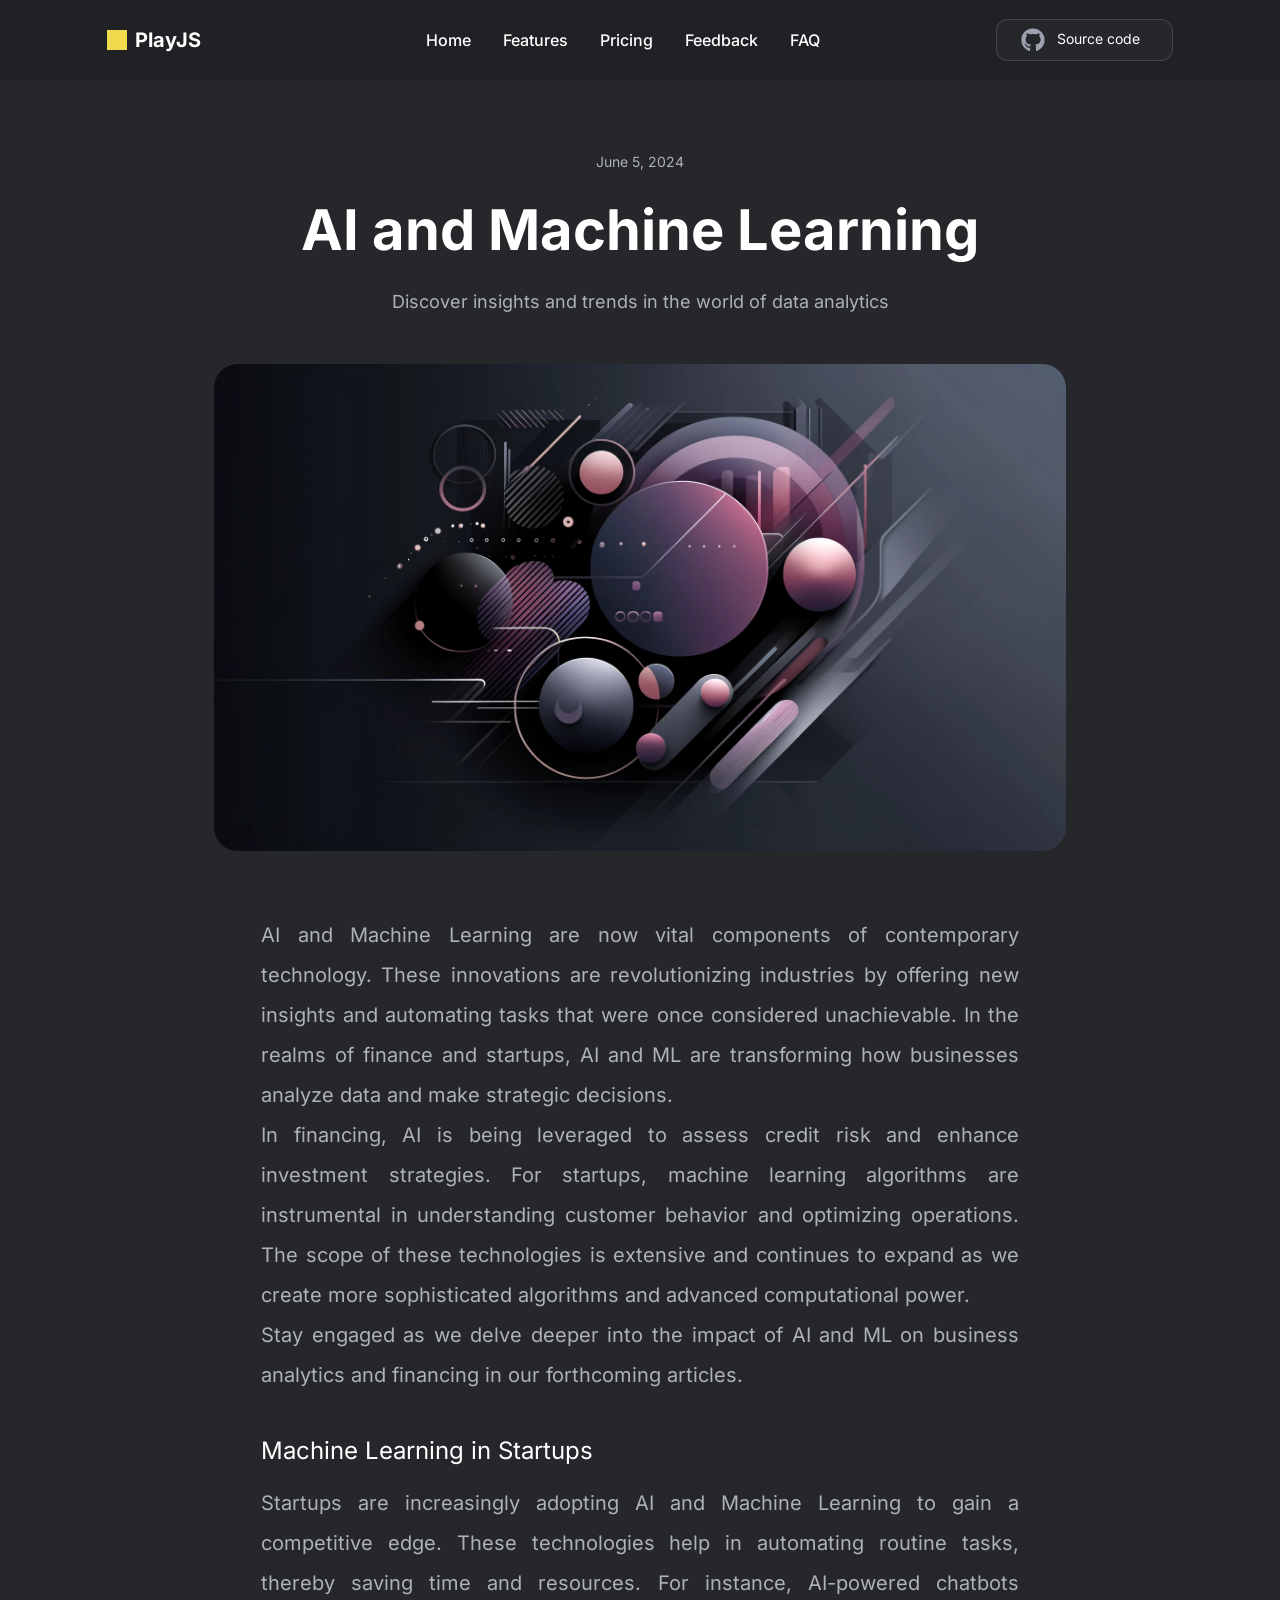
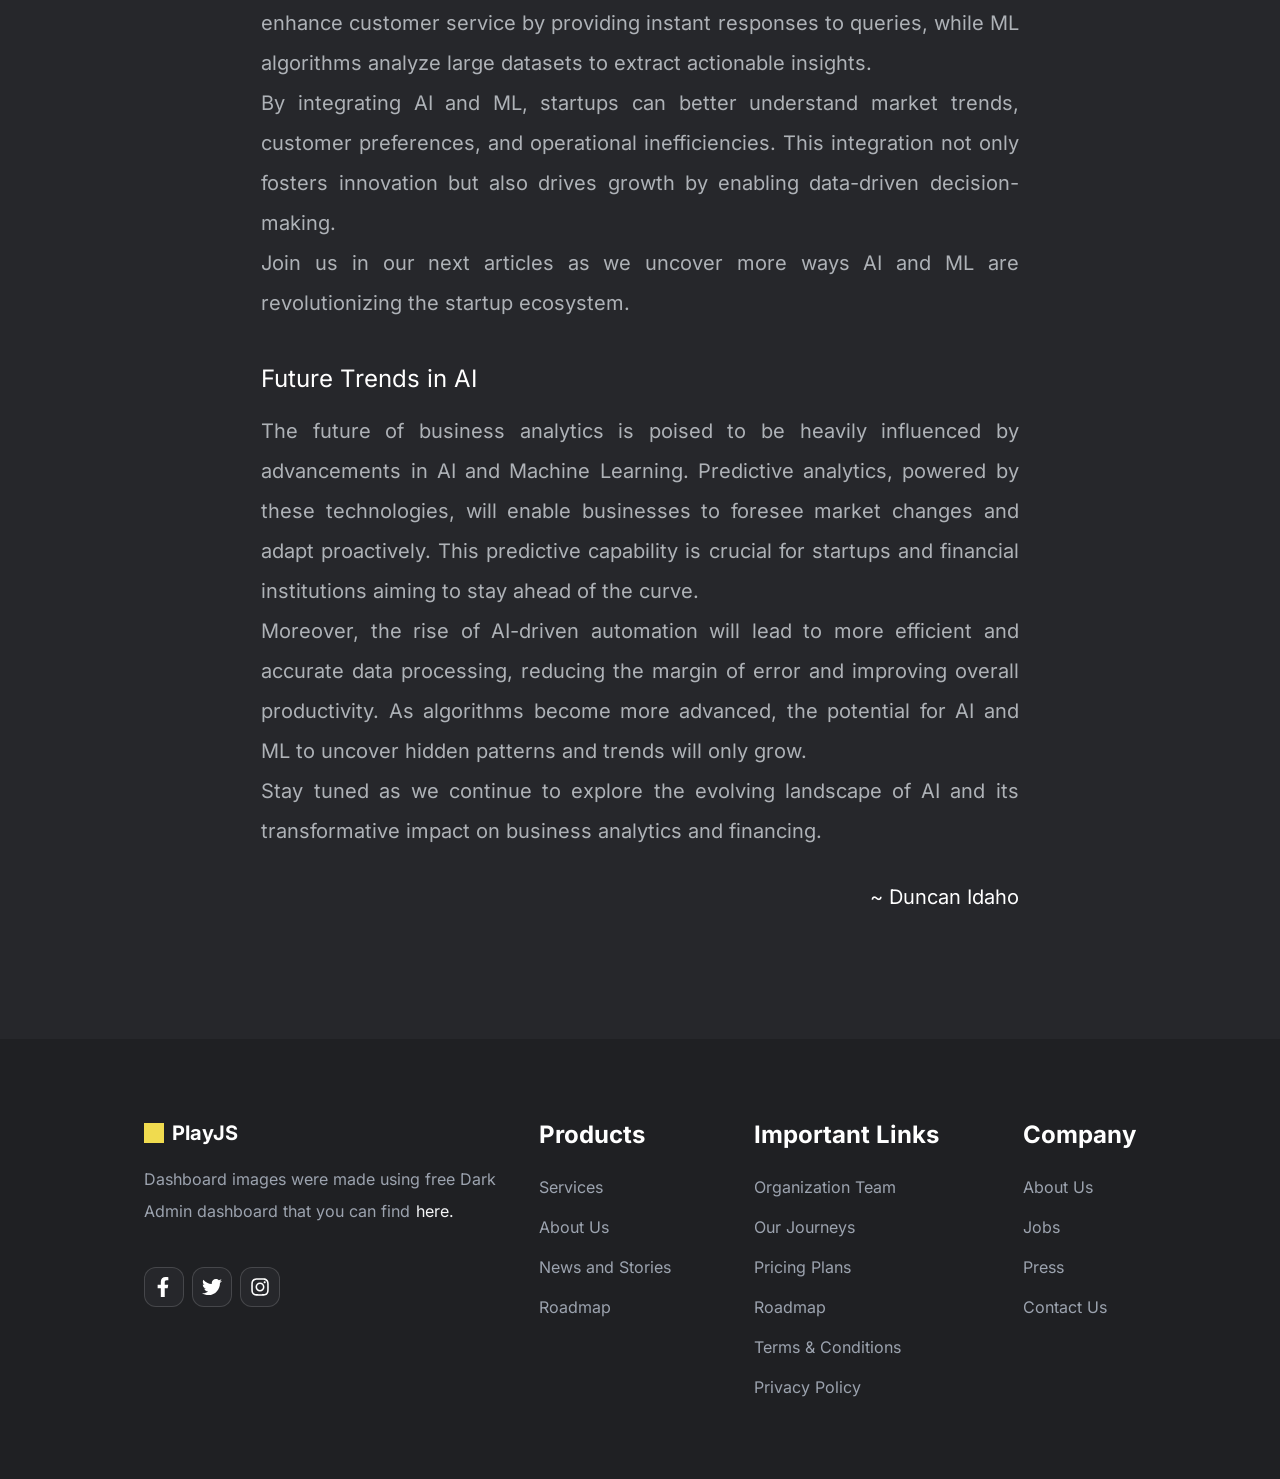
==== blog/article/index.html @ e6422953 "deploy: salteadorneo/playjs@4927e671637b20c341737476740c61ec6c62b2a4" ====
<!DOCTYPE html><html lang="en" class="bg-bgDark2"> <head><meta charset="UTF-8"><meta name="viewport" content="width=device-width"><link rel="icon" type="image/svg+xml" href="/favicon.svg"><meta name="generator" content="Astro v4.16.6"><meta name="description" content="Dark themed website template built on AstroJS, designed for fictional startup"><title>AI and Machine Learning</title><link rel="stylesheet" href="/_astro/index.BQd-1DBc.css"></head> <body class="bg-bgDark2"> <main aria-label="Main content">  <style>astro-island,astro-slot,astro-static-slot{display:contents}</style><script>(()=>{var e=async t=>{await(await t())()};(self.Astro||(self.Astro={})).load=e;window.dispatchEvent(new Event("astro:load"));})();;(()=>{var A=Object.defineProperty;var g=(i,o,a)=>o in i?A(i,o,{enumerable:!0,configurable:!0,writable:!0,value:a}):i[o]=a;var d=(i,o,a)=>g(i,typeof o!="symbol"?o+"":o,a);{let i={0:t=>m(t),1:t=>a(t),2:t=>new RegExp(t),3:t=>new Date(t),4:t=>new Map(a(t)),5:t=>new Set(a(t)),6:t=>BigInt(t),7:t=>new URL(t),8:t=>new Uint8Array(t),9:t=>new Uint16Array(t),10:t=>new Uint32Array(t),11:t=>1/0*t},o=t=>{let[l,e]=t;return l in i?i[l](e):void 0},a=t=>t.map(o),m=t=>typeof t!="object"||t===null?t:Object.fromEntries(Object.entries(t).map(([l,e])=>[l,o(e)]));class y extends HTMLElement{constructor(){super(...arguments);d(this,"Component");d(this,"hydrator");d(this,"hydrate",async()=>{var b;if(!this.hydrator||!this.isConnected)return;let e=(b=this.parentElement)==null?void 0:b.closest("astro-island[ssr]");if(e){e.addEventListener("astro:hydrate",this.hydrate,{once:!0});return}let c=this.querySelectorAll("astro-slot"),n={},h=this.querySelectorAll("template[data-astro-template]");for(let r of h){let s=r.closest(this.tagName);s!=null&&s.isSameNode(this)&&(n[r.getAttribute("data-astro-template")||"default"]=r.innerHTML,r.remove())}for(let r of c){let s=r.closest(this.tagName);s!=null&&s.isSameNode(this)&&(n[r.getAttribute("name")||"default"]=r.innerHTML)}let p;try{p=this.hasAttribute("props")?m(JSON.parse(this.getAttribute("props"))):{}}catch(r){let s=this.getAttribute("component-url")||"<unknown>",v=this.getAttribute("component-export");throw v&&(s+=` (export ${v})`),console.error(`[hydrate] Error parsing props for component ${s}`,this.getAttribute("props"),r),r}let u;await this.hydrator(this)(this.Component,p,n,{client:this.getAttribute("client")}),this.removeAttribute("ssr"),this.dispatchEvent(new CustomEvent("astro:hydrate"))});d(this,"unmount",()=>{this.isConnected||this.dispatchEvent(new CustomEvent("astro:unmount"))})}disconnectedCallback(){document.removeEventListener("astro:after-swap",this.unmount),document.addEventListener("astro:after-swap",this.unmount,{once:!0})}connectedCallback(){if(!this.hasAttribute("await-children")||document.readyState==="interactive"||document.readyState==="complete")this.childrenConnectedCallback();else{let e=()=>{document.removeEventListener("DOMContentLoaded",e),c.disconnect(),this.childrenConnectedCallback()},c=new MutationObserver(()=>{var n;((n=this.lastChild)==null?void 0:n.nodeType)===Node.COMMENT_NODE&&this.lastChild.nodeValue==="astro:end"&&(this.lastChild.remove(),e())});c.observe(this,{childList:!0}),document.addEventListener("DOMContentLoaded",e)}}async childrenConnectedCallback(){let e=this.getAttribute("before-hydration-url");e&&await import(e),this.start()}async start(){let e=JSON.parse(this.getAttribute("opts")),c=this.getAttribute("client");if(Astro[c]===void 0){window.addEventListener(`astro:${c}`,()=>this.start(),{once:!0});return}try{await Astro[c](async()=>{let n=this.getAttribute("renderer-url"),[h,{default:p}]=await Promise.all([import(this.getAttribute("component-url")),n?import(n):()=>()=>{}]),u=this.getAttribute("component-export")||"default";if(!u.includes("."))this.Component=h[u];else{this.Component=h;for(let f of u.split("."))this.Component=this.Component[f]}return this.hydrator=p,this.hydrate},e,this)}catch(n){console.error(`[astro-island] Error hydrating ${this.getAttribute("component-url")}`,n)}}attributeChangedCallback(){this.hydrate()}}d(y,"observedAttributes",["props"]),customElements.get("astro-island")||customElements.define("astro-island",y)}})();</script><astro-island uid="NXk1R" prefix="r0" component-url="/_astro/Navbar.DLhM-nPY.js" component-export="Navbar" renderer-url="/_astro/client.BIGLHmRd.js" props="{}" ssr="" client="load" opts="{&quot;name&quot;:&quot;Navbar&quot;,&quot;value&quot;:true}" await-children=""><nav class="w-full h-20 flex flex-col justify-center items-center fixed bg-bgDark1 lg:bg-bgDarkTransparent z-40 lg:backdrop-blur-xl" aria-label="Main navigation"><div class="2xl:w-[1280px] xl:w-10/12 w-11/12 flex justify-between items-center relative"><div style="opacity:0;will-change:opacity"><a href="/#home" aria-label="Home"><div class="flex justify-start items-center grow basis-0"><div class="text-white mr-2 text-6xl"><div class="size-5 bg-[#f0db4f]"></div></div><div class="text-white font-[&#x27;Inter&#x27;] font-bold text-xl">PlayJS</div></div></a></div><div style="opacity:0;will-change:opacity"><div class="hidden lg:flex h-full pl-12 pb-2"><a class="text-white lg:text-base text-2xl  leading-6 mr-4 ml-4   2xl:mr-6 2xl:ml-6 cursor-pointer font-normal lg:font-medium hover:scale-110 transition h-full pt-2" href="/#home" aria-label="Home">Home</a><a class="text-white lg:text-base text-2xl  leading-6 mr-4 ml-4   2xl:mr-6 2xl:ml-6 cursor-pointer font-normal lg:font-medium hover:scale-110 transition h-full pt-2" href="/#features" aria-label="Features">Features</a><a class="text-white lg:text-base text-2xl  leading-6 mr-4 ml-4   2xl:mr-6 2xl:ml-6 cursor-pointer font-normal lg:font-medium hover:scale-110 transition h-full pt-2" href="/#pricing" aria-label="Pricing">Pricing</a><a class="text-white lg:text-base text-2xl  leading-6 mr-4 ml-4   2xl:mr-6 2xl:ml-6 cursor-pointer font-normal lg:font-medium hover:scale-110 transition h-full pt-2" href="/#feedback" aria-label="Feedback">Feedback</a><a class="text-white lg:text-base text-2xl  leading-6 mr-4 ml-4   2xl:mr-6 2xl:ml-6 cursor-pointer font-normal lg:font-medium hover:scale-110 transition h-full pt-2" href="/#FAQ" aria-label="FAQ">FAQ</a></div></div><div style="opacity:0;will-change:opacity"><div class="grow basis-0 justify-end hidden lg:flex"><a class="text-white main-border-gray rounded-xl
           bg-bgDark2 hover:bg-bgDark3  border-gray-700 pl-6 pr-8 pt-2 pb-2 text-sm flex" href="https://github.com/matt765/Tidestream" target="_blank" aria-label="source code"><svg xmlns="http://www.w3.org/2000/svg" viewBox="0 0 496 512" class="w-6 h-6 mr-3 fill-gray-400"><path d="M165.9 397.4c0 2-2.3 3.6-5.2 3.6-3.3.3-5.6-1.3-5.6-3.6 0-2 2.3-3.6 5.2-3.6 3-.3 5.6 1.3 5.6 3.6zm-31.1-4.5c-.7 2 1.3 4.3 4.3 4.9 2.6 1 5.6 0 6.2-2s-1.3-4.3-4.3-5.2c-2.6-.7-5.5.3-6.2 2.3zm44.2-1.7c-2.9.7-4.9 2.6-4.6 4.9.3 2 2.9 3.3 5.9 2.6 2.9-.7 4.9-2.6 4.6-4.6-.3-1.9-3-3.2-5.9-2.9zM244.8 8C106.1 8 0 113.3 0 252c0 110.9 69.8 205.8 169.5 239.2 12.8 2.3 17.3-5.6 17.3-12.1 0-6.2-.3-40.4-.3-61.4 0 0-70 15-84.7-29.8 0 0-11.4-29.1-27.8-36.6 0 0-22.9-15.7 1.6-15.4 0 0 24.9 2 38.6 25.8 21.9 38.6 58.6 27.5 72.9 20.9 2.3-16 8.8-27.1 16-33.7-55.9-6.2-112.3-14.3-112.3-110.5 0-27.5 7.6-41.3 23.6-58.9-2.6-6.5-11.1-33.3 2.6-67.9 20.9-6.5 69 27 69 27 20-5.6 41.5-8.5 62.8-8.5s42.8 2.9 62.8 8.5c0 0 48.1-33.6 69-27 13.7 34.7 5.2 61.4 2.6 67.9 16 17.7 25.8 31.5 25.8 58.9 0 96.5-58.9 104.2-114.8 110.5 9.2 7.9 17 22.9 17 46.4 0 33.7-.3 75.4-.3 83.6 0 6.5 4.6 14.4 17.3 12.1C428.2 457.8 496 362.9 496 252 496 113.3 383.5 8 244.8 8zM97.2 352.9c-1.3 1-1 3.3.7 5.2 1.6 1.6 3.9 2.3 5.2 1 1.3-1 1-3.3-.7-5.2-1.6-1.6-3.9-2.3-5.2-1zm-10.8-8.1c-.7 1.3.3 2.9 2.3 3.9 1.6 1 3.6.7 4.3-.7.7-1.3-.3-2.9-2.3-3.9-2-.6-3.6-.3-4.3.7zm32.4 35.6c-1.6 1.3-1 4.3 1.3 6.2 2.3 2.3 5.2 2.6 6.5 1 1.3-1.3.7-4.3-1.3-6.2-2.2-2.3-5.2-2.6-6.5-1zm-11.4-14.7c-1.6 1-1.6 3.6 0 5.9 1.6 2.3 4.3 3.3 5.6 2.3 1.6-1.3 1.6-3.9 0-6.2-1.4-2.3-4-3.3-5.6-2z"></path></svg><span class="pt-px">Source code</span></a></div></div><div class="lg:hidden flex flex-col  px-2 py-3 border-solid border border-gray-600 rounded-md cursor-pointer hover:bg-bgDark2"><div class="w-5 h-0.5 bg-gray-500  mb-1"></div><div class="w-5 h-0.5 bg-gray-500  mb-1"></div><div class="w-5 h-0.5 bg-gray-500 "></div></div></div></nav><!--astro:end--></astro-island> <div class="flex justify-center bg-bgDark2 relative pt-2"><div class="px-2 sm:px-4"><article class=" p-8 text-center rounded-3xl w-full lg:w-[1200px] 2xl:w-[1400px] mb-24 mt-16 sm:mt-24"><header class="mb-12"><div class="text-sm text-secondaryText my-4">June 5, 2024</div><h1 class="text-[2rem] xs:text-[2.8rem] lg:text-[3.5rem] font-bold text-primaryText mb-4">AI and Machine Learning</h1><p class="text-lg text-secondaryText mb-4">Discover insights and trends in the world of data analytics</p></header><img src="/_astro/blog1.UgsBnp9Y.jpg" alt="AI and Machine Learning" class="rounded-3xl mb-8 w-10/12 md:w-3/4 mx-auto mt-8" aria-label="AI and Machine Learning"/><section class="text-secondaryText !leading-8 sm:!leading-10 sm:text-xl text-left sm:text-justify mx-auto w-full md:w-10/12 lg:w-2/3 mt-16" aria-labelledby="content-title">
    <p>AI and Machine Learning are now vital components of contemporary technology. These innovations are revolutionizing industries by offering new insights and automating tasks that were once considered unachievable. In the realms of finance and startups, AI and ML are transforming how businesses analyze data and make strategic decisions.</p>
    <p>In financing, AI is being leveraged to assess credit risk and enhance investment strategies. For startups, machine learning algorithms are instrumental in understanding customer behavior and optimizing operations. The scope of these technologies is extensive and continues to expand as we create more sophisticated algorithms and advanced computational power.</p>
    <p>Stay engaged as we delve deeper into the impact of AI and ML on business analytics and financing in our forthcoming articles.</p><br/>
    <div class="text-white text-2xl mb-4">Machine Learning in Startups</div>
    <p>Startups are increasingly adopting AI and Machine Learning to gain a competitive edge. These technologies help in automating routine tasks, thereby saving time and resources. For instance, AI-powered chatbots enhance customer service by providing instant responses to queries, while ML algorithms analyze large datasets to extract actionable insights.</p>
    <p>By integrating AI and ML, startups can better understand market trends, customer preferences, and operational inefficiencies. This integration not only fosters innovation but also drives growth by enabling data-driven decision-making.</p>
    <p>Join us in our next articles as we uncover more ways AI and ML are revolutionizing the startup ecosystem.</p><br/>
    <div class="text-white text-2xl mb-4">Future Trends in AI</div>
    <p>The future of business analytics is poised to be heavily influenced by advancements in AI and Machine Learning. Predictive analytics, powered by these technologies, will enable businesses to foresee market changes and adapt proactively. This predictive capability is crucial for startups and financial institutions aiming to stay ahead of the curve.</p>
    <p>Moreover, the rise of AI-driven automation will lead to more efficient and accurate data processing, reducing the margin of error and improving overall productivity. As algorithms become more advanced, the potential for AI and ML to uncover hidden patterns and trends will only grow.</p>
    <p>Stay tuned as we continue to explore the evolving landscape of AI and its transformative impact on business analytics and financing.</p>
  </section><div class="w-4/5 lg:w-2/3 text-right mx-auto mt-8 text-primaryText text-xl">~ Duncan Idaho</div></article></div></div> <footer aria-label="Site footer"><div class="pt-10  lg:pt-20 lg:pb-16 bg-bgDark1 radius-for-skewed "><div class="container mx-auto px-4 w-4/5 md:w-11/12 lg:w-10/12 xl:w-4/5 2xl:w-2/3"><div class="flex flex-wrap"><div class="w-full lg:w-1/3 mb-16 lg:mb-0"><div class="flex justify-center lg:justify-start items-center grow basis-0"><div class="text-white mr-2 text-6xl"><div class="size-5 bg-[#f0db4f]"></div></div><div class="text-white font-[&#x27;Inter&#x27;] font-bold text-xl">PlayJS</div></div><p class="mb-10 mt-4 sm:w-[22rem] lg:w-[20rem] xl:w-[24rem] text-gray-400 leading-loose text-center lg:text-left mx-auto lg:mx-0">Dashboard images were made using free Dark Admin dashboard that you can find<a href="https://bootstrapious.com/p/bootstrap-4-dark-admin" target="_blank" class="text-gray-100 ml-1.5 " aria-label="Dark Admin Dashboard">here.</a></p><div class="w-36 mx-auto lg:mx-0"><a class="inline-block w-10  h-10 mr-2 p-2 pt-[0.55rem] outlined-button" href="#" aria-label="Facebook"><svg xmlns="http://www.w3.org/2000/svg" viewBox="0 0 320 512" fill="white" class="h-5 w-5"><path d="M279.14 288l14.22-92.66h-88.91v-60.13c0-25.35 12.42-50.06 52.24-50.06h40.42V6.26S260.43 0 225.36 0c-73.22 0-121.08 44.38-121.08 124.72v70.62H22.89V288h81.39v224h100.17V288z"></path></svg></a><a class="inline-block w-10  h-10 mr-2 p-2 pt-[0.55rem] pl-[0.55rem] outlined-button" href="#" aria-label="Twitter"><svg xmlns="http://www.w3.org/2000/svg" viewBox="0 0 512 512" fill="white" class="h-5 w-5"><path d="M459.37 151.716c.325 4.548.325 9.097.325 13.645 0 138.72-105.583 298.558-298.558 298.558-59.452 0-114.68-17.219-161.137-47.106 8.447.974 16.568 1.299 25.34 1.299 49.055 0 94.213-16.568 130.274-44.832-46.132-.975-84.792-31.188-98.112-72.772 6.498.974 12.995 1.624 19.818 1.624 9.421 0 18.843-1.3 27.614-3.573-48.081-9.747-84.143-51.98-84.143-102.985v-1.299c13.969 7.797 30.214 12.67 47.431 13.319-28.264-18.843-46.781-51.005-46.781-87.391 0-19.492 5.197-37.36 14.294-52.954 51.655 63.675 129.3 105.258 216.365 109.807-1.624-7.797-2.599-15.918-2.599-24.04 0-57.828 46.782-104.934 104.934-104.934 30.213 0 57.502 12.67 76.67 33.137 23.715-4.548 46.456-13.32 66.599-25.34-7.798 24.366-24.366 44.833-46.132 57.827 21.117-2.273 41.584-8.122 60.426-16.243-14.292 20.791-32.161 39.308-52.628 54.253z"></path></svg></a><a class="inline-block w-10  h-10 mr-2 p-2 pt-[0.55rem] pl-[0.55rem] outlined-button" href="#" aria-label="Instagram"><svg xmlns="http://www.w3.org/2000/svg" viewBox="0 0 448 512" fill="white" class="h-5 w-5"><path d="M224.1 141c-63.6 0-114.9 51.3-114.9 114.9s51.3 114.9 114.9 114.9S339 319.5 339 255.9 287.7 141 224.1 141zm0 189.6c-41.1 0-74.7-33.5-74.7-74.7s33.5-74.7 74.7-74.7 74.7 33.5 74.7 74.7-33.6 74.7-74.7 74.7zm146.4-194.3c0 14.9-12 26.8-26.8 26.8-14.9 0-26.8-12-26.8-26.8s12-26.8 26.8-26.8 26.8 12 26.8 26.8zm76.1 27.2c-1.7-35.9-9.9-67.7-36.2-93.9-26.2-26.2-58-34.4-93.9-36.2-37-2.1-147.9-2.1-184.9 0-35.8 1.7-67.6 9.9-93.9 36.1s-34.4 58-36.2 93.9c-2.1 37-2.1 147.9 0 184.9 1.7 35.9 9.9 67.7 36.2 93.9s58 34.4 93.9 36.2c37 2.1 147.9 2.1 184.9 0 35.9-1.7 67.7-9.9 93.9-36.2 26.2-26.2 34.4-58 36.2-93.9 2.1-37 2.1-147.8 0-184.8zM398.8 388c-7.8 19.6-22.9 34.7-42.6 42.6-29.5 11.7-99.5 9-132.1 9s-102.7 2.6-132.1-9c-19.6-7.8-34.7-22.9-42.6-42.6-11.7-29.5-9-99.5-9-132.1s-2.6-102.7 9-132.1c7.8-19.6 22.9-34.7 42.6-42.6 29.5-11.7 99.5-9 132.1-9s102.7-2.6 132.1 9c19.6 7.8 34.7 22.9 42.6 42.6 11.7 29.5 9 99.5 9 132.1s2.7 102.7-9 132.1z"></path></svg></a></div></div><div class="w-full lg:w-2/3  lg:pl-16 hidden lg:flex flex-wrap justify-between"><div class="w-full md:w-1/3 lg:w-auto mb-16 md:mb-0"><h3 class="mb-6 text-2xl font-bold text-primaryText">Products</h3><ul><li class="mb-4"><a class="text-gray-400 hover:text-gray-300" href="#" aria-label="Services">Services</a></li><li class="mb-4"><a class="text-gray-400 hover:text-gray-300" href="#" aria-label="About Us">About Us</a></li><li class="mb-4"><a class="text-gray-400 hover:text-gray-300" href="#" aria-label="News and Stories">News and Stories</a></li><li class="mb-4"><a class="text-gray-400 hover:text-gray-300" href="#" aria-label="Roadmap">Roadmap</a></li></ul></div><div class="w-full md:w-1/3 lg:w-auto mb-16 md:mb-0"><h3 class="mb-6 text-2xl font-bold text-primaryText">Important Links</h3><ul><li class="mb-4"><a class="text-gray-400 hover:text-gray-300" href="#" aria-label="Organization Team">Organization Team</a></li><li class="mb-4"><a class="text-gray-400 hover:text-gray-300" href="#" aria-label="Our Journeys">Our Journeys</a></li><li class="mb-4"><a class="text-gray-400 hover:text-gray-300" href="#" aria-label="Pricing Plans">Pricing Plans</a></li><li class="mb-4"><a class="text-gray-400 hover:text-gray-300" href="#" aria-label="Roadmap">Roadmap</a></li><li class="mb-4"><a class="text-gray-400 hover:text-gray-300" href="#" aria-label="Terms &amp; Conditions">Terms &amp; Conditions</a></li><li class="mb-4"><a class="text-gray-400 hover:text-gray-300" href="#" aria-label="Privacy Policy">Privacy Policy</a></li></ul></div><div class="w-full md:w-1/3 lg:w-auto"><h3 class="mb-6 text-2xl font-bold text-primaryText">Company</h3><ul><li class="mb-4"><a class="text-gray-400 hover:text-gray-300" href="#" aria-label="About Us">About Us</a></li><li class="mb-4"><a class="text-gray-400 hover:text-gray-300" href="#" aria-label="Jobs">Jobs</a></li><li class="mb-4"><a class="text-gray-400 hover:text-gray-300" href="#" aria-label="Press">Press</a></li><li class="mb-4"><a class="text-gray-400 hover:text-gray-300" href="#" aria-label="Contact Us">Contact Us</a></li></ul></div></div></div></div></div></footer> <astro-island uid="Z2iKSsK" prefix="r3" component-url="/_astro/ScrollUpButton.BD0-oT8M.js" component-export="ScrollUpButton" renderer-url="/_astro/client.BIGLHmRd.js" props="{}" ssr="" client="load" opts="{&quot;name&quot;:&quot;ScrollUpButton&quot;,&quot;value&quot;:true}"></astro-island>  </main>  </body> </html>
---- _astro/index.BQd-1DBc.css ----
*,:before,:after{--tw-border-spacing-x: 0;--tw-border-spacing-y: 0;--tw-translate-x: 0;--tw-translate-y: 0;--tw-rotate: 0;--tw-skew-x: 0;--tw-skew-y: 0;--tw-scale-x: 1;--tw-scale-y: 1;--tw-pan-x: ;--tw-pan-y: ;--tw-pinch-zoom: ;--tw-scroll-snap-strictness: proximity;--tw-gradient-from-position: ;--tw-gradient-via-position: ;--tw-gradient-to-position: ;--tw-ordinal: ;--tw-slashed-zero: ;--tw-numeric-figure: ;--tw-numeric-spacing: ;--tw-numeric-fraction: ;--tw-ring-inset: ;--tw-ring-offset-width: 0px;--tw-ring-offset-color: #fff;--tw-ring-color: rgb(59 130 246 / .5);--tw-ring-offset-shadow: 0 0 #0000;--tw-ring-shadow: 0 0 #0000;--tw-shadow: 0 0 #0000;--tw-shadow-colored: 0 0 #0000;--tw-blur: ;--tw-brightness: ;--tw-contrast: ;--tw-grayscale: ;--tw-hue-rotate: ;--tw-invert: ;--tw-saturate: ;--tw-sepia: ;--tw-drop-shadow: ;--tw-backdrop-blur: ;--tw-backdrop-brightness: ;--tw-backdrop-contrast: ;--tw-backdrop-grayscale: ;--tw-backdrop-hue-rotate: ;--tw-backdrop-invert: ;--tw-backdrop-opacity: ;--tw-backdrop-saturate: ;--tw-backdrop-sepia: ;--tw-contain-size: ;--tw-contain-layout: ;--tw-contain-paint: ;--tw-contain-style: }::backdrop{--tw-border-spacing-x: 0;--tw-border-spacing-y: 0;--tw-translate-x: 0;--tw-translate-y: 0;--tw-rotate: 0;--tw-skew-x: 0;--tw-skew-y: 0;--tw-scale-x: 1;--tw-scale-y: 1;--tw-pan-x: ;--tw-pan-y: ;--tw-pinch-zoom: ;--tw-scroll-snap-strictness: proximity;--tw-gradient-from-position: ;--tw-gradient-via-position: ;--tw-gradient-to-position: ;--tw-ordinal: ;--tw-slashed-zero: ;--tw-numeric-figure: ;--tw-numeric-spacing: ;--tw-numeric-fraction: ;--tw-ring-inset: ;--tw-ring-offset-width: 0px;--tw-ring-offset-color: #fff;--tw-ring-color: rgb(59 130 246 / .5);--tw-ring-offset-shadow: 0 0 #0000;--tw-ring-shadow: 0 0 #0000;--tw-shadow: 0 0 #0000;--tw-shadow-colored: 0 0 #0000;--tw-blur: ;--tw-brightness: ;--tw-contrast: ;--tw-grayscale: ;--tw-hue-rotate: ;--tw-invert: ;--tw-saturate: ;--tw-sepia: ;--tw-drop-shadow: ;--tw-backdrop-blur: ;--tw-backdrop-brightness: ;--tw-backdrop-contrast: ;--tw-backdrop-grayscale: ;--tw-backdrop-hue-rotate: ;--tw-backdrop-invert: ;--tw-backdrop-opacity: ;--tw-backdrop-saturate: ;--tw-backdrop-sepia: ;--tw-contain-size: ;--tw-contain-layout: ;--tw-contain-paint: ;--tw-contain-style: }*,:before,:after{box-sizing:border-box;border-width:0;border-style:solid;border-color:#e5e7eb}:before,:after{--tw-content: ""}html,:host{line-height:1.5;-webkit-text-size-adjust:100%;-moz-tab-size:4;-o-tab-size:4;tab-size:4;font-family:ui-sans-serif,system-ui,sans-serif,"Apple Color Emoji","Segoe UI Emoji",Segoe UI Symbol,"Noto Color Emoji";font-feature-settings:normal;font-variation-settings:normal;-webkit-tap-highlight-color:transparent}body{margin:0;line-height:inherit}hr{height:0;color:inherit;border-top-width:1px}abbr:where([title]){-webkit-text-decoration:underline dotted;text-decoration:underline dotted}h1,h2,h3,h4,h5,h6{font-size:inherit;font-weight:inherit}a{color:inherit;text-decoration:inherit}b,strong{font-weight:bolder}code,kbd,samp,pre{font-family:ui-monospace,SFMono-Regular,Menlo,Monaco,Consolas,Liberation Mono,Courier New,monospace;font-feature-settings:normal;font-variation-settings:normal;font-size:1em}small{font-size:80%}sub,sup{font-size:75%;line-height:0;position:relative;vertical-align:baseline}sub{bottom:-.25em}sup{top:-.5em}table{text-indent:0;border-color:inherit;border-collapse:collapse}button,input,optgroup,select,textarea{font-family:inherit;font-feature-settings:inherit;font-variation-settings:inherit;font-size:100%;font-weight:inherit;line-height:inherit;letter-spacing:inherit;color:inherit;margin:0;padding:0}button,select{text-transform:none}button,input:where([type=button]),input:where([type=reset]),input:where([type=submit]){-webkit-appearance:button;background-color:transparent;background-image:none}:-moz-focusring{outline:auto}:-moz-ui-invalid{box-shadow:none}progress{vertical-align:baseline}::-webkit-inner-spin-button,::-webkit-outer-spin-button{height:auto}[type=search]{-webkit-appearance:textfield;outline-offset:-2px}::-webkit-search-decoration{-webkit-appearance:none}::-webkit-file-upload-button{-webkit-appearance:button;font:inherit}summary{display:list-item}blockquote,dl,dd,h1,h2,h3,h4,h5,h6,hr,figure,p,pre{margin:0}fieldset{margin:0;padding:0}legend{padding:0}ol,ul,menu{list-style:none;margin:0;padding:0}dialog{padding:0}textarea{resize:vertical}input::-moz-placeholder,textarea::-moz-placeholder{opacity:1;color:#9ca3af}input::placeholder,textarea::placeholder{opacity:1;color:#9ca3af}button,[role=button]{cursor:pointer}:disabled{cursor:default}img,svg,video,canvas,audio,iframe,embed,object{display:block;vertical-align:middle}img,video{max-width:100%;height:auto}[hidden]:where(:not([hidden=until-found])){display:none}.container{width:100%}@media (min-width: 530px){.container{max-width:530px}}@media (min-width: 640px){.container{max-width:640px}}@media (min-width: 768px){.container{max-width:768px}}@media (min-width: 1024px){.container{max-width:1024px}}@media (min-width: 1280px){.container{max-width:1280px}}@media (min-width: 1536px){.container{max-width:1536px}}.fixed{position:fixed}.absolute{position:absolute}.relative{position:relative}.-top-10{top:-2.5rem}.-top-16{top:-4rem}.bottom-6{bottom:1.5rem}.left-0{left:0}.right-4{right:1rem}.right-6{right:1.5rem}.top-0{top:0}.top-4{top:1rem}.top-6{top:1.5rem}.z-10{z-index:10}.z-40{z-index:40}.z-50{z-index:50}.order-last{order:9999}.-m-1{margin:-.25rem}.-m-2{margin:-.5rem}.-m-4{margin:-1rem}.-mx-4{margin-left:-1rem;margin-right:-1rem}.mx-auto{margin-left:auto;margin-right:auto}.my-4{margin-top:1rem;margin-bottom:1rem}.-mt-8{margin-top:-2rem}.mb-1{margin-bottom:.25rem}.mb-10{margin-bottom:2.5rem}.mb-11{margin-bottom:2.75rem}.mb-12{margin-bottom:3rem}.mb-14{margin-bottom:3.5rem}.mb-16{margin-bottom:4rem}.mb-2{margin-bottom:.5rem}.mb-20{margin-bottom:5rem}.mb-24{margin-bottom:6rem}.mb-4{margin-bottom:1rem}.mb-6{margin-bottom:1.5rem}.mb-7{margin-bottom:1.75rem}.mb-8{margin-bottom:2rem}.mb-\[28vw\]{margin-bottom:28vw}.ml-1\.5{margin-left:.375rem}.ml-3{margin-left:.75rem}.ml-4{margin-left:1rem}.mr-0{margin-right:0}.mr-10{margin-right:2.5rem}.mr-2{margin-right:.5rem}.mr-3{margin-right:.75rem}.mr-4{margin-right:1rem}.mr-9{margin-right:2.25rem}.mt-10{margin-top:2.5rem}.mt-12{margin-top:3rem}.mt-14{margin-top:3.5rem}.mt-16{margin-top:4rem}.mt-2{margin-top:.5rem}.mt-20{margin-top:5rem}.mt-4{margin-top:1rem}.mt-6{margin-top:1.5rem}.mt-8{margin-top:2rem}.inline-block{display:inline-block}.inline{display:inline}.flex{display:flex}.hidden{display:none}.size-5{width:1.25rem;height:1.25rem}.h-0\.5{height:.125rem}.h-1\/2{height:50%}.h-10{height:2.5rem}.h-12{height:3rem}.h-20{height:5rem}.h-5{height:1.25rem}.h-6{height:1.5rem}.h-8{height:2rem}.h-\[9rem\]{height:9rem}.h-auto{height:auto}.h-full{height:100%}.h-screen{height:100vh}.max-h-0{max-height:0px}.max-h-96{max-height:24rem}.max-h-\[47\%\]{max-height:47%}.w-1\/2{width:50%}.w-10{width:2.5rem}.w-10\/12{width:83.333333%}.w-11\/12{width:91.666667%}.w-12{width:3rem}.w-2\/3{width:66.666667%}.w-3\/4{width:75%}.w-36{width:9rem}.w-4\/5{width:80%}.w-44{width:11rem}.w-5{width:1.25rem}.w-6{width:1.5rem}.w-64{width:16rem}.w-\[210px\]{width:210px}.w-\[350px\]{width:350px}.w-\[5\.5rem\]{width:5.5rem}.w-\[9rem\]{width:9rem}.w-full{width:100%}.w-screen{width:100vw}.max-w-2xl{max-width:42rem}.grow{flex-grow:1}.basis-0{flex-basis:0px}.rotate-\[180deg\]{--tw-rotate: 180deg;transform:translate(var(--tw-translate-x),var(--tw-translate-y)) rotate(var(--tw-rotate)) skew(var(--tw-skew-x)) skewY(var(--tw-skew-y)) scaleX(var(--tw-scale-x)) scaleY(var(--tw-scale-y))}.rotate-\[270deg\]{--tw-rotate: 270deg;transform:translate(var(--tw-translate-x),var(--tw-translate-y)) rotate(var(--tw-rotate)) skew(var(--tw-skew-x)) skewY(var(--tw-skew-y)) scaleX(var(--tw-scale-x)) scaleY(var(--tw-scale-y))}.cursor-pointer{cursor:pointer}.appearance-none{-webkit-appearance:none;-moz-appearance:none;appearance:none}.flex-col{flex-direction:column}.flex-wrap{flex-wrap:wrap}.items-start{align-items:flex-start}.items-end{align-items:flex-end}.items-center{align-items:center}.justify-start{justify-content:flex-start}.justify-end{justify-content:flex-end}.justify-center{justify-content:center}.justify-between{justify-content:space-between}.gap-10{gap:2.5rem}.gap-2{gap:.5rem}.gap-4{gap:1rem}.gap-8{gap:2rem}.overflow-hidden{overflow:hidden}.rounded{border-radius:.25rem}.rounded-3xl{border-radius:1.5rem}.rounded-full{border-radius:9999px}.rounded-lg{border-radius:.5rem}.rounded-md{border-radius:.375rem}.rounded-xl{border-radius:.75rem}.rounded-t-xl{border-top-left-radius:.75rem;border-top-right-radius:.75rem}.border{border-width:1px}.border-y{border-top-width:1px;border-bottom-width:1px}.border-solid{border-style:solid}.border-bgDark3{--tw-border-opacity: 1;border-color:rgb(48 49 54 / var(--tw-border-opacity))}.border-gray-300{--tw-border-opacity: 1;border-color:rgb(209 213 219 / var(--tw-border-opacity))}.border-gray-600{--tw-border-opacity: 1;border-color:rgb(75 85 99 / var(--tw-border-opacity))}.border-gray-700{--tw-border-opacity: 1;border-color:rgb(55 65 81 / var(--tw-border-opacity))}.border-primaryColor{--tw-border-opacity: 1;border-color:rgb(99 102 241 / var(--tw-border-opacity))}.bg-\[\#f0db4f\]{--tw-bg-opacity: 1;background-color:rgb(240 219 79 / var(--tw-bg-opacity))}.bg-bgDark1{--tw-bg-opacity: 1;background-color:rgb(31 32 35 / var(--tw-bg-opacity))}.bg-bgDark2{--tw-bg-opacity: 1;background-color:rgb(38 39 43 / var(--tw-bg-opacity))}.bg-bgDark3{--tw-bg-opacity: 1;background-color:rgb(48 49 54 / var(--tw-bg-opacity))}.bg-bgDarkTransparentDarker{background-color:#00000080}.bg-bgDarkTransparentLighter{background-color:#303136b3}.bg-gray-300{--tw-bg-opacity: 1;background-color:rgb(209 213 219 / var(--tw-bg-opacity))}.bg-gray-500{--tw-bg-opacity: 1;background-color:rgb(107 114 128 / var(--tw-bg-opacity))}.bg-primaryColor{--tw-bg-opacity: 1;background-color:rgb(99 102 241 / var(--tw-bg-opacity))}.bg-transparent{background-color:transparent}.fill-\[rgb\(174\,178\,183\)\]{fill:#aeb2b7}.fill-bgDark1{fill:#1f2023}.fill-bgDark2{fill:#26272b}.fill-gray-400{fill:#9ca3af}.fill-quoteIconColor{fill:#b2b8cd}.fill-secondaryColor{fill:#a1a3f7}.p-1{padding:.25rem}.p-10{padding:2.5rem}.p-2{padding:.5rem}.p-6{padding:1.5rem}.p-8{padding:2rem}.px-12{padding-left:3rem;padding-right:3rem}.px-2{padding-left:.5rem;padding-right:.5rem}.px-3{padding-left:.75rem;padding-right:.75rem}.px-4{padding-left:1rem;padding-right:1rem}.px-6{padding-left:1.5rem;padding-right:1.5rem}.px-8{padding-left:2rem;padding-right:2rem}.py-12{padding-top:3rem;padding-bottom:3rem}.py-2{padding-top:.5rem;padding-bottom:.5rem}.py-3{padding-top:.75rem;padding-bottom:.75rem}.py-4{padding-top:1rem;padding-bottom:1rem}.py-6{padding-top:1.5rem;padding-bottom:1.5rem}.py-8{padding-top:2rem;padding-bottom:2rem}.pb-0{padding-bottom:0}.pb-10{padding-bottom:2.5rem}.pb-16{padding-bottom:4rem}.pb-2{padding-bottom:.5rem}.pb-20{padding-bottom:5rem}.pb-24{padding-bottom:6rem}.pb-8{padding-bottom:2rem}.pl-1{padding-left:.25rem}.pl-12{padding-left:3rem}.pl-3{padding-left:.75rem}.pl-6{padding-left:1.5rem}.pl-\[0\.55rem\]{padding-left:.55rem}.pr-2{padding-right:.5rem}.pr-36{padding-right:9rem}.pr-6{padding-right:1.5rem}.pr-8{padding-right:2rem}.pt-10{padding-top:2.5rem}.pt-12{padding-top:3rem}.pt-16{padding-top:4rem}.pt-2{padding-top:.5rem}.pt-24{padding-top:6rem}.pt-3{padding-top:.75rem}.pt-4{padding-top:1rem}.pt-\[0\.55rem\]{padding-top:.55rem}.pt-px{padding-top:1px}.text-left{text-align:left}.text-center{text-align:center}.text-right{text-align:right}.font-\[\'Inter\'\]{font-family:Inter}.text-2xl{font-size:1.5rem;line-height:2rem}.text-3xl{font-size:1.875rem;line-height:2.25rem}.text-4xl{font-size:2.25rem;line-height:2.5rem}.text-5xl{font-size:3rem;line-height:1}.text-6xl{font-size:3.75rem;line-height:1}.text-8xl{font-size:6rem;line-height:1}.text-\[2rem\]{font-size:2rem}.text-lg{font-size:1.125rem;line-height:1.75rem}.text-sm{font-size:.875rem;line-height:1.25rem}.text-xl{font-size:1.25rem;line-height:1.75rem}.font-bold{font-weight:700}.font-medium{font-weight:500}.font-normal{font-weight:400}.font-semibold{font-weight:600}.\!leading-8{line-height:2rem!important}.leading-6{line-height:1.5rem}.leading-loose{line-height:2}.leading-snug{line-height:1.375}.tracking-normal{letter-spacing:0em}.tracking-wide{letter-spacing:.025em}.text-\[rgb\(255\,255\,255\,0\.7\)\]{color:#ffffffb3}.text-gray-100{--tw-text-opacity: 1;color:rgb(243 244 246 / var(--tw-text-opacity))}.text-gray-400{--tw-text-opacity: 1;color:rgb(156 163 175 / var(--tw-text-opacity))}.text-gray-500{--tw-text-opacity: 1;color:rgb(107 114 128 / var(--tw-text-opacity))}.text-primaryText{--tw-text-opacity: 1;color:rgb(255 255 255 / var(--tw-text-opacity))}.text-secondaryColor{--tw-text-opacity: 1;color:rgb(161 163 247 / var(--tw-text-opacity))}.text-secondaryText{--tw-text-opacity: 1;color:rgb(174 178 183 / var(--tw-text-opacity))}.text-white{--tw-text-opacity: 1;color:rgb(255 255 255 / var(--tw-text-opacity))}.placeholder-gray-500::-moz-placeholder{--tw-placeholder-opacity: 1;color:rgb(107 114 128 / var(--tw-placeholder-opacity))}.placeholder-gray-500::placeholder{--tw-placeholder-opacity: 1;color:rgb(107 114 128 / var(--tw-placeholder-opacity))}.outline-none{outline:2px solid transparent;outline-offset:2px}.backdrop-blur-xl{--tw-backdrop-blur: blur(24px);-webkit-backdrop-filter:var(--tw-backdrop-blur) var(--tw-backdrop-brightness) var(--tw-backdrop-contrast) var(--tw-backdrop-grayscale) var(--tw-backdrop-hue-rotate) var(--tw-backdrop-invert) var(--tw-backdrop-opacity) var(--tw-backdrop-saturate) var(--tw-backdrop-sepia);backdrop-filter:var(--tw-backdrop-blur) var(--tw-backdrop-brightness) var(--tw-backdrop-contrast) var(--tw-backdrop-grayscale) var(--tw-backdrop-hue-rotate) var(--tw-backdrop-invert) var(--tw-backdrop-opacity) var(--tw-backdrop-saturate) var(--tw-backdrop-sepia)}.transition{transition-property:color,background-color,border-color,text-decoration-color,fill,stroke,opacity,box-shadow,transform,filter,-webkit-backdrop-filter;transition-property:color,background-color,border-color,text-decoration-color,fill,stroke,opacity,box-shadow,transform,filter,backdrop-filter;transition-property:color,background-color,border-color,text-decoration-color,fill,stroke,opacity,box-shadow,transform,filter,backdrop-filter,-webkit-backdrop-filter;transition-timing-function:cubic-bezier(.4,0,.2,1);transition-duration:.15s}.transition-all{transition-property:all;transition-timing-function:cubic-bezier(.4,0,.2,1);transition-duration:.15s}.duration-200{transition-duration:.2s}.duration-300{transition-duration:.3s}.duration-500{transition-duration:.5s}.ease-in-out{transition-timing-function:cubic-bezier(.4,0,.2,1)}.after\:h-10:after{content:var(--tw-content);height:2.5rem}.after\:w-\[30rem\]:after{content:var(--tw-content);width:30rem}.after\:rounded-lg:after{content:var(--tw-content);border-radius:.5rem}.after\:bg-primaryColor:after{content:var(--tw-content);--tw-bg-opacity: 1;background-color:rgb(99 102 241 / var(--tw-bg-opacity))}.after\:shadow-md:after{content:var(--tw-content);--tw-shadow: 0 4px 6px -1px rgb(0 0 0 / .1), 0 2px 4px -2px rgb(0 0 0 / .1);--tw-shadow-colored: 0 4px 6px -1px var(--tw-shadow-color), 0 2px 4px -2px var(--tw-shadow-color);box-shadow:var(--tw-ring-offset-shadow, 0 0 #0000),var(--tw-ring-shadow, 0 0 #0000),var(--tw-shadow)}.after\:duration-300:after{content:var(--tw-content);transition-duration:.3s}.hover\:scale-110:hover{--tw-scale-x: 1.1;--tw-scale-y: 1.1;transform:translate(var(--tw-translate-x),var(--tw-translate-y)) rotate(var(--tw-rotate)) skew(var(--tw-skew-x)) skewY(var(--tw-skew-y)) scaleX(var(--tw-scale-x)) scaleY(var(--tw-scale-y))}.hover\:bg-\[\#7274f3\]:hover{--tw-bg-opacity: 1;background-color:rgb(114 116 243 / var(--tw-bg-opacity))}.hover\:bg-bgDark2:hover{--tw-bg-opacity: 1;background-color:rgb(38 39 43 / var(--tw-bg-opacity))}.hover\:bg-bgDark3:hover{--tw-bg-opacity: 1;background-color:rgb(48 49 54 / var(--tw-bg-opacity))}.hover\:bg-bgDark3Hover:hover{--tw-bg-opacity: 1;background-color:rgb(55 56 62 / var(--tw-bg-opacity))}.hover\:text-gray-300:hover{--tw-text-opacity: 1;color:rgb(209 213 219 / var(--tw-text-opacity))}.hover\:text-white:hover{--tw-text-opacity: 1;color:rgb(255 255 255 / var(--tw-text-opacity))}.focus\:ring:focus{--tw-ring-offset-shadow: var(--tw-ring-inset) 0 0 0 var(--tw-ring-offset-width) var(--tw-ring-offset-color);--tw-ring-shadow: var(--tw-ring-inset) 0 0 0 calc(3px + var(--tw-ring-offset-width)) var(--tw-ring-color);box-shadow:var(--tw-ring-offset-shadow),var(--tw-ring-shadow),var(--tw-shadow, 0 0 #0000)}.focus\:ring-indigo-300:focus{--tw-ring-opacity: 1;--tw-ring-color: rgb(165 180 252 / var(--tw-ring-opacity))}.peer:checked~.peer-checked\:after\:translate-x-\[5\.5rem\]:after{content:var(--tw-content);--tw-translate-x: 5.5rem;transform:translate(var(--tw-translate-x),var(--tw-translate-y)) rotate(var(--tw-rotate)) skew(var(--tw-skew-x)) skewY(var(--tw-skew-y)) scaleX(var(--tw-scale-x)) scaleY(var(--tw-scale-y))}@media (min-width: 530px){.xs\:text-\[2\.8rem\]{font-size:2.8rem}}@media (min-width: 640px){.sm\:right-8{right:2rem}.sm\:top-8{top:2rem}.sm\:-mt-8{margin-top:-2rem}.sm\:mb-0{margin-bottom:0}.sm\:mb-24{margin-bottom:6rem}.sm\:mb-40{margin-bottom:10rem}.sm\:mb-8{margin-bottom:2rem}.sm\:ml-0{margin-left:0}.sm\:mr-0{margin-right:0}.sm\:mr-4{margin-right:1rem}.sm\:mt-0{margin-top:0}.sm\:mt-16{margin-top:4rem}.sm\:mt-2{margin-top:.5rem}.sm\:mt-24{margin-top:6rem}.sm\:mt-32{margin-top:8rem}.sm\:inline-block{display:inline-block}.sm\:flex{display:flex}.sm\:hidden{display:none}.sm\:h-\[30rem\]{height:30rem}.sm\:h-auto{height:auto}.sm\:w-1\/2{width:50%}.sm\:w-1\/3{width:33.333333%}.sm\:w-3\/4{width:75%}.sm\:w-4\/5{width:80%}.sm\:w-52{width:13rem}.sm\:w-\[22rem\]{width:22rem}.sm\:w-\[380px\]{width:380px}.sm\:w-\[620px\]{width:620px}.sm\:w-full{width:100%}.sm\:flex-row{flex-direction:row}.sm\:rounded-2xl{border-radius:1rem}.sm\:p-10{padding:2.5rem}.sm\:px-16{padding-left:4rem;padding-right:4rem}.sm\:px-20{padding-left:5rem;padding-right:5rem}.sm\:px-24{padding-left:6rem;padding-right:6rem}.sm\:px-4{padding-left:1rem;padding-right:1rem}.sm\:px-48{padding-left:12rem;padding-right:12rem}.sm\:px-8{padding-left:2rem;padding-right:2rem}.sm\:py-24{padding-top:6rem;padding-bottom:6rem}.sm\:pb-32{padding-bottom:8rem}.sm\:pr-0{padding-right:0}.sm\:pr-8{padding-right:2rem}.sm\:pt-0{padding-top:0}.sm\:pt-16{padding-top:4rem}.sm\:pt-6{padding-top:1.5rem}.sm\:text-justify{text-align:justify}.sm\:text-5xl{font-size:3rem;line-height:1}.sm\:text-6xl{font-size:3.75rem;line-height:1}.sm\:text-base{font-size:1rem;line-height:1.5rem}.sm\:text-xl{font-size:1.25rem;line-height:1.75rem}.sm\:\!leading-10{line-height:2.5rem!important}}@media (min-width: 768px){.md\:mb-0{margin-bottom:0}.md\:mb-\[18vw\]{margin-bottom:18vw}.md\:mt-52{margin-top:13rem}.md\:inline{display:inline}.md\:hidden{display:none}.md\:w-1\/3{width:33.333333%}.md\:w-10\/12{width:83.333333%}.md\:w-11\/12{width:91.666667%}.md\:w-3\/4{width:75%}.md\:w-3\/5{width:60%}.md\:w-4\/5{width:80%}.md\:w-\[560px\]{width:560px}.md\:w-\[800px\]{width:800px}.md\:max-w-4xl{max-width:56rem}.md\:px-20{padding-left:5rem;padding-right:5rem}.md\:px-24{padding-left:6rem;padding-right:6rem}.md\:px-48{padding-left:12rem;padding-right:12rem}.md\:pb-44{padding-bottom:11rem}.md\:pl-20{padding-left:5rem}.md\:pl-3{padding-left:.75rem}.md\:pl-4{padding-left:1rem}.md\:pl-8{padding-left:2rem}.md\:pr-2{padding-right:.5rem}.md\:pr-20{padding-right:5rem}.md\:pt-16{padding-top:4rem}.md\:pt-\[12vw\]{padding-top:12vw}}@media (min-width: 1024px){.lg\:top-6{top:1.5rem}.lg\:order-first{order:-9999}.lg\:-mx-4{margin-left:-1rem;margin-right:-1rem}.lg\:mx-0{margin-left:0;margin-right:0}.lg\:mx-auto{margin-left:auto;margin-right:auto}.lg\:my-20{margin-top:5rem;margin-bottom:5rem}.lg\:mb-0{margin-bottom:0}.lg\:mb-16{margin-bottom:4rem}.lg\:mb-24{margin-bottom:6rem}.lg\:mb-32{margin-bottom:8rem}.lg\:mb-\[10vw\]{margin-bottom:10vw}.lg\:ml-0{margin-left:0}.lg\:ml-2{margin-left:.5rem}.lg\:mr-0{margin-right:0}.lg\:mr-6{margin-right:1.5rem}.lg\:mt-16{margin-top:4rem}.lg\:mt-20{margin-top:5rem}.lg\:block{display:block}.lg\:inline{display:inline}.lg\:flex{display:flex}.lg\:hidden{display:none}.lg\:h-\[31rem\]{height:31rem}.lg\:h-auto{height:auto}.lg\:w-1\/2{width:50%}.lg\:w-1\/3{width:33.333333%}.lg\:w-10\/12{width:83.333333%}.lg\:w-2\/3{width:66.666667%}.lg\:w-\[1000px\]{width:1000px}.lg\:w-\[1050px\]{width:1050px}.lg\:w-\[1150px\]{width:1150px}.lg\:w-\[1200px\]{width:1200px}.lg\:w-\[20rem\]{width:20rem}.lg\:w-auto{width:auto}.lg\:flex-row{flex-direction:row}.lg\:justify-start{justify-content:flex-start}.lg\:gap-5{gap:1.25rem}.lg\:bg-bgDarkTransparent{background-color:#1f2023b3}.lg\:px-0{padding-left:0;padding-right:0}.lg\:px-24{padding-left:6rem;padding-right:6rem}.lg\:px-4{padding-left:1rem;padding-right:1rem}.lg\:pb-0{padding-bottom:0}.lg\:pb-16{padding-bottom:4rem}.lg\:pb-20{padding-bottom:5rem}.lg\:pl-10{padding-left:2.5rem}.lg\:pl-12{padding-left:3rem}.lg\:pl-16{padding-left:4rem}.lg\:pl-4{padding-left:1rem}.lg\:pr-12{padding-right:3rem}.lg\:pt-0{padding-top:0}.lg\:pt-10{padding-top:2.5rem}.lg\:pt-16{padding-top:4rem}.lg\:pt-20{padding-top:5rem}.lg\:pt-24{padding-top:6rem}.lg\:text-left{text-align:left}.lg\:text-5xl{font-size:3rem;line-height:1}.lg\:text-7xl{font-size:4.5rem;line-height:1}.lg\:text-\[3\.5rem\]{font-size:3.5rem}.lg\:text-base{font-size:1rem;line-height:1.5rem}.lg\:font-medium{font-weight:500}.lg\:backdrop-blur-xl{--tw-backdrop-blur: blur(24px);-webkit-backdrop-filter:var(--tw-backdrop-blur) var(--tw-backdrop-brightness) var(--tw-backdrop-contrast) var(--tw-backdrop-grayscale) var(--tw-backdrop-hue-rotate) var(--tw-backdrop-invert) var(--tw-backdrop-opacity) var(--tw-backdrop-saturate) var(--tw-backdrop-sepia);backdrop-filter:var(--tw-backdrop-blur) var(--tw-backdrop-brightness) var(--tw-backdrop-contrast) var(--tw-backdrop-grayscale) var(--tw-backdrop-hue-rotate) var(--tw-backdrop-invert) var(--tw-backdrop-opacity) var(--tw-backdrop-saturate) var(--tw-backdrop-sepia)}}@media (min-width: 1280px){.xl\:top-0{top:0}.xl\:-mt-8{margin-top:-2rem}.xl\:mb-4{margin-bottom:1rem}.xl\:mb-\[13vw\]{margin-bottom:13vw}.xl\:mt-8{margin-top:2rem}.xl\:h-\[35rem\]{height:35rem}.xl\:w-10\/12{width:83.333333%}.xl\:w-2\/5{width:40%}.xl\:w-3\/5{width:60%}.xl\:w-4\/5{width:80%}.xl\:w-\[1050px\]{width:1050px}.xl\:w-\[1100px\]{width:1100px}.xl\:w-\[1150px\]{width:1150px}.xl\:w-\[1300px\]{width:1300px}.xl\:w-\[24rem\]{width:24rem}.xl\:w-\[900px\]{width:900px}.xl\:w-full{width:100%}.xl\:gap-10{gap:2.5rem}.xl\:px-0{padding-left:0;padding-right:0}.xl\:px-8{padding-left:2rem;padding-right:2rem}.xl\:pl-16{padding-left:4rem}.xl\:pl-8{padding-left:2rem}.xl\:pr-16{padding-right:4rem}.xl\:text-7xl{font-size:4.5rem;line-height:1}.xl\:text-lg{font-size:1.125rem;line-height:1.75rem}}@media (min-width: 1536px){.\32xl\:mb-10{margin-bottom:2.5rem}.\32xl\:mb-12{margin-bottom:3rem}.\32xl\:mb-4{margin-bottom:1rem}.\32xl\:mb-6{margin-bottom:1.5rem}.\32xl\:mb-60{margin-bottom:15rem}.\32xl\:ml-6{margin-left:1.5rem}.\32xl\:mr-6{margin-right:1.5rem}.\32xl\:mt-0{margin-top:0}.\32xl\:w-2\/3{width:66.666667%}.\32xl\:w-\[1150px\]{width:1150px}.\32xl\:w-\[1200px\]{width:1200px}.\32xl\:w-\[1280px\]{width:1280px}.\32xl\:w-\[1400px\]{width:1400px}.\32xl\:w-\[1450px\]{width:1450px}.\32xl\:text-6xl{font-size:3.75rem;line-height:1}}@font-face{font-family:Inter;font-style:normal;font-display:swap;font-weight:400;src:url(/_astro/inter-cyrillic-ext-400-normal.Dc4VJyIJ.woff2) format("woff2"),url(/_astro/inter-cyrillic-ext-400-normal.BPnxn4xp.woff) format("woff");unicode-range:U+0460-052F,U+1C80-1C88,U+20B4,U+2DE0-2DFF,U+A640-A69F,U+FE2E-FE2F}@font-face{font-family:Inter;font-style:normal;font-display:swap;font-weight:400;src:url(/_astro/inter-cyrillic-400-normal.BLGc9T1a.woff2) format("woff2"),url(/_astro/inter-cyrillic-400-normal.ZzOtrSSW.woff) format("woff");unicode-range:U+0301,U+0400-045F,U+0490-0491,U+04B0-04B1,U+2116}@font-face{font-family:Inter;font-style:normal;font-display:swap;font-weight:400;src:url(/_astro/inter-greek-ext-400-normal.Bput3-QP.woff2) format("woff2"),url(/_astro/inter-greek-ext-400-normal.DCpCPQOf.woff) format("woff");unicode-range:U+1F00-1FFF}@font-face{font-family:Inter;font-style:normal;font-display:swap;font-weight:400;src:url(/_astro/inter-greek-400-normal.DxZsaF_h.woff2) format("woff2"),url(/_astro/inter-greek-400-normal.BZzXV7-1.woff) format("woff");unicode-range:U+0370-0377,U+037A-037F,U+0384-038A,U+038C,U+038E-03A1,U+03A3-03FF}@font-face{font-family:Inter;font-style:normal;font-display:swap;font-weight:400;src:url(/_astro/inter-vietnamese-400-normal.DMkecbls.woff2) format("woff2"),url(/_astro/inter-vietnamese-400-normal.BUNmGMP1.woff) format("woff");unicode-range:U+0102-0103,U+0110-0111,U+0128-0129,U+0168-0169,U+01A0-01A1,U+01AF-01B0,U+0300-0301,U+0303-0304,U+0308-0309,U+0323,U+0329,U+1EA0-1EF9,U+20AB}@font-face{font-family:Inter;font-style:normal;font-display:swap;font-weight:400;src:url(/_astro/inter-latin-ext-400-normal.hnt3BR84.woff2) format("woff2"),url(/_astro/inter-latin-ext-400-normal.C1t-h-pH.woff) format("woff");unicode-range:U+0100-02AF,U+0304,U+0308,U+0329,U+1E00-1E9F,U+1EF2-1EFF,U+2020,U+20A0-20AB,U+20AD-20C0,U+2113,U+2C60-2C7F,U+A720-A7FF}@font-face{font-family:Inter;font-style:normal;font-display:swap;font-weight:400;src:url(/_astro/inter-latin-400-normal.BOOGhInR.woff2) format("woff2"),url(/_astro/inter-latin-400-normal.gitzw0hO.woff) format("woff");unicode-range:U+0000-00FF,U+0131,U+0152-0153,U+02BB-02BC,U+02C6,U+02DA,U+02DC,U+0304,U+0308,U+0329,U+2000-206F,U+2074,U+20AC,U+2122,U+2191,U+2193,U+2212,U+2215,U+FEFF,U+FFFD}@font-face{font-family:Inter;font-style:normal;font-display:swap;font-weight:500;src:url(/_astro/inter-cyrillic-ext-500-normal.BShVwWPj.woff2) format("woff2"),url(/_astro/inter-cyrillic-ext-500-normal.CUiC4oBV.woff) format("woff");unicode-range:U+0460-052F,U+1C80-1C88,U+20B4,U+2DE0-2DFF,U+A640-A69F,U+FE2E-FE2F}@font-face{font-family:Inter;font-style:normal;font-display:swap;font-weight:500;src:url(/_astro/inter-cyrillic-500-normal.D4Vwzodn.woff2) format("woff2"),url(/_astro/inter-cyrillic-500-normal.DH2hs3aW.woff) format("woff");unicode-range:U+0301,U+0400-045F,U+0490-0491,U+04B0-04B1,U+2116}@font-face{font-family:Inter;font-style:normal;font-display:swap;font-weight:500;src:url(/_astro/inter-greek-ext-500-normal.B6guLgqG.woff2) format("woff2"),url(/_astro/inter-greek-ext-500-normal.M2hEX8vc.woff) format("woff");unicode-range:U+1F00-1FFF}@font-face{font-family:Inter;font-style:normal;font-display:swap;font-weight:500;src:url(/_astro/inter-greek-500-normal.CeQXL5ds.woff2) format("woff2"),url(/_astro/inter-greek-500-normal.d_eO-yCQ.woff) format("woff");unicode-range:U+0370-0377,U+037A-037F,U+0384-038A,U+038C,U+038E-03A1,U+03A3-03FF}@font-face{font-family:Inter;font-style:normal;font-display:swap;font-weight:500;src:url(/_astro/inter-vietnamese-500-normal.DOriooB6.woff2) format("woff2"),url(/_astro/inter-vietnamese-500-normal.DQPw2Hwd.woff) format("woff");unicode-range:U+0102-0103,U+0110-0111,U+0128-0129,U+0168-0169,U+01A0-01A1,U+01AF-01B0,U+0300-0301,U+0303-0304,U+0308-0309,U+0323,U+0329,U+1EA0-1EF9,U+20AB}@font-face{font-family:Inter;font-style:normal;font-display:swap;font-weight:500;src:url(/_astro/inter-latin-ext-500-normal.CIS2RHJS.woff2) format("woff2"),url(/_astro/inter-latin-ext-500-normal.UMdmhHu2.woff) format("woff");unicode-range:U+0100-02AF,U+0304,U+0308,U+0329,U+1E00-1E9F,U+1EF2-1EFF,U+2020,U+20A0-20AB,U+20AD-20C0,U+2113,U+2C60-2C7F,U+A720-A7FF}@font-face{font-family:Inter;font-style:normal;font-display:swap;font-weight:500;src:url(/_astro/inter-latin-500-normal.D2bGa7uu.woff2) format("woff2"),url(/_astro/inter-latin-500-normal.deR1Tlfd.woff) format("woff");unicode-range:U+0000-00FF,U+0131,U+0152-0153,U+02BB-02BC,U+02C6,U+02DA,U+02DC,U+0304,U+0308,U+0329,U+2000-206F,U+2074,U+20AC,U+2122,U+2191,U+2193,U+2212,U+2215,U+FEFF,U+FFFD}@font-face{font-family:Inter;font-style:normal;font-display:swap;font-weight:600;src:url(/_astro/inter-cyrillic-ext-600-normal.CaqZN2hq.woff2) format("woff2"),url(/_astro/inter-cyrillic-ext-600-normal.Bt9VVOA-.woff) format("woff");unicode-range:U+0460-052F,U+1C80-1C88,U+20B4,U+2DE0-2DFF,U+A640-A69F,U+FE2E-FE2F}@font-face{font-family:Inter;font-style:normal;font-display:swap;font-weight:600;src:url(/_astro/inter-cyrillic-600-normal.BGBWG807.woff2) format("woff2"),url(/_astro/inter-cyrillic-600-normal.BuzJQFbW.woff) format("woff");unicode-range:U+0301,U+0400-045F,U+0490-0491,U+04B0-04B1,U+2116}@font-face{font-family:Inter;font-style:normal;font-display:swap;font-weight:600;src:url(/_astro/inter-greek-ext-600-normal.Cnui8OiR.woff2) format("woff2"),url(/_astro/inter-greek-ext-600-normal.C9WLioJ8.woff) format("woff");unicode-range:U+1F00-1FFF}@font-face{font-family:Inter;font-style:normal;font-display:swap;font-weight:600;src:url(/_astro/inter-greek-600-normal.Dhlb-90d.woff2) format("woff2"),url(/_astro/inter-greek-600-normal.CwicyhtI.woff) format("woff");unicode-range:U+0370-0377,U+037A-037F,U+0384-038A,U+038C,U+038E-03A1,U+03A3-03FF}@font-face{font-family:Inter;font-style:normal;font-display:swap;font-weight:600;src:url(/_astro/inter-vietnamese-600-normal.Cc8MFFhd.woff2) format("woff2"),url(/_astro/inter-vietnamese-600-normal.Cm6aH8_k.woff) format("woff");unicode-range:U+0102-0103,U+0110-0111,U+0128-0129,U+0168-0169,U+01A0-01A1,U+01AF-01B0,U+0300-0301,U+0303-0304,U+0308-0309,U+0323,U+0329,U+1EA0-1EF9,U+20AB}@font-face{font-family:Inter;font-style:normal;font-display:swap;font-weight:600;src:url(/_astro/inter-latin-ext-600-normal.BnYJhD27.woff2) format("woff2"),url(/_astro/inter-latin-ext-600-normal.CAF0vJDd.woff) format("woff");unicode-range:U+0100-02AF,U+0304,U+0308,U+0329,U+1E00-1E9F,U+1EF2-1EFF,U+2020,U+20A0-20AB,U+20AD-20C0,U+2113,U+2C60-2C7F,U+A720-A7FF}@font-face{font-family:Inter;font-style:normal;font-display:swap;font-weight:600;src:url(/_astro/inter-latin-600-normal.D273HNI0.woff2) format("woff2"),url(/_astro/inter-latin-600-normal.B5cFAncS.woff) format("woff");unicode-range:U+0000-00FF,U+0131,U+0152-0153,U+02BB-02BC,U+02C6,U+02DA,U+02DC,U+0304,U+0308,U+0329,U+2000-206F,U+2074,U+20AC,U+2122,U+2191,U+2193,U+2212,U+2215,U+FEFF,U+FFFD}@font-face{font-family:Inter;font-style:normal;font-display:swap;font-weight:700;src:url(/_astro/inter-cyrillic-ext-700-normal.ClVoMEGq.woff2) format("woff2"),url(/_astro/inter-cyrillic-ext-700-normal.Ced3hgUT.woff) format("woff");unicode-range:U+0460-052F,U+1C80-1C88,U+20B4,U+2DE0-2DFF,U+A640-A69F,U+FE2E-FE2F}@font-face{font-family:Inter;font-style:normal;font-display:swap;font-weight:700;src:url(/_astro/inter-cyrillic-700-normal.bGtGjVdZ.woff2) format("woff2"),url(/_astro/inter-cyrillic-700-normal.Bc8_fv8J.woff) format("woff");unicode-range:U+0301,U+0400-045F,U+0490-0491,U+04B0-04B1,U+2116}@font-face{font-family:Inter;font-style:normal;font-display:swap;font-weight:700;src:url(/_astro/inter-greek-ext-700-normal.SzCdnevJ.woff2) format("woff2"),url(/_astro/inter-greek-ext-700-normal.DXvzx4Na.woff) format("woff");unicode-range:U+1F00-1FFF}@font-face{font-family:Inter;font-style:normal;font-display:swap;font-weight:700;src:url(/_astro/inter-greek-700-normal.Cxpycf-U.woff2) format("woff2"),url(/_astro/inter-greek-700-normal.BRYTaFLL.woff) format("woff");unicode-range:U+0370-0377,U+037A-037F,U+0384-038A,U+038C,U+038E-03A1,U+03A3-03FF}@font-face{font-family:Inter;font-style:normal;font-display:swap;font-weight:700;src:url(/_astro/inter-vietnamese-700-normal.CGpBpxLq.woff2) format("woff2"),url(/_astro/inter-vietnamese-700-normal.dAnkLlTo.woff) format("woff");unicode-range:U+0102-0103,U+0110-0111,U+0128-0129,U+0168-0169,U+01A0-01A1,U+01AF-01B0,U+0300-0301,U+0303-0304,U+0308-0309,U+0323,U+0329,U+1EA0-1EF9,U+20AB}@font-face{font-family:Inter;font-style:normal;font-display:swap;font-weight:700;src:url(/_astro/inter-latin-ext-700-normal.CzikT_rs.woff2) format("woff2"),url(/_astro/inter-latin-ext-700-normal.6V9MnIL5.woff) format("woff");unicode-range:U+0100-02AF,U+0304,U+0308,U+0329,U+1E00-1E9F,U+1EF2-1EFF,U+2020,U+20A0-20AB,U+20AD-20C0,U+2113,U+2C60-2C7F,U+A720-A7FF}@font-face{font-family:Inter;font-style:normal;font-display:swap;font-weight:700;src:url(/_astro/inter-latin-700-normal.Sckx8rpT.woff2) format("woff2"),url(/_astro/inter-latin-700-normal.B8MtJ_2k.woff) format("woff");unicode-range:U+0000-00FF,U+0131,U+0152-0153,U+02BB-02BC,U+02C6,U+02DA,U+02DC,U+0304,U+0308,U+0329,U+2000-206F,U+2074,U+20AC,U+2122,U+2191,U+2193,U+2212,U+2215,U+FEFF,U+FFFD}@font-face{font-family:Inter;font-style:normal;font-display:swap;font-weight:800;src:url(/_astro/inter-cyrillic-ext-800-normal.DkJRRbRv.woff2) format("woff2"),url(/_astro/inter-cyrillic-ext-800-normal.Blqt89nY.woff) format("woff");unicode-range:U+0460-052F,U+1C80-1C88,U+20B4,U+2DE0-2DFF,U+A640-A69F,U+FE2E-FE2F}@font-face{font-family:Inter;font-style:normal;font-display:swap;font-weight:800;src:url(/_astro/inter-cyrillic-800-normal.Gn5VisWc.woff2) format("woff2"),url(/_astro/inter-cyrillic-800-normal.C1n5rDZ2.woff) format("woff");unicode-range:U+0301,U+0400-045F,U+0490-0491,U+04B0-04B1,U+2116}@font-face{font-family:Inter;font-style:normal;font-display:swap;font-weight:800;src:url(/_astro/inter-greek-ext-800-normal.JPzvdjtt.woff2) format("woff2"),url(/_astro/inter-greek-ext-800-normal.D4Z3eQTi.woff) format("woff");unicode-range:U+1F00-1FFF}@font-face{font-family:Inter;font-style:normal;font-display:swap;font-weight:800;src:url(/_astro/inter-greek-800-normal.C7uvZBs2.woff2) format("woff2"),url(/_astro/inter-greek-800-normal.DCnbPe0-.woff) format("woff");unicode-range:U+0370-0377,U+037A-037F,U+0384-038A,U+038C,U+038E-03A1,U+03A3-03FF}@font-face{font-family:Inter;font-style:normal;font-display:swap;font-weight:800;src:url(/_astro/inter-vietnamese-800-normal.Cm7tD1pz.woff2) format("woff2"),url(/_astro/inter-vietnamese-800-normal.BUZV_87j.woff) format("woff");unicode-range:U+0102-0103,U+0110-0111,U+0128-0129,U+0168-0169,U+01A0-01A1,U+01AF-01B0,U+0300-0301,U+0303-0304,U+0308-0309,U+0323,U+0329,U+1EA0-1EF9,U+20AB}@font-face{font-family:Inter;font-style:normal;font-display:swap;font-weight:800;src:url(/_astro/inter-latin-ext-800-normal.DhAspwKZ.woff2) format("woff2"),url(/_astro/inter-latin-ext-800-normal.B4NYOez9.woff) format("woff");unicode-range:U+0100-02AF,U+0304,U+0308,U+0329,U+1E00-1E9F,U+1EF2-1EFF,U+2020,U+20A0-20AB,U+20AD-20C0,U+2113,U+2C60-2C7F,U+A720-A7FF}@font-face{font-family:Inter;font-style:normal;font-display:swap;font-weight:800;src:url(/_astro/inter-latin-800-normal.qNthNgub.woff2) format("woff2"),url(/_astro/inter-latin-800-normal.DDBFRMkW.woff) format("woff");unicode-range:U+0000-00FF,U+0131,U+0152-0153,U+02BB-02BC,U+02C6,U+02DA,U+02DC,U+0304,U+0308,U+0329,U+2000-206F,U+2074,U+20AC,U+2122,U+2191,U+2193,U+2212,U+2215,U+FEFF,U+FFFD}@font-face{font-family:Inter;font-style:normal;font-display:swap;font-weight:900;src:url(/_astro/inter-cyrillic-ext-900-normal.BduYe0K2.woff2) format("woff2"),url(/_astro/inter-cyrillic-ext-900-normal.CW00LHP1.woff) format("woff");unicode-range:U+0460-052F,U+1C80-1C88,U+20B4,U+2DE0-2DFF,U+A640-A69F,U+FE2E-FE2F}@font-face{font-family:Inter;font-style:normal;font-display:swap;font-weight:900;src:url(/_astro/inter-cyrillic-900-normal.rsB9enUl.woff2) format("woff2"),url(/_astro/inter-cyrillic-900-normal.DRFjFxjx.woff) format("woff");unicode-range:U+0301,U+0400-045F,U+0490-0491,U+04B0-04B1,U+2116}@font-face{font-family:Inter;font-style:normal;font-display:swap;font-weight:900;src:url(/_astro/inter-greek-ext-900-normal.gmbm0Gan.woff2) format("woff2"),url(/_astro/inter-greek-ext-900-normal.CkcABDrp.woff) format("woff");unicode-range:U+1F00-1FFF}@font-face{font-family:Inter;font-style:normal;font-display:swap;font-weight:900;src:url(/_astro/inter-greek-900-normal.DTZD6r2W.woff2) format("woff2"),url(/_astro/inter-greek-900-normal.CD8u1q_4.woff) format("woff");unicode-range:U+0370-0377,U+037A-037F,U+0384-038A,U+038C,U+038E-03A1,U+03A3-03FF}@font-face{font-family:Inter;font-style:normal;font-display:swap;font-weight:900;src:url(/_astro/inter-vietnamese-900-normal.C4P836tE.woff2) format("woff2"),url(/_astro/inter-vietnamese-900-normal.BlAgPZck.woff) format("woff");unicode-range:U+0102-0103,U+0110-0111,U+0128-0129,U+0168-0169,U+01A0-01A1,U+01AF-01B0,U+0300-0301,U+0303-0304,U+0308-0309,U+0323,U+0329,U+1EA0-1EF9,U+20AB}@font-face{font-family:Inter;font-style:normal;font-display:swap;font-weight:900;src:url(/_astro/inter-latin-ext-900-normal.dyE6OXMT.woff2) format("woff2"),url(/_astro/inter-latin-ext-900-normal.DLS8rZND.woff) format("woff");unicode-range:U+0100-02AF,U+0304,U+0308,U+0329,U+1E00-1E9F,U+1EF2-1EFF,U+2020,U+20A0-20AB,U+20AD-20C0,U+2113,U+2C60-2C7F,U+A720-A7FF}@font-face{font-family:Inter;font-style:normal;font-display:swap;font-weight:900;src:url(/_astro/inter-latin-900-normal.CcF180C5.woff2) format("woff2"),url(/_astro/inter-latin-900-normal.C5TMk9TE.woff) format("woff");unicode-range:U+0000-00FF,U+0131,U+0152-0153,U+02BB-02BC,U+02C6,U+02DA,U+02DC,U+0304,U+0308,U+0329,U+2000-206F,U+2074,U+20AC,U+2122,U+2191,U+2193,U+2212,U+2215,U+FEFF,U+FFFD}html{font-family:Inter;background-color:#26272b;overflow-x:hidden;scroll-behavior:smooth!important}.block-title{font-size:1.875rem;line-height:2.25rem;font-weight:700;letter-spacing:0em;--tw-text-opacity: 1;color:rgb(255 255 255 / var(--tw-text-opacity))}.block-big-title{font-size:2.25rem;line-height:2.5rem;font-weight:700;letter-spacing:0em;--tw-text-opacity: 1;color:rgb(255 255 255 / var(--tw-text-opacity))}@media (min-width: 1280px){.block-big-title{font-size:3rem;line-height:1}}.block-subtitle{font-size:.75rem;line-height:1rem;font-weight:700;text-transform:uppercase;letter-spacing:.05em;--tw-text-opacity: 1;color:rgb(161 163 247 / var(--tw-text-opacity))}.content-title{font-size:1.125rem;line-height:1.75rem;font-weight:700;letter-spacing:0em;--tw-text-opacity: 1;color:rgb(255 255 255 / var(--tw-text-opacity))}.content-text-white{font-size:1rem;line-height:1.5rem;line-height:1.625;--tw-text-opacity: 1;color:rgb(255 255 255 / var(--tw-text-opacity))}.content-text-gray{font-size:1rem;line-height:1.5rem;--tw-text-opacity: 1;color:rgb(156 163 175 / var(--tw-text-opacity))}.main-border-gray{border-width:1px;border-style:solid;border-color:#ffffff26}.main-border-gray-darker{border-width:1px;border-style:solid;border-color:#ffffff12}.contained-button{display:flex;cursor:pointer;align-items:center;justify-content:center;border-radius:.5rem;--tw-bg-opacity: 1;background-color:rgb(99 102 241 / var(--tw-bg-opacity));font-weight:700;--tw-text-opacity: 1;color:rgb(255 255 255 / var(--tw-text-opacity));transition-property:color,background-color,border-color,text-decoration-color,fill,stroke,opacity,box-shadow,transform,filter,-webkit-backdrop-filter;transition-property:color,background-color,border-color,text-decoration-color,fill,stroke,opacity,box-shadow,transform,filter,backdrop-filter;transition-property:color,background-color,border-color,text-decoration-color,fill,stroke,opacity,box-shadow,transform,filter,backdrop-filter,-webkit-backdrop-filter;transition-timing-function:cubic-bezier(.4,0,.2,1);transition-duration:.15s}.contained-button:hover{--tw-bg-opacity: 1;background-color:rgb(114 116 243 / var(--tw-bg-opacity))}.outlined-button{border-radius:.75rem;--tw-border-opacity: 1;border-color:rgb(55 65 81 / var(--tw-border-opacity));--tw-bg-opacity: 1;background-color:rgb(38 39 43 / var(--tw-bg-opacity));font-size:.875rem;line-height:1.25rem;--tw-text-opacity: 1;color:rgb(255 255 255 / var(--tw-text-opacity));border-width:1px;border-style:solid;border-color:#ffffff26}.outlined-button:hover{--tw-bg-opacity: 1;background-color:rgb(48 49 54 / var(--tw-bg-opacity))}@font-face{font-display:var(--fontsource-Inter-font-display, optional)}
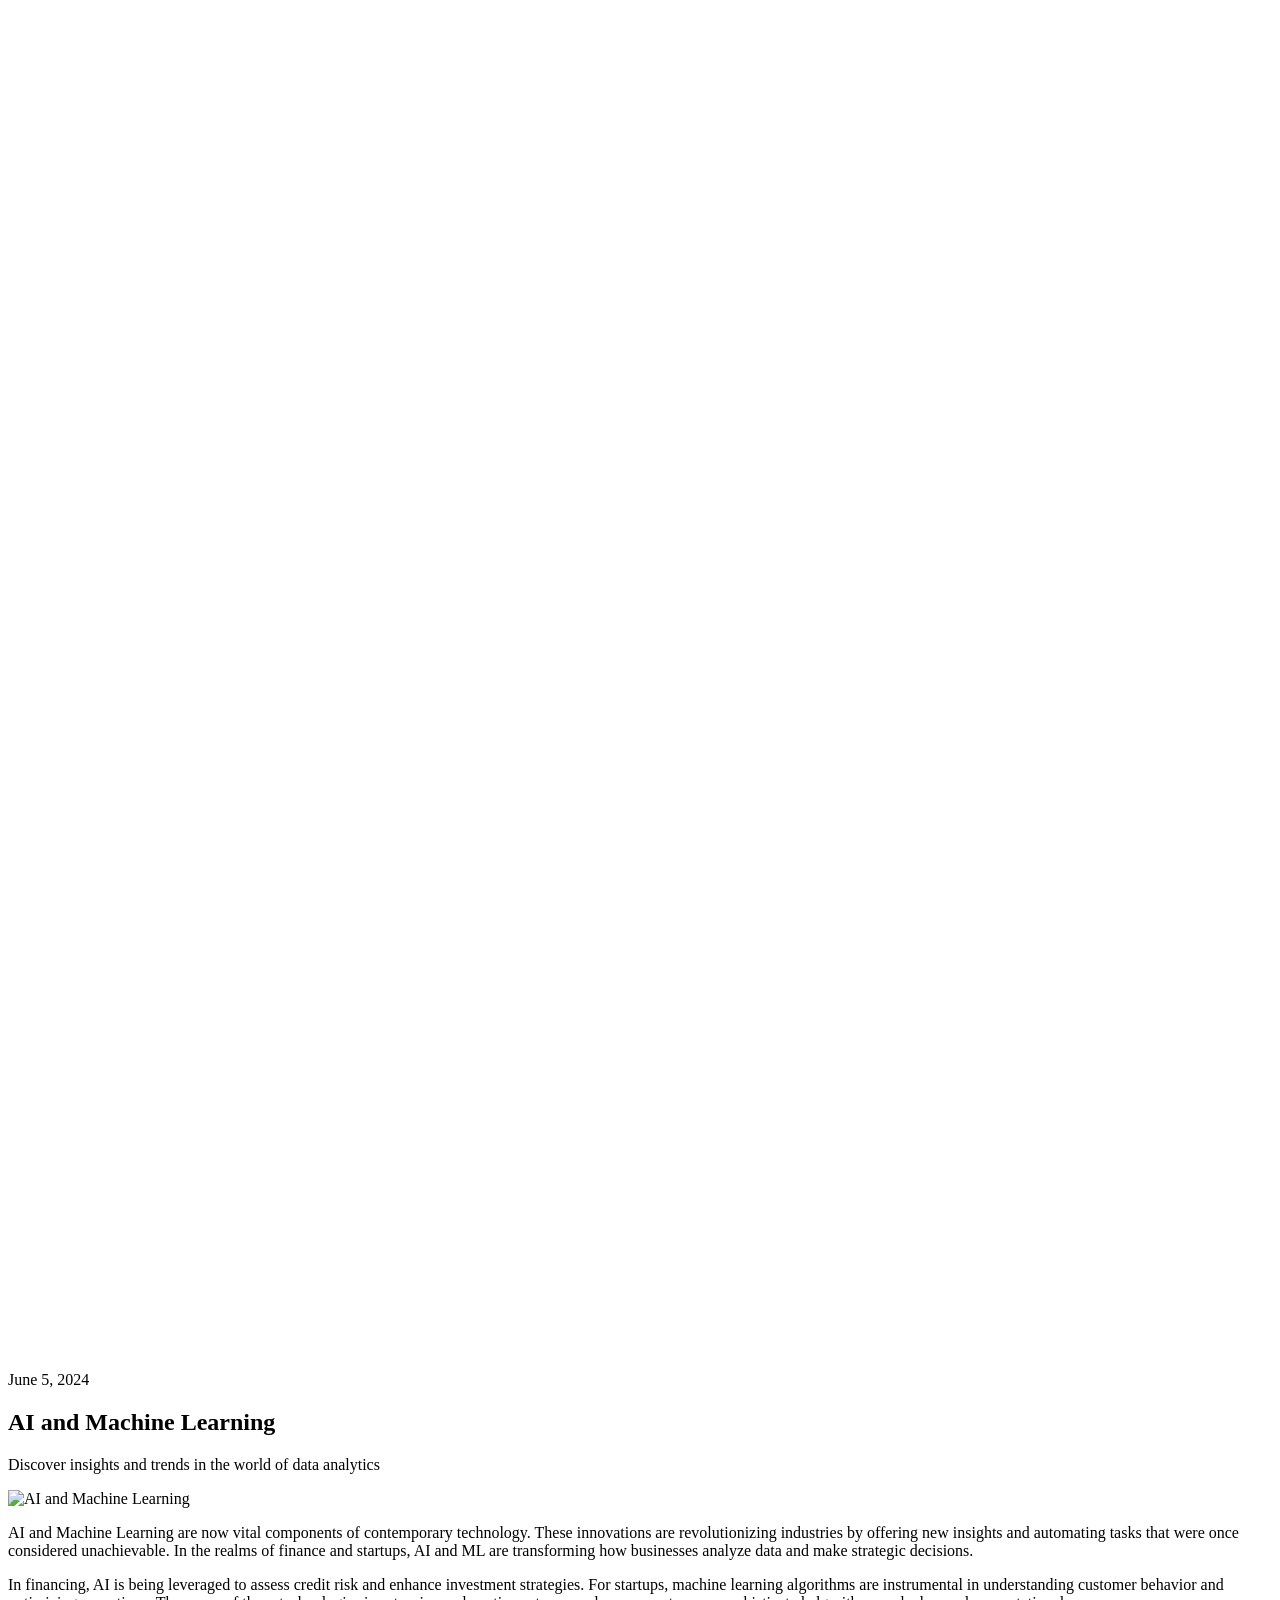
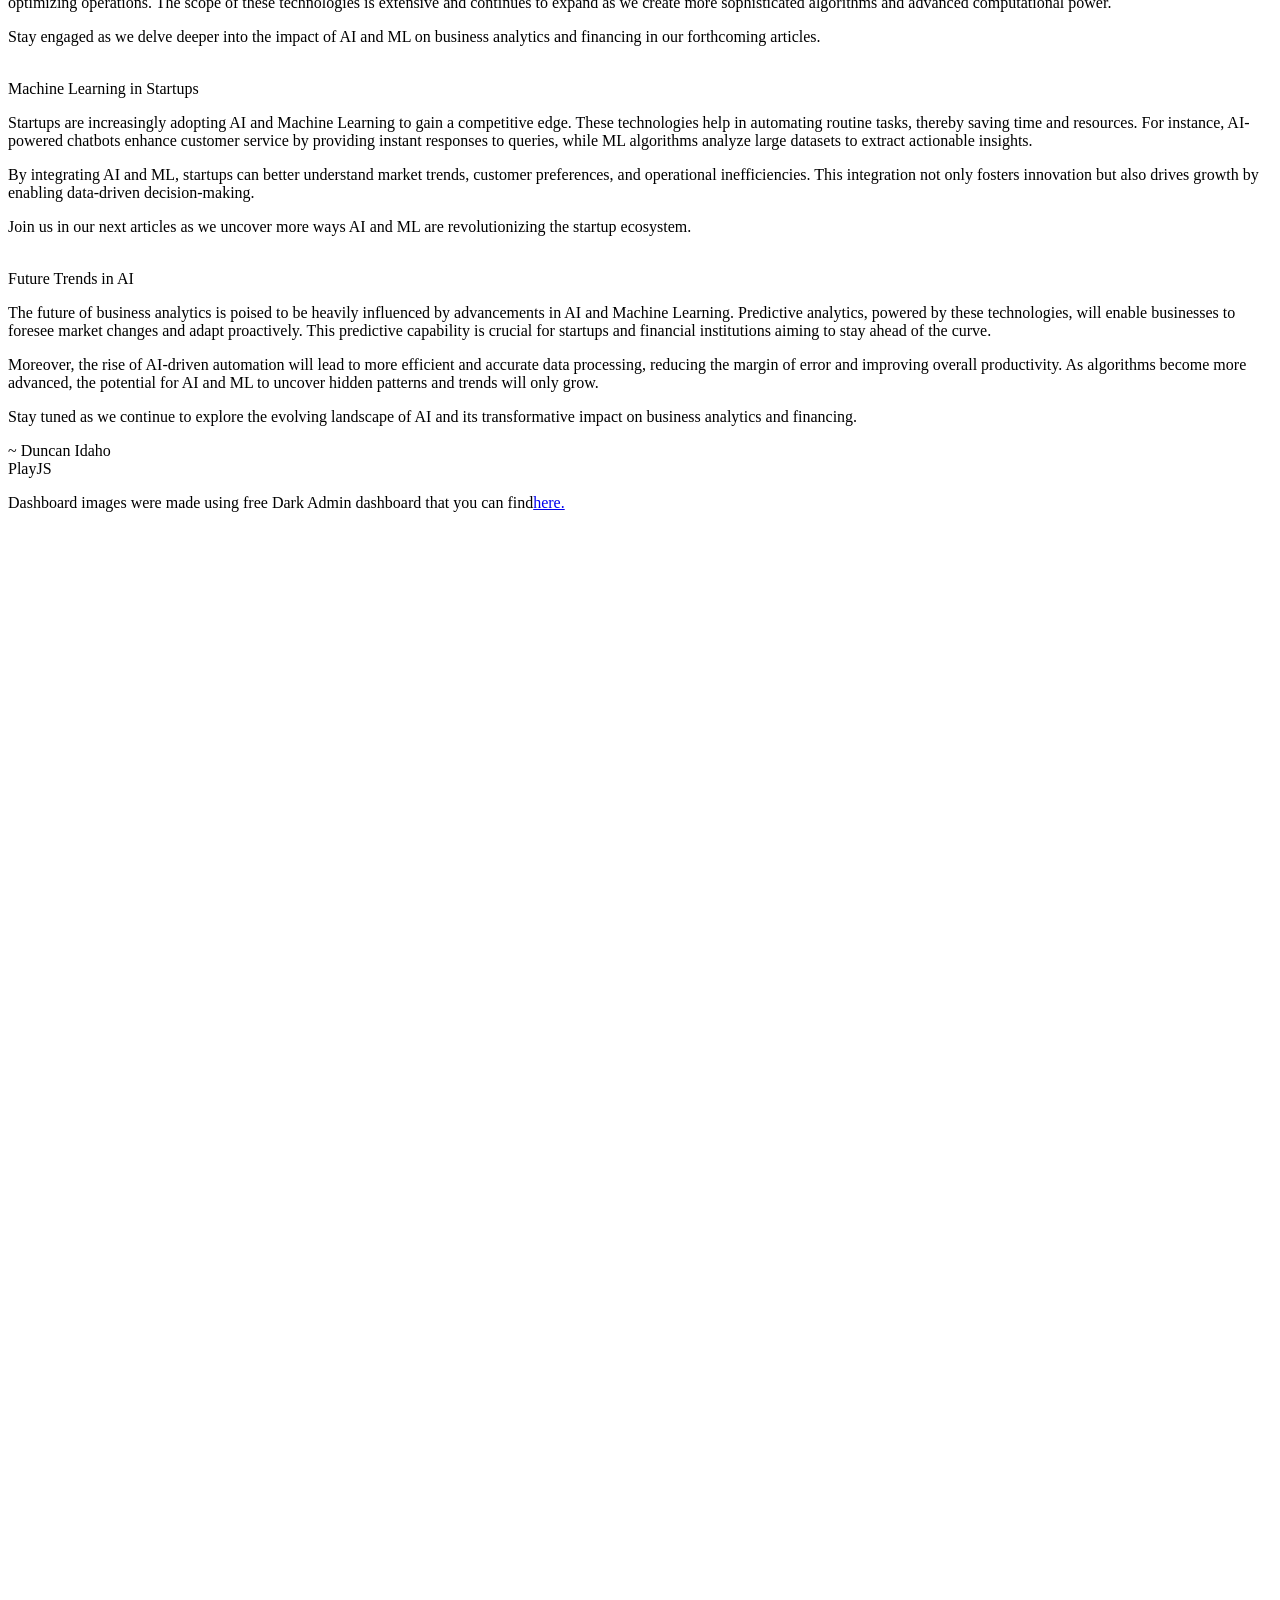
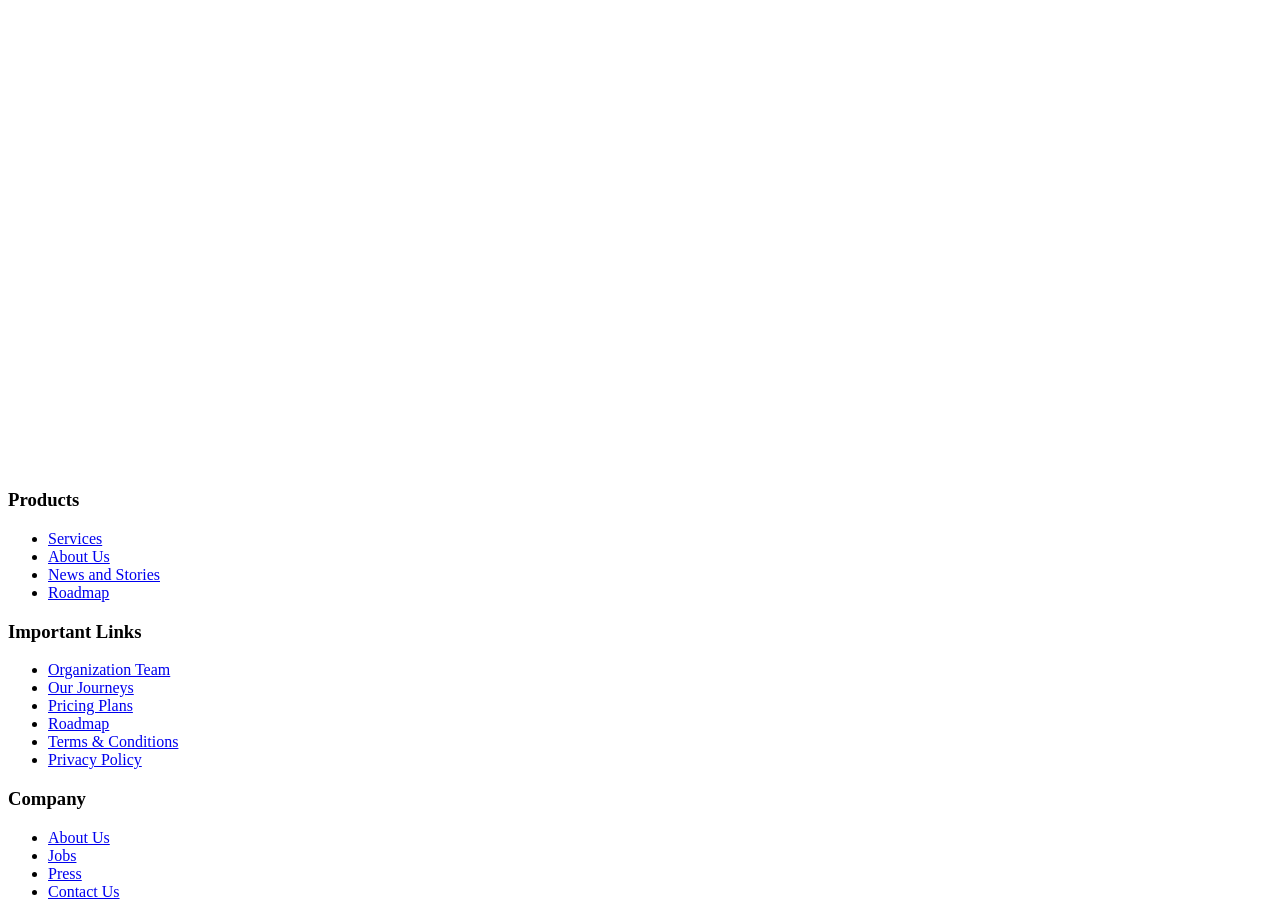
==== commit c68d6d48: "deploy: salteadorneo/playjs@358d45fdbd79f6d6cc0890bd1f52f16798f1675a" ====
--- a/blog/article/index.html
+++ b/blog/article/index.html
@@ -1,5 +1,5 @@
-<!DOCTYPE html><html lang="en" class="bg-bgDark2"> <head><meta charset="UTF-8"><meta name="viewport" content="width=device-width"><link rel="icon" type="image/svg+xml" href="/favicon.svg"><meta name="generator" content="Astro v4.16.6"><meta name="description" content="Dark themed website template built on AstroJS, designed for fictional startup"><title>AI and Machine Learning</title><link rel="stylesheet" href="/_astro/index.BQd-1DBc.css"></head> <body class="bg-bgDark2"> <main aria-label="Main content">  <style>astro-island,astro-slot,astro-static-slot{display:contents}</style><script>(()=>{var e=async t=>{await(await t())()};(self.Astro||(self.Astro={})).load=e;window.dispatchEvent(new Event("astro:load"));})();;(()=>{var A=Object.defineProperty;var g=(i,o,a)=>o in i?A(i,o,{enumerable:!0,configurable:!0,writable:!0,value:a}):i[o]=a;var d=(i,o,a)=>g(i,typeof o!="symbol"?o+"":o,a);{let i={0:t=>m(t),1:t=>a(t),2:t=>new RegExp(t),3:t=>new Date(t),4:t=>new Map(a(t)),5:t=>new Set(a(t)),6:t=>BigInt(t),7:t=>new URL(t),8:t=>new Uint8Array(t),9:t=>new Uint16Array(t),10:t=>new Uint32Array(t),11:t=>1/0*t},o=t=>{let[l,e]=t;return l in i?i[l](e):void 0},a=t=>t.map(o),m=t=>typeof t!="object"||t===null?t:Object.fromEntries(Object.entries(t).map(([l,e])=>[l,o(e)]));class y extends HTMLElement{constructor(){super(...arguments);d(this,"Component");d(this,"hydrator");d(this,"hydrate",async()=>{var b;if(!this.hydrator||!this.isConnected)return;let e=(b=this.parentElement)==null?void 0:b.closest("astro-island[ssr]");if(e){e.addEventListener("astro:hydrate",this.hydrate,{once:!0});return}let c=this.querySelectorAll("astro-slot"),n={},h=this.querySelectorAll("template[data-astro-template]");for(let r of h){let s=r.closest(this.tagName);s!=null&&s.isSameNode(this)&&(n[r.getAttribute("data-astro-template")||"default"]=r.innerHTML,r.remove())}for(let r of c){let s=r.closest(this.tagName);s!=null&&s.isSameNode(this)&&(n[r.getAttribute("name")||"default"]=r.innerHTML)}let p;try{p=this.hasAttribute("props")?m(JSON.parse(this.getAttribute("props"))):{}}catch(r){let s=this.getAttribute("component-url")||"<unknown>",v=this.getAttribute("component-export");throw v&&(s+=` (export ${v})`),console.error(`[hydrate] Error parsing props for component ${s}`,this.getAttribute("props"),r),r}let u;await this.hydrator(this)(this.Component,p,n,{client:this.getAttribute("client")}),this.removeAttribute("ssr"),this.dispatchEvent(new CustomEvent("astro:hydrate"))});d(this,"unmount",()=>{this.isConnected||this.dispatchEvent(new CustomEvent("astro:unmount"))})}disconnectedCallback(){document.removeEventListener("astro:after-swap",this.unmount),document.addEventListener("astro:after-swap",this.unmount,{once:!0})}connectedCallback(){if(!this.hasAttribute("await-children")||document.readyState==="interactive"||document.readyState==="complete")this.childrenConnectedCallback();else{let e=()=>{document.removeEventListener("DOMContentLoaded",e),c.disconnect(),this.childrenConnectedCallback()},c=new MutationObserver(()=>{var n;((n=this.lastChild)==null?void 0:n.nodeType)===Node.COMMENT_NODE&&this.lastChild.nodeValue==="astro:end"&&(this.lastChild.remove(),e())});c.observe(this,{childList:!0}),document.addEventListener("DOMContentLoaded",e)}}async childrenConnectedCallback(){let e=this.getAttribute("before-hydration-url");e&&await import(e),this.start()}async start(){let e=JSON.parse(this.getAttribute("opts")),c=this.getAttribute("client");if(Astro[c]===void 0){window.addEventListener(`astro:${c}`,()=>this.start(),{once:!0});return}try{await Astro[c](async()=>{let n=this.getAttribute("renderer-url"),[h,{default:p}]=await Promise.all([import(this.getAttribute("component-url")),n?import(n):()=>()=>{}]),u=this.getAttribute("component-export")||"default";if(!u.includes("."))this.Component=h[u];else{this.Component=h;for(let f of u.split("."))this.Component=this.Component[f]}return this.hydrator=p,this.hydrate},e,this)}catch(n){console.error(`[astro-island] Error hydrating ${this.getAttribute("component-url")}`,n)}}attributeChangedCallback(){this.hydrate()}}d(y,"observedAttributes",["props"]),customElements.get("astro-island")||customElements.define("astro-island",y)}})();</script><astro-island uid="NXk1R" prefix="r0" component-url="/_astro/Navbar.DLhM-nPY.js" component-export="Navbar" renderer-url="/_astro/client.BIGLHmRd.js" props="{}" ssr="" client="load" opts="{&quot;name&quot;:&quot;Navbar&quot;,&quot;value&quot;:true}" await-children=""><nav class="w-full h-20 flex flex-col justify-center items-center fixed bg-bgDark1 lg:bg-bgDarkTransparent z-40 lg:backdrop-blur-xl" aria-label="Main navigation"><div class="2xl:w-[1280px] xl:w-10/12 w-11/12 flex justify-between items-center relative"><div style="opacity:0;will-change:opacity"><a href="/#home" aria-label="Home"><div class="flex justify-start items-center grow basis-0"><div class="text-white mr-2 text-6xl"><div class="size-5 bg-[#f0db4f]"></div></div><div class="text-white font-[&#x27;Inter&#x27;] font-bold text-xl">PlayJS</div></div></a></div><div style="opacity:0;will-change:opacity"><div class="hidden lg:flex h-full pl-12 pb-2"><a class="text-white lg:text-base text-2xl  leading-6 mr-4 ml-4   2xl:mr-6 2xl:ml-6 cursor-pointer font-normal lg:font-medium hover:scale-110 transition h-full pt-2" href="/#home" aria-label="Home">Home</a><a class="text-white lg:text-base text-2xl  leading-6 mr-4 ml-4   2xl:mr-6 2xl:ml-6 cursor-pointer font-normal lg:font-medium hover:scale-110 transition h-full pt-2" href="/#features" aria-label="Features">Features</a><a class="text-white lg:text-base text-2xl  leading-6 mr-4 ml-4   2xl:mr-6 2xl:ml-6 cursor-pointer font-normal lg:font-medium hover:scale-110 transition h-full pt-2" href="/#pricing" aria-label="Pricing">Pricing</a><a class="text-white lg:text-base text-2xl  leading-6 mr-4 ml-4   2xl:mr-6 2xl:ml-6 cursor-pointer font-normal lg:font-medium hover:scale-110 transition h-full pt-2" href="/#feedback" aria-label="Feedback">Feedback</a><a class="text-white lg:text-base text-2xl  leading-6 mr-4 ml-4   2xl:mr-6 2xl:ml-6 cursor-pointer font-normal lg:font-medium hover:scale-110 transition h-full pt-2" href="/#FAQ" aria-label="FAQ">FAQ</a></div></div><div style="opacity:0;will-change:opacity"><div class="grow basis-0 justify-end hidden lg:flex"><a class="text-white main-border-gray rounded-xl
-           bg-bgDark2 hover:bg-bgDark3  border-gray-700 pl-6 pr-8 pt-2 pb-2 text-sm flex" href="https://github.com/matt765/Tidestream" target="_blank" aria-label="source code"><svg xmlns="http://www.w3.org/2000/svg" viewBox="0 0 496 512" class="w-6 h-6 mr-3 fill-gray-400"><path d="M165.9 397.4c0 2-2.3 3.6-5.2 3.6-3.3.3-5.6-1.3-5.6-3.6 0-2 2.3-3.6 5.2-3.6 3-.3 5.6 1.3 5.6 3.6zm-31.1-4.5c-.7 2 1.3 4.3 4.3 4.9 2.6 1 5.6 0 6.2-2s-1.3-4.3-4.3-5.2c-2.6-.7-5.5.3-6.2 2.3zm44.2-1.7c-2.9.7-4.9 2.6-4.6 4.9.3 2 2.9 3.3 5.9 2.6 2.9-.7 4.9-2.6 4.6-4.6-.3-1.9-3-3.2-5.9-2.9zM244.8 8C106.1 8 0 113.3 0 252c0 110.9 69.8 205.8 169.5 239.2 12.8 2.3 17.3-5.6 17.3-12.1 0-6.2-.3-40.4-.3-61.4 0 0-70 15-84.7-29.8 0 0-11.4-29.1-27.8-36.6 0 0-22.9-15.7 1.6-15.4 0 0 24.9 2 38.6 25.8 21.9 38.6 58.6 27.5 72.9 20.9 2.3-16 8.8-27.1 16-33.7-55.9-6.2-112.3-14.3-112.3-110.5 0-27.5 7.6-41.3 23.6-58.9-2.6-6.5-11.1-33.3 2.6-67.9 20.9-6.5 69 27 69 27 20-5.6 41.5-8.5 62.8-8.5s42.8 2.9 62.8 8.5c0 0 48.1-33.6 69-27 13.7 34.7 5.2 61.4 2.6 67.9 16 17.7 25.8 31.5 25.8 58.9 0 96.5-58.9 104.2-114.8 110.5 9.2 7.9 17 22.9 17 46.4 0 33.7-.3 75.4-.3 83.6 0 6.5 4.6 14.4 17.3 12.1C428.2 457.8 496 362.9 496 252 496 113.3 383.5 8 244.8 8zM97.2 352.9c-1.3 1-1 3.3.7 5.2 1.6 1.6 3.9 2.3 5.2 1 1.3-1 1-3.3-.7-5.2-1.6-1.6-3.9-2.3-5.2-1zm-10.8-8.1c-.7 1.3.3 2.9 2.3 3.9 1.6 1 3.6.7 4.3-.7.7-1.3-.3-2.9-2.3-3.9-2-.6-3.6-.3-4.3.7zm32.4 35.6c-1.6 1.3-1 4.3 1.3 6.2 2.3 2.3 5.2 2.6 6.5 1 1.3-1.3.7-4.3-1.3-6.2-2.2-2.3-5.2-2.6-6.5-1zm-11.4-14.7c-1.6 1-1.6 3.6 0 5.9 1.6 2.3 4.3 3.3 5.6 2.3 1.6-1.3 1.6-3.9 0-6.2-1.4-2.3-4-3.3-5.6-2z"></path></svg><span class="pt-px">Source code</span></a></div></div><div class="lg:hidden flex flex-col  px-2 py-3 border-solid border border-gray-600 rounded-md cursor-pointer hover:bg-bgDark2"><div class="w-5 h-0.5 bg-gray-500  mb-1"></div><div class="w-5 h-0.5 bg-gray-500  mb-1"></div><div class="w-5 h-0.5 bg-gray-500 "></div></div></div></nav><!--astro:end--></astro-island> <div class="flex justify-center bg-bgDark2 relative pt-2"><div class="px-2 sm:px-4"><article class=" p-8 text-center rounded-3xl w-full lg:w-[1200px] 2xl:w-[1400px] mb-24 mt-16 sm:mt-24"><header class="mb-12"><div class="text-sm text-secondaryText my-4">June 5, 2024</div><h1 class="text-[2rem] xs:text-[2.8rem] lg:text-[3.5rem] font-bold text-primaryText mb-4">AI and Machine Learning</h1><p class="text-lg text-secondaryText mb-4">Discover insights and trends in the world of data analytics</p></header><img src="/_astro/blog1.UgsBnp9Y.jpg" alt="AI and Machine Learning" class="rounded-3xl mb-8 w-10/12 md:w-3/4 mx-auto mt-8" aria-label="AI and Machine Learning"/><section class="text-secondaryText !leading-8 sm:!leading-10 sm:text-xl text-left sm:text-justify mx-auto w-full md:w-10/12 lg:w-2/3 mt-16" aria-labelledby="content-title">
+<!DOCTYPE html><html lang="en" class="bg-bgDark2"> <head><meta charset="UTF-8"><meta name="viewport" content="width=device-width"><link rel="icon" type="image/svg+xml" href="/favicon.svg"><meta name="generator" content="Astro v4.16.6"><meta name="description" content="Dark themed website template built on AstroJS, designed for fictional startup"><title>AI and Machine Learning</title><link rel="stylesheet" href="/playjs-web/_astro/index.DsJ271kk.css"></head> <body class="bg-bgDark2"> <main aria-label="Main content">  <style>astro-island,astro-slot,astro-static-slot{display:contents}</style><script>(()=>{var e=async t=>{await(await t())()};(self.Astro||(self.Astro={})).load=e;window.dispatchEvent(new Event("astro:load"));})();;(()=>{var A=Object.defineProperty;var g=(i,o,a)=>o in i?A(i,o,{enumerable:!0,configurable:!0,writable:!0,value:a}):i[o]=a;var d=(i,o,a)=>g(i,typeof o!="symbol"?o+"":o,a);{let i={0:t=>m(t),1:t=>a(t),2:t=>new RegExp(t),3:t=>new Date(t),4:t=>new Map(a(t)),5:t=>new Set(a(t)),6:t=>BigInt(t),7:t=>new URL(t),8:t=>new Uint8Array(t),9:t=>new Uint16Array(t),10:t=>new Uint32Array(t),11:t=>1/0*t},o=t=>{let[l,e]=t;return l in i?i[l](e):void 0},a=t=>t.map(o),m=t=>typeof t!="object"||t===null?t:Object.fromEntries(Object.entries(t).map(([l,e])=>[l,o(e)]));class y extends HTMLElement{constructor(){super(...arguments);d(this,"Component");d(this,"hydrator");d(this,"hydrate",async()=>{var b;if(!this.hydrator||!this.isConnected)return;let e=(b=this.parentElement)==null?void 0:b.closest("astro-island[ssr]");if(e){e.addEventListener("astro:hydrate",this.hydrate,{once:!0});return}let c=this.querySelectorAll("astro-slot"),n={},h=this.querySelectorAll("template[data-astro-template]");for(let r of h){let s=r.closest(this.tagName);s!=null&&s.isSameNode(this)&&(n[r.getAttribute("data-astro-template")||"default"]=r.innerHTML,r.remove())}for(let r of c){let s=r.closest(this.tagName);s!=null&&s.isSameNode(this)&&(n[r.getAttribute("name")||"default"]=r.innerHTML)}let p;try{p=this.hasAttribute("props")?m(JSON.parse(this.getAttribute("props"))):{}}catch(r){let s=this.getAttribute("component-url")||"<unknown>",v=this.getAttribute("component-export");throw v&&(s+=` (export ${v})`),console.error(`[hydrate] Error parsing props for component ${s}`,this.getAttribute("props"),r),r}let u;await this.hydrator(this)(this.Component,p,n,{client:this.getAttribute("client")}),this.removeAttribute("ssr"),this.dispatchEvent(new CustomEvent("astro:hydrate"))});d(this,"unmount",()=>{this.isConnected||this.dispatchEvent(new CustomEvent("astro:unmount"))})}disconnectedCallback(){document.removeEventListener("astro:after-swap",this.unmount),document.addEventListener("astro:after-swap",this.unmount,{once:!0})}connectedCallback(){if(!this.hasAttribute("await-children")||document.readyState==="interactive"||document.readyState==="complete")this.childrenConnectedCallback();else{let e=()=>{document.removeEventListener("DOMContentLoaded",e),c.disconnect(),this.childrenConnectedCallback()},c=new MutationObserver(()=>{var n;((n=this.lastChild)==null?void 0:n.nodeType)===Node.COMMENT_NODE&&this.lastChild.nodeValue==="astro:end"&&(this.lastChild.remove(),e())});c.observe(this,{childList:!0}),document.addEventListener("DOMContentLoaded",e)}}async childrenConnectedCallback(){let e=this.getAttribute("before-hydration-url");e&&await import(e),this.start()}async start(){let e=JSON.parse(this.getAttribute("opts")),c=this.getAttribute("client");if(Astro[c]===void 0){window.addEventListener(`astro:${c}`,()=>this.start(),{once:!0});return}try{await Astro[c](async()=>{let n=this.getAttribute("renderer-url"),[h,{default:p}]=await Promise.all([import(this.getAttribute("component-url")),n?import(n):()=>()=>{}]),u=this.getAttribute("component-export")||"default";if(!u.includes("."))this.Component=h[u];else{this.Component=h;for(let f of u.split("."))this.Component=this.Component[f]}return this.hydrator=p,this.hydrate},e,this)}catch(n){console.error(`[astro-island] Error hydrating ${this.getAttribute("component-url")}`,n)}}attributeChangedCallback(){this.hydrate()}}d(y,"observedAttributes",["props"]),customElements.get("astro-island")||customElements.define("astro-island",y)}})();</script><astro-island uid="NXk1R" prefix="r0" component-url="/playjs-web/_astro/Navbar.DLhM-nPY.js" component-export="Navbar" renderer-url="/playjs-web/_astro/client.BIGLHmRd.js" props="{}" ssr="" client="load" opts="{&quot;name&quot;:&quot;Navbar&quot;,&quot;value&quot;:true}" await-children=""><nav class="w-full h-20 flex flex-col justify-center items-center fixed bg-bgDark1 lg:bg-bgDarkTransparent z-40 lg:backdrop-blur-xl" aria-label="Main navigation"><div class="2xl:w-[1280px] xl:w-10/12 w-11/12 flex justify-between items-center relative"><div style="opacity:0;will-change:opacity"><a href="/#home" aria-label="Home"><div class="flex justify-start items-center grow basis-0"><div class="text-white mr-2 text-6xl"><div class="size-5 bg-[#f0db4f]"></div></div><div class="text-white font-[&#x27;Inter&#x27;] font-bold text-xl">PlayJS</div></div></a></div><div style="opacity:0;will-change:opacity"><div class="hidden lg:flex h-full pl-12 pb-2"><a class="text-white lg:text-base text-2xl  leading-6 mr-4 ml-4   2xl:mr-6 2xl:ml-6 cursor-pointer font-normal lg:font-medium hover:scale-110 transition h-full pt-2" href="/#home" aria-label="Home">Home</a><a class="text-white lg:text-base text-2xl  leading-6 mr-4 ml-4   2xl:mr-6 2xl:ml-6 cursor-pointer font-normal lg:font-medium hover:scale-110 transition h-full pt-2" href="/#features" aria-label="Features">Features</a><a class="text-white lg:text-base text-2xl  leading-6 mr-4 ml-4   2xl:mr-6 2xl:ml-6 cursor-pointer font-normal lg:font-medium hover:scale-110 transition h-full pt-2" href="/#pricing" aria-label="Pricing">Pricing</a><a class="text-white lg:text-base text-2xl  leading-6 mr-4 ml-4   2xl:mr-6 2xl:ml-6 cursor-pointer font-normal lg:font-medium hover:scale-110 transition h-full pt-2" href="/#feedback" aria-label="Feedback">Feedback</a><a class="text-white lg:text-base text-2xl  leading-6 mr-4 ml-4   2xl:mr-6 2xl:ml-6 cursor-pointer font-normal lg:font-medium hover:scale-110 transition h-full pt-2" href="/#FAQ" aria-label="FAQ">FAQ</a></div></div><div style="opacity:0;will-change:opacity"><div class="grow basis-0 justify-end hidden lg:flex"><a class="text-white main-border-gray rounded-xl
+           bg-bgDark2 hover:bg-bgDark3  border-gray-700 pl-6 pr-8 pt-2 pb-2 text-sm flex" href="https://github.com/matt765/Tidestream" target="_blank" aria-label="source code"><svg xmlns="http://www.w3.org/2000/svg" viewBox="0 0 496 512" class="w-6 h-6 mr-3 fill-gray-400"><path d="M165.9 397.4c0 2-2.3 3.6-5.2 3.6-3.3.3-5.6-1.3-5.6-3.6 0-2 2.3-3.6 5.2-3.6 3-.3 5.6 1.3 5.6 3.6zm-31.1-4.5c-.7 2 1.3 4.3 4.3 4.9 2.6 1 5.6 0 6.2-2s-1.3-4.3-4.3-5.2c-2.6-.7-5.5.3-6.2 2.3zm44.2-1.7c-2.9.7-4.9 2.6-4.6 4.9.3 2 2.9 3.3 5.9 2.6 2.9-.7 4.9-2.6 4.6-4.6-.3-1.9-3-3.2-5.9-2.9zM244.8 8C106.1 8 0 113.3 0 252c0 110.9 69.8 205.8 169.5 239.2 12.8 2.3 17.3-5.6 17.3-12.1 0-6.2-.3-40.4-.3-61.4 0 0-70 15-84.7-29.8 0 0-11.4-29.1-27.8-36.6 0 0-22.9-15.7 1.6-15.4 0 0 24.9 2 38.6 25.8 21.9 38.6 58.6 27.5 72.9 20.9 2.3-16 8.8-27.1 16-33.7-55.9-6.2-112.3-14.3-112.3-110.5 0-27.5 7.6-41.3 23.6-58.9-2.6-6.5-11.1-33.3 2.6-67.9 20.9-6.5 69 27 69 27 20-5.6 41.5-8.5 62.8-8.5s42.8 2.9 62.8 8.5c0 0 48.1-33.6 69-27 13.7 34.7 5.2 61.4 2.6 67.9 16 17.7 25.8 31.5 25.8 58.9 0 96.5-58.9 104.2-114.8 110.5 9.2 7.9 17 22.9 17 46.4 0 33.7-.3 75.4-.3 83.6 0 6.5 4.6 14.4 17.3 12.1C428.2 457.8 496 362.9 496 252 496 113.3 383.5 8 244.8 8zM97.2 352.9c-1.3 1-1 3.3.7 5.2 1.6 1.6 3.9 2.3 5.2 1 1.3-1 1-3.3-.7-5.2-1.6-1.6-3.9-2.3-5.2-1zm-10.8-8.1c-.7 1.3.3 2.9 2.3 3.9 1.6 1 3.6.7 4.3-.7.7-1.3-.3-2.9-2.3-3.9-2-.6-3.6-.3-4.3.7zm32.4 35.6c-1.6 1.3-1 4.3 1.3 6.2 2.3 2.3 5.2 2.6 6.5 1 1.3-1.3.7-4.3-1.3-6.2-2.2-2.3-5.2-2.6-6.5-1zm-11.4-14.7c-1.6 1-1.6 3.6 0 5.9 1.6 2.3 4.3 3.3 5.6 2.3 1.6-1.3 1.6-3.9 0-6.2-1.4-2.3-4-3.3-5.6-2z"></path></svg><span class="pt-px">Source code</span></a></div></div><div class="lg:hidden flex flex-col  px-2 py-3 border-solid border border-gray-600 rounded-md cursor-pointer hover:bg-bgDark2"><div class="w-5 h-0.5 bg-gray-500  mb-1"></div><div class="w-5 h-0.5 bg-gray-500  mb-1"></div><div class="w-5 h-0.5 bg-gray-500 "></div></div></div></nav><!--astro:end--></astro-island> <div class="flex justify-center bg-bgDark2 relative pt-2"><div class="px-2 sm:px-4"><article class=" p-8 text-center rounded-3xl w-full lg:w-[1200px] 2xl:w-[1400px] mb-24 mt-16 sm:mt-24"><header class="mb-12"><div class="text-sm text-secondaryText my-4">June 5, 2024</div><h1 class="text-[2rem] xs:text-[2.8rem] lg:text-[3.5rem] font-bold text-primaryText mb-4">AI and Machine Learning</h1><p class="text-lg text-secondaryText mb-4">Discover insights and trends in the world of data analytics</p></header><img src="/playjs-web/_astro/blog1.UgsBnp9Y.jpg" alt="AI and Machine Learning" class="rounded-3xl mb-8 w-10/12 md:w-3/4 mx-auto mt-8" aria-label="AI and Machine Learning"/><section class="text-secondaryText !leading-8 sm:!leading-10 sm:text-xl text-left sm:text-justify mx-auto w-full md:w-10/12 lg:w-2/3 mt-16" aria-labelledby="content-title">
     <p>AI and Machine Learning are now vital components of contemporary technology. These innovations are revolutionizing industries by offering new insights and automating tasks that were once considered unachievable. In the realms of finance and startups, AI and ML are transforming how businesses analyze data and make strategic decisions.</p>
     <p>In financing, AI is being leveraged to assess credit risk and enhance investment strategies. For startups, machine learning algorithms are instrumental in understanding customer behavior and optimizing operations. The scope of these technologies is extensive and continues to expand as we create more sophisticated algorithms and advanced computational power.</p>
     <p>Stay engaged as we delve deeper into the impact of AI and ML on business analytics and financing in our forthcoming articles.</p><br/>
@@ -11,4 +11,4 @@
     <p>The future of business analytics is poised to be heavily influenced by advancements in AI and Machine Learning. Predictive analytics, powered by these technologies, will enable businesses to foresee market changes and adapt proactively. This predictive capability is crucial for startups and financial institutions aiming to stay ahead of the curve.</p>
     <p>Moreover, the rise of AI-driven automation will lead to more efficient and accurate data processing, reducing the margin of error and improving overall productivity. As algorithms become more advanced, the potential for AI and ML to uncover hidden patterns and trends will only grow.</p>
     <p>Stay tuned as we continue to explore the evolving landscape of AI and its transformative impact on business analytics and financing.</p>
-  </section><div class="w-4/5 lg:w-2/3 text-right mx-auto mt-8 text-primaryText text-xl">~ Duncan Idaho</div></article></div></div> <footer aria-label="Site footer"><div class="pt-10  lg:pt-20 lg:pb-16 bg-bgDark1 radius-for-skewed "><div class="container mx-auto px-4 w-4/5 md:w-11/12 lg:w-10/12 xl:w-4/5 2xl:w-2/3"><div class="flex flex-wrap"><div class="w-full lg:w-1/3 mb-16 lg:mb-0"><div class="flex justify-center lg:justify-start items-center grow basis-0"><div class="text-white mr-2 text-6xl"><div class="size-5 bg-[#f0db4f]"></div></div><div class="text-white font-[&#x27;Inter&#x27;] font-bold text-xl">PlayJS</div></div><p class="mb-10 mt-4 sm:w-[22rem] lg:w-[20rem] xl:w-[24rem] text-gray-400 leading-loose text-center lg:text-left mx-auto lg:mx-0">Dashboard images were made using free Dark Admin dashboard that you can find<a href="https://bootstrapious.com/p/bootstrap-4-dark-admin" target="_blank" class="text-gray-100 ml-1.5 " aria-label="Dark Admin Dashboard">here.</a></p><div class="w-36 mx-auto lg:mx-0"><a class="inline-block w-10  h-10 mr-2 p-2 pt-[0.55rem] outlined-button" href="#" aria-label="Facebook"><svg xmlns="http://www.w3.org/2000/svg" viewBox="0 0 320 512" fill="white" class="h-5 w-5"><path d="M279.14 288l14.22-92.66h-88.91v-60.13c0-25.35 12.42-50.06 52.24-50.06h40.42V6.26S260.43 0 225.36 0c-73.22 0-121.08 44.38-121.08 124.72v70.62H22.89V288h81.39v224h100.17V288z"></path></svg></a><a class="inline-block w-10  h-10 mr-2 p-2 pt-[0.55rem] pl-[0.55rem] outlined-button" href="#" aria-label="Twitter"><svg xmlns="http://www.w3.org/2000/svg" viewBox="0 0 512 512" fill="white" class="h-5 w-5"><path d="M459.37 151.716c.325 4.548.325 9.097.325 13.645 0 138.72-105.583 298.558-298.558 298.558-59.452 0-114.68-17.219-161.137-47.106 8.447.974 16.568 1.299 25.34 1.299 49.055 0 94.213-16.568 130.274-44.832-46.132-.975-84.792-31.188-98.112-72.772 6.498.974 12.995 1.624 19.818 1.624 9.421 0 18.843-1.3 27.614-3.573-48.081-9.747-84.143-51.98-84.143-102.985v-1.299c13.969 7.797 30.214 12.67 47.431 13.319-28.264-18.843-46.781-51.005-46.781-87.391 0-19.492 5.197-37.36 14.294-52.954 51.655 63.675 129.3 105.258 216.365 109.807-1.624-7.797-2.599-15.918-2.599-24.04 0-57.828 46.782-104.934 104.934-104.934 30.213 0 57.502 12.67 76.67 33.137 23.715-4.548 46.456-13.32 66.599-25.34-7.798 24.366-24.366 44.833-46.132 57.827 21.117-2.273 41.584-8.122 60.426-16.243-14.292 20.791-32.161 39.308-52.628 54.253z"></path></svg></a><a class="inline-block w-10  h-10 mr-2 p-2 pt-[0.55rem] pl-[0.55rem] outlined-button" href="#" aria-label="Instagram"><svg xmlns="http://www.w3.org/2000/svg" viewBox="0 0 448 512" fill="white" class="h-5 w-5"><path d="M224.1 141c-63.6 0-114.9 51.3-114.9 114.9s51.3 114.9 114.9 114.9S339 319.5 339 255.9 287.7 141 224.1 141zm0 189.6c-41.1 0-74.7-33.5-74.7-74.7s33.5-74.7 74.7-74.7 74.7 33.5 74.7 74.7-33.6 74.7-74.7 74.7zm146.4-194.3c0 14.9-12 26.8-26.8 26.8-14.9 0-26.8-12-26.8-26.8s12-26.8 26.8-26.8 26.8 12 26.8 26.8zm76.1 27.2c-1.7-35.9-9.9-67.7-36.2-93.9-26.2-26.2-58-34.4-93.9-36.2-37-2.1-147.9-2.1-184.9 0-35.8 1.7-67.6 9.9-93.9 36.1s-34.4 58-36.2 93.9c-2.1 37-2.1 147.9 0 184.9 1.7 35.9 9.9 67.7 36.2 93.9s58 34.4 93.9 36.2c37 2.1 147.9 2.1 184.9 0 35.9-1.7 67.7-9.9 93.9-36.2 26.2-26.2 34.4-58 36.2-93.9 2.1-37 2.1-147.8 0-184.8zM398.8 388c-7.8 19.6-22.9 34.7-42.6 42.6-29.5 11.7-99.5 9-132.1 9s-102.7 2.6-132.1-9c-19.6-7.8-34.7-22.9-42.6-42.6-11.7-29.5-9-99.5-9-132.1s-2.6-102.7 9-132.1c7.8-19.6 22.9-34.7 42.6-42.6 29.5-11.7 99.5-9 132.1-9s102.7-2.6 132.1 9c19.6 7.8 34.7 22.9 42.6 42.6 11.7 29.5 9 99.5 9 132.1s2.7 102.7-9 132.1z"></path></svg></a></div></div><div class="w-full lg:w-2/3  lg:pl-16 hidden lg:flex flex-wrap justify-between"><div class="w-full md:w-1/3 lg:w-auto mb-16 md:mb-0"><h3 class="mb-6 text-2xl font-bold text-primaryText">Products</h3><ul><li class="mb-4"><a class="text-gray-400 hover:text-gray-300" href="#" aria-label="Services">Services</a></li><li class="mb-4"><a class="text-gray-400 hover:text-gray-300" href="#" aria-label="About Us">About Us</a></li><li class="mb-4"><a class="text-gray-400 hover:text-gray-300" href="#" aria-label="News and Stories">News and Stories</a></li><li class="mb-4"><a class="text-gray-400 hover:text-gray-300" href="#" aria-label="Roadmap">Roadmap</a></li></ul></div><div class="w-full md:w-1/3 lg:w-auto mb-16 md:mb-0"><h3 class="mb-6 text-2xl font-bold text-primaryText">Important Links</h3><ul><li class="mb-4"><a class="text-gray-400 hover:text-gray-300" href="#" aria-label="Organization Team">Organization Team</a></li><li class="mb-4"><a class="text-gray-400 hover:text-gray-300" href="#" aria-label="Our Journeys">Our Journeys</a></li><li class="mb-4"><a class="text-gray-400 hover:text-gray-300" href="#" aria-label="Pricing Plans">Pricing Plans</a></li><li class="mb-4"><a class="text-gray-400 hover:text-gray-300" href="#" aria-label="Roadmap">Roadmap</a></li><li class="mb-4"><a class="text-gray-400 hover:text-gray-300" href="#" aria-label="Terms &amp; Conditions">Terms &amp; Conditions</a></li><li class="mb-4"><a class="text-gray-400 hover:text-gray-300" href="#" aria-label="Privacy Policy">Privacy Policy</a></li></ul></div><div class="w-full md:w-1/3 lg:w-auto"><h3 class="mb-6 text-2xl font-bold text-primaryText">Company</h3><ul><li class="mb-4"><a class="text-gray-400 hover:text-gray-300" href="#" aria-label="About Us">About Us</a></li><li class="mb-4"><a class="text-gray-400 hover:text-gray-300" href="#" aria-label="Jobs">Jobs</a></li><li class="mb-4"><a class="text-gray-400 hover:text-gray-300" href="#" aria-label="Press">Press</a></li><li class="mb-4"><a class="text-gray-400 hover:text-gray-300" href="#" aria-label="Contact Us">Contact Us</a></li></ul></div></div></div></div></div></footer> <astro-island uid="Z2iKSsK" prefix="r3" component-url="/_astro/ScrollUpButton.BD0-oT8M.js" component-export="ScrollUpButton" renderer-url="/_astro/client.BIGLHmRd.js" props="{}" ssr="" client="load" opts="{&quot;name&quot;:&quot;ScrollUpButton&quot;,&quot;value&quot;:true}"></astro-island>  </main>  </body> </html>+  </section><div class="w-4/5 lg:w-2/3 text-right mx-auto mt-8 text-primaryText text-xl">~ Duncan Idaho</div></article></div></div> <footer aria-label="Site footer"><div class="pt-10  lg:pt-20 lg:pb-16 bg-bgDark1 radius-for-skewed "><div class="container mx-auto px-4 w-4/5 md:w-11/12 lg:w-10/12 xl:w-4/5 2xl:w-2/3"><div class="flex flex-wrap"><div class="w-full lg:w-1/3 mb-16 lg:mb-0"><div class="flex justify-center lg:justify-start items-center grow basis-0"><div class="text-white mr-2 text-6xl"><div class="size-5 bg-[#f0db4f]"></div></div><div class="text-white font-[&#x27;Inter&#x27;] font-bold text-xl">PlayJS</div></div><p class="mb-10 mt-4 sm:w-[22rem] lg:w-[20rem] xl:w-[24rem] text-gray-400 leading-loose text-center lg:text-left mx-auto lg:mx-0">Dashboard images were made using free Dark Admin dashboard that you can find<a href="https://bootstrapious.com/p/bootstrap-4-dark-admin" target="_blank" class="text-gray-100 ml-1.5 " aria-label="Dark Admin Dashboard">here.</a></p><div class="w-36 mx-auto lg:mx-0"><a class="inline-block w-10  h-10 mr-2 p-2 pt-[0.55rem] outlined-button" href="#" aria-label="Facebook"><svg xmlns="http://www.w3.org/2000/svg" viewBox="0 0 320 512" fill="white" class="h-5 w-5"><path d="M279.14 288l14.22-92.66h-88.91v-60.13c0-25.35 12.42-50.06 52.24-50.06h40.42V6.26S260.43 0 225.36 0c-73.22 0-121.08 44.38-121.08 124.72v70.62H22.89V288h81.39v224h100.17V288z"></path></svg></a><a class="inline-block w-10  h-10 mr-2 p-2 pt-[0.55rem] pl-[0.55rem] outlined-button" href="#" aria-label="Twitter"><svg xmlns="http://www.w3.org/2000/svg" viewBox="0 0 512 512" fill="white" class="h-5 w-5"><path d="M459.37 151.716c.325 4.548.325 9.097.325 13.645 0 138.72-105.583 298.558-298.558 298.558-59.452 0-114.68-17.219-161.137-47.106 8.447.974 16.568 1.299 25.34 1.299 49.055 0 94.213-16.568 130.274-44.832-46.132-.975-84.792-31.188-98.112-72.772 6.498.974 12.995 1.624 19.818 1.624 9.421 0 18.843-1.3 27.614-3.573-48.081-9.747-84.143-51.98-84.143-102.985v-1.299c13.969 7.797 30.214 12.67 47.431 13.319-28.264-18.843-46.781-51.005-46.781-87.391 0-19.492 5.197-37.36 14.294-52.954 51.655 63.675 129.3 105.258 216.365 109.807-1.624-7.797-2.599-15.918-2.599-24.04 0-57.828 46.782-104.934 104.934-104.934 30.213 0 57.502 12.67 76.67 33.137 23.715-4.548 46.456-13.32 66.599-25.34-7.798 24.366-24.366 44.833-46.132 57.827 21.117-2.273 41.584-8.122 60.426-16.243-14.292 20.791-32.161 39.308-52.628 54.253z"></path></svg></a><a class="inline-block w-10  h-10 mr-2 p-2 pt-[0.55rem] pl-[0.55rem] outlined-button" href="#" aria-label="Instagram"><svg xmlns="http://www.w3.org/2000/svg" viewBox="0 0 448 512" fill="white" class="h-5 w-5"><path d="M224.1 141c-63.6 0-114.9 51.3-114.9 114.9s51.3 114.9 114.9 114.9S339 319.5 339 255.9 287.7 141 224.1 141zm0 189.6c-41.1 0-74.7-33.5-74.7-74.7s33.5-74.7 74.7-74.7 74.7 33.5 74.7 74.7-33.6 74.7-74.7 74.7zm146.4-194.3c0 14.9-12 26.8-26.8 26.8-14.9 0-26.8-12-26.8-26.8s12-26.8 26.8-26.8 26.8 12 26.8 26.8zm76.1 27.2c-1.7-35.9-9.9-67.7-36.2-93.9-26.2-26.2-58-34.4-93.9-36.2-37-2.1-147.9-2.1-184.9 0-35.8 1.7-67.6 9.9-93.9 36.1s-34.4 58-36.2 93.9c-2.1 37-2.1 147.9 0 184.9 1.7 35.9 9.9 67.7 36.2 93.9s58 34.4 93.9 36.2c37 2.1 147.9 2.1 184.9 0 35.9-1.7 67.7-9.9 93.9-36.2 26.2-26.2 34.4-58 36.2-93.9 2.1-37 2.1-147.8 0-184.8zM398.8 388c-7.8 19.6-22.9 34.7-42.6 42.6-29.5 11.7-99.5 9-132.1 9s-102.7 2.6-132.1-9c-19.6-7.8-34.7-22.9-42.6-42.6-11.7-29.5-9-99.5-9-132.1s-2.6-102.7 9-132.1c7.8-19.6 22.9-34.7 42.6-42.6 29.5-11.7 99.5-9 132.1-9s102.7-2.6 132.1 9c19.6 7.8 34.7 22.9 42.6 42.6 11.7 29.5 9 99.5 9 132.1s2.7 102.7-9 132.1z"></path></svg></a></div></div><div class="w-full lg:w-2/3  lg:pl-16 hidden lg:flex flex-wrap justify-between"><div class="w-full md:w-1/3 lg:w-auto mb-16 md:mb-0"><h3 class="mb-6 text-2xl font-bold text-primaryText">Products</h3><ul><li class="mb-4"><a class="text-gray-400 hover:text-gray-300" href="#" aria-label="Services">Services</a></li><li class="mb-4"><a class="text-gray-400 hover:text-gray-300" href="#" aria-label="About Us">About Us</a></li><li class="mb-4"><a class="text-gray-400 hover:text-gray-300" href="#" aria-label="News and Stories">News and Stories</a></li><li class="mb-4"><a class="text-gray-400 hover:text-gray-300" href="#" aria-label="Roadmap">Roadmap</a></li></ul></div><div class="w-full md:w-1/3 lg:w-auto mb-16 md:mb-0"><h3 class="mb-6 text-2xl font-bold text-primaryText">Important Links</h3><ul><li class="mb-4"><a class="text-gray-400 hover:text-gray-300" href="#" aria-label="Organization Team">Organization Team</a></li><li class="mb-4"><a class="text-gray-400 hover:text-gray-300" href="#" aria-label="Our Journeys">Our Journeys</a></li><li class="mb-4"><a class="text-gray-400 hover:text-gray-300" href="#" aria-label="Pricing Plans">Pricing Plans</a></li><li class="mb-4"><a class="text-gray-400 hover:text-gray-300" href="#" aria-label="Roadmap">Roadmap</a></li><li class="mb-4"><a class="text-gray-400 hover:text-gray-300" href="#" aria-label="Terms &amp; Conditions">Terms &amp; Conditions</a></li><li class="mb-4"><a class="text-gray-400 hover:text-gray-300" href="#" aria-label="Privacy Policy">Privacy Policy</a></li></ul></div><div class="w-full md:w-1/3 lg:w-auto"><h3 class="mb-6 text-2xl font-bold text-primaryText">Company</h3><ul><li class="mb-4"><a class="text-gray-400 hover:text-gray-300" href="#" aria-label="About Us">About Us</a></li><li class="mb-4"><a class="text-gray-400 hover:text-gray-300" href="#" aria-label="Jobs">Jobs</a></li><li class="mb-4"><a class="text-gray-400 hover:text-gray-300" href="#" aria-label="Press">Press</a></li><li class="mb-4"><a class="text-gray-400 hover:text-gray-300" href="#" aria-label="Contact Us">Contact Us</a></li></ul></div></div></div></div></div></footer> <astro-island uid="Z2iKSsK" prefix="r3" component-url="/playjs-web/_astro/ScrollUpButton.BD0-oT8M.js" component-export="ScrollUpButton" renderer-url="/playjs-web/_astro/client.BIGLHmRd.js" props="{}" ssr="" client="load" opts="{&quot;name&quot;:&quot;ScrollUpButton&quot;,&quot;value&quot;:true}"></astro-island>  </main>  </body> </html>
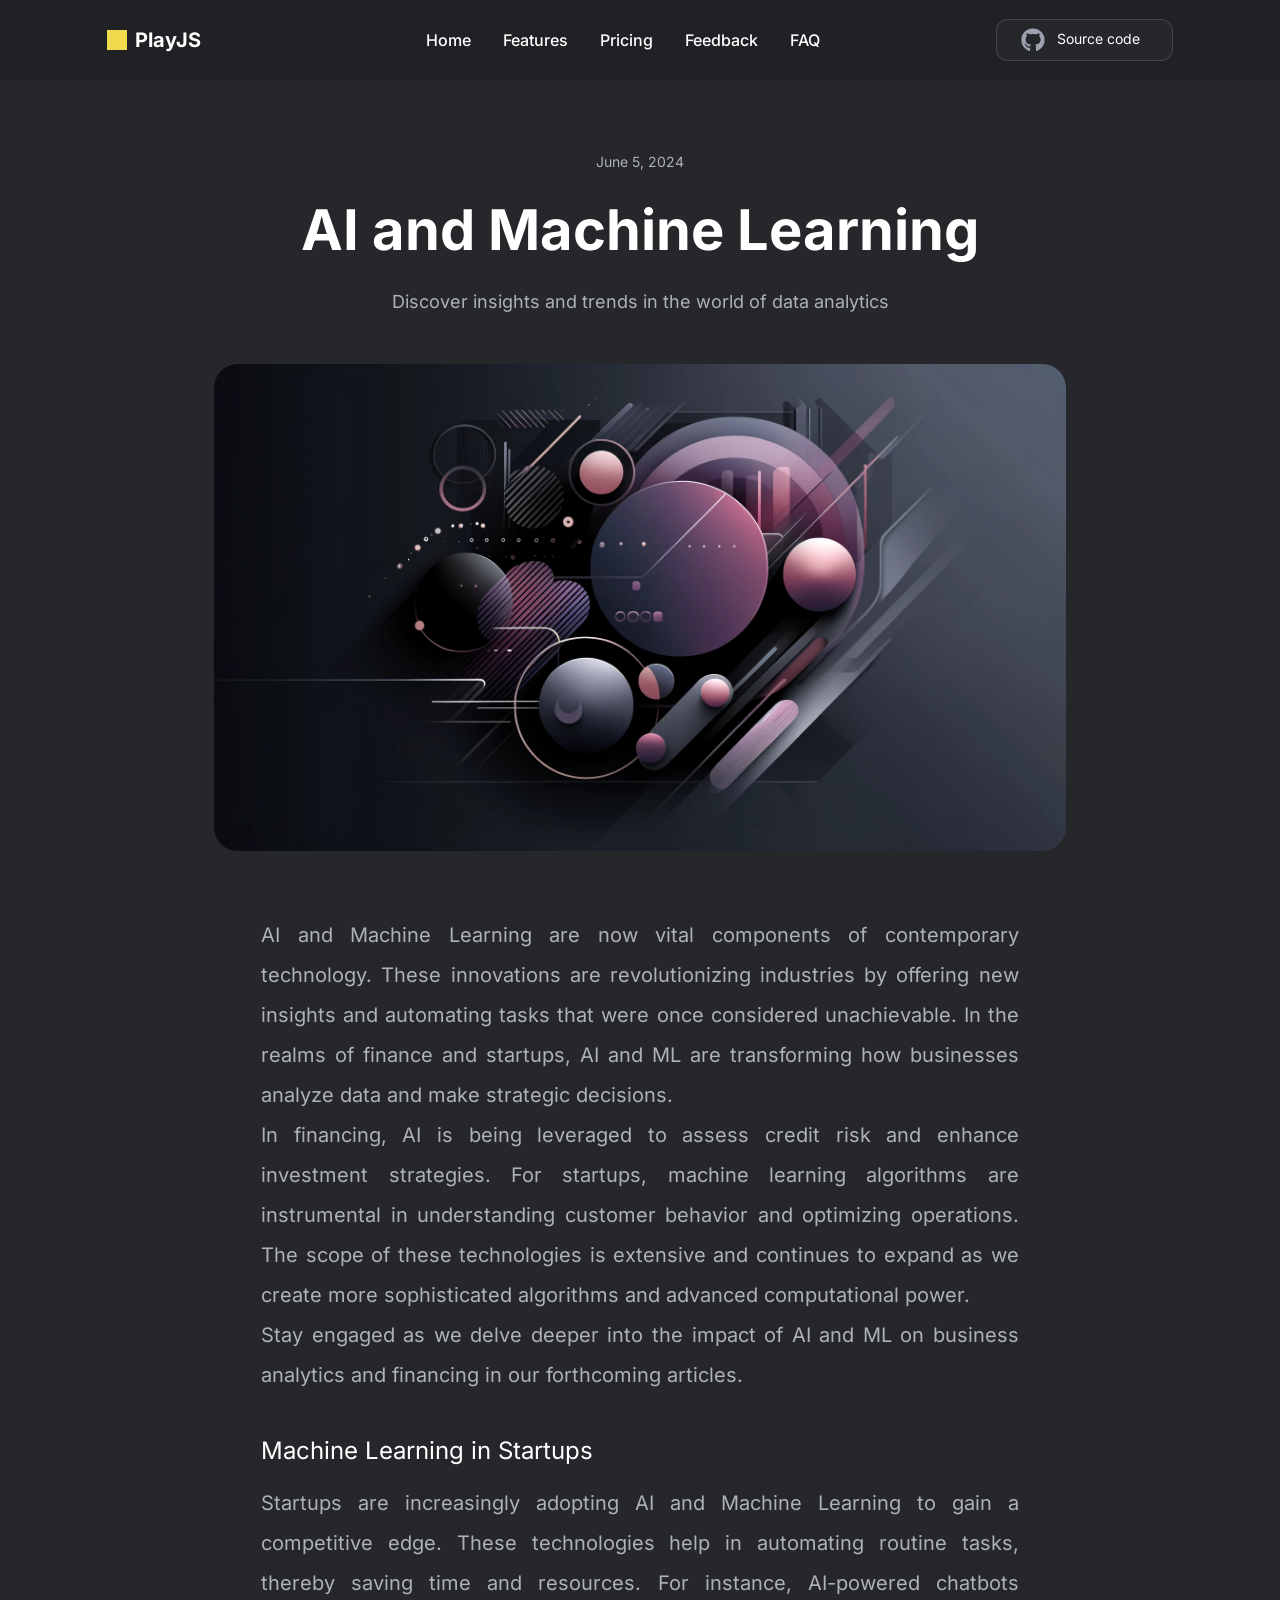
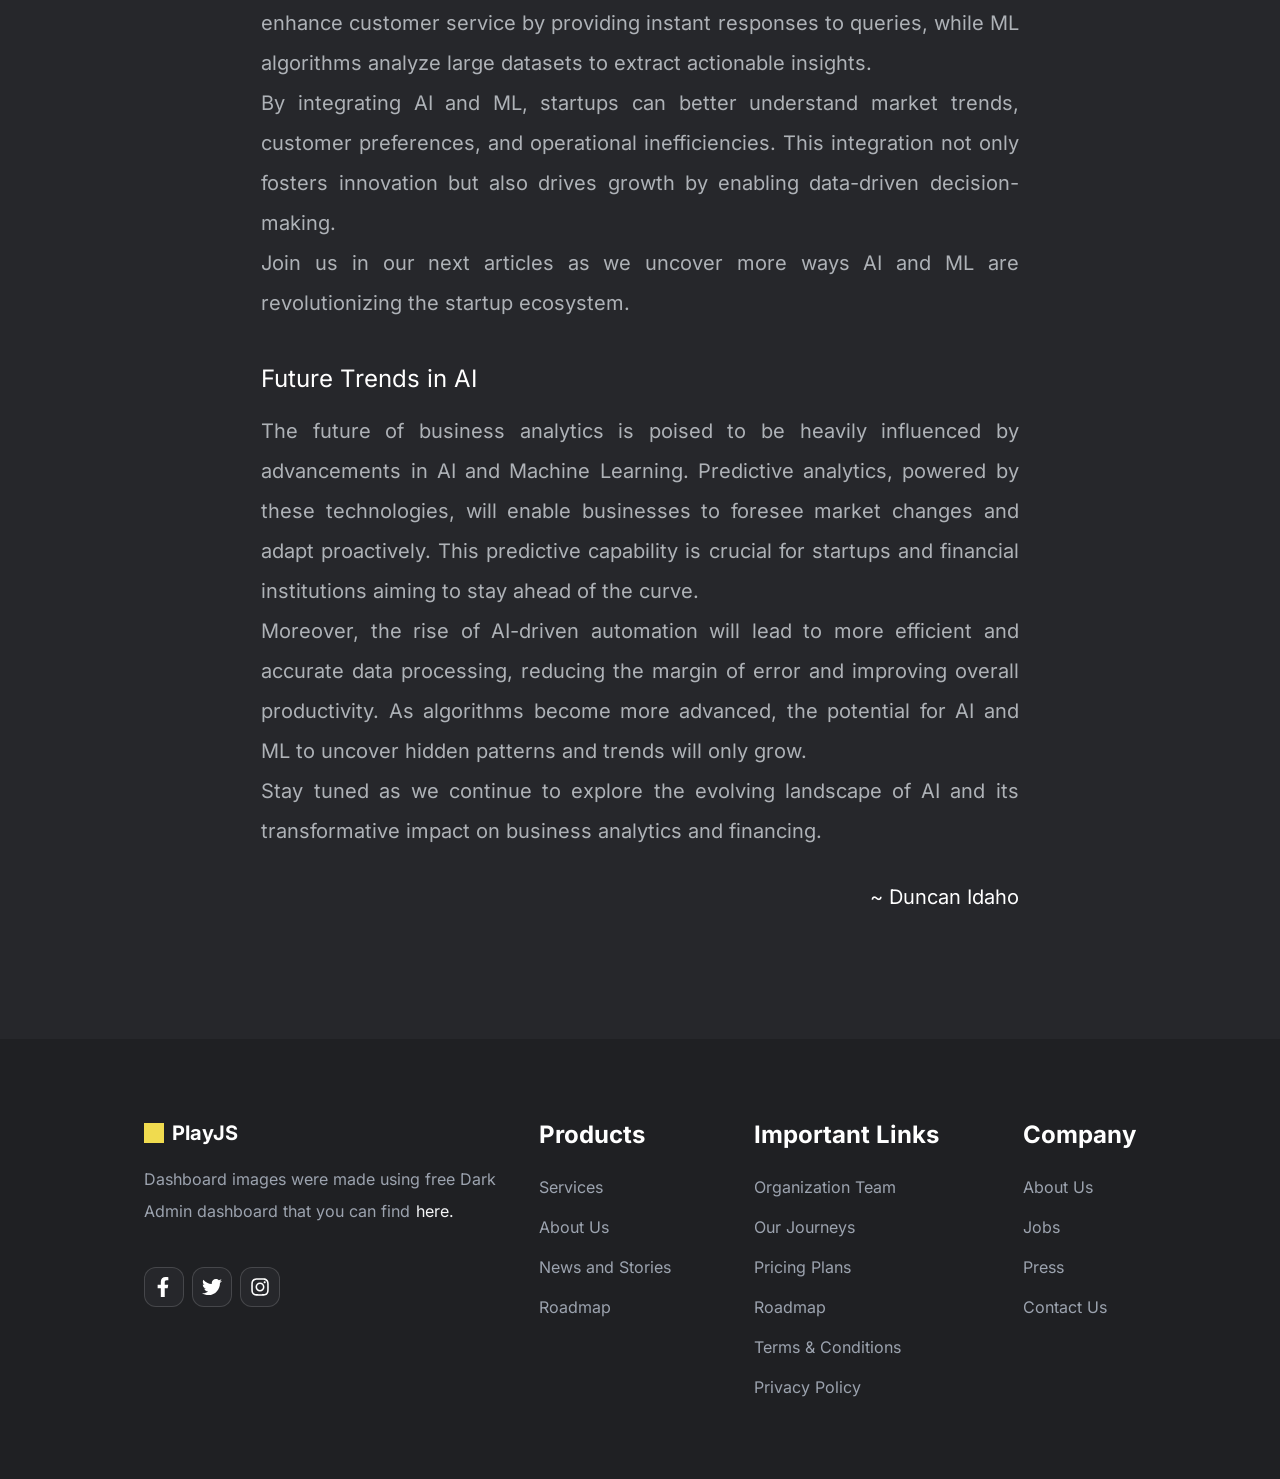
==== commit 74cbb39a: "deploy: salteadorneo/playjs@edd53e87aa11648ac97141ad3059c3a0e2ccd14b" ====
--- a/blog/article/index.html
+++ b/blog/article/index.html
@@ -1,5 +1,5 @@
-<!DOCTYPE html><html lang="en" class="bg-bgDark2"> <head><meta charset="UTF-8"><meta name="viewport" content="width=device-width"><link rel="icon" type="image/svg+xml" href="/favicon.svg"><meta name="generator" content="Astro v4.16.6"><meta name="description" content="Dark themed website template built on AstroJS, designed for fictional startup"><title>AI and Machine Learning</title><link rel="stylesheet" href="/playjs-web/_astro/index.DsJ271kk.css"></head> <body class="bg-bgDark2"> <main aria-label="Main content">  <style>astro-island,astro-slot,astro-static-slot{display:contents}</style><script>(()=>{var e=async t=>{await(await t())()};(self.Astro||(self.Astro={})).load=e;window.dispatchEvent(new Event("astro:load"));})();;(()=>{var A=Object.defineProperty;var g=(i,o,a)=>o in i?A(i,o,{enumerable:!0,configurable:!0,writable:!0,value:a}):i[o]=a;var d=(i,o,a)=>g(i,typeof o!="symbol"?o+"":o,a);{let i={0:t=>m(t),1:t=>a(t),2:t=>new RegExp(t),3:t=>new Date(t),4:t=>new Map(a(t)),5:t=>new Set(a(t)),6:t=>BigInt(t),7:t=>new URL(t),8:t=>new Uint8Array(t),9:t=>new Uint16Array(t),10:t=>new Uint32Array(t),11:t=>1/0*t},o=t=>{let[l,e]=t;return l in i?i[l](e):void 0},a=t=>t.map(o),m=t=>typeof t!="object"||t===null?t:Object.fromEntries(Object.entries(t).map(([l,e])=>[l,o(e)]));class y extends HTMLElement{constructor(){super(...arguments);d(this,"Component");d(this,"hydrator");d(this,"hydrate",async()=>{var b;if(!this.hydrator||!this.isConnected)return;let e=(b=this.parentElement)==null?void 0:b.closest("astro-island[ssr]");if(e){e.addEventListener("astro:hydrate",this.hydrate,{once:!0});return}let c=this.querySelectorAll("astro-slot"),n={},h=this.querySelectorAll("template[data-astro-template]");for(let r of h){let s=r.closest(this.tagName);s!=null&&s.isSameNode(this)&&(n[r.getAttribute("data-astro-template")||"default"]=r.innerHTML,r.remove())}for(let r of c){let s=r.closest(this.tagName);s!=null&&s.isSameNode(this)&&(n[r.getAttribute("name")||"default"]=r.innerHTML)}let p;try{p=this.hasAttribute("props")?m(JSON.parse(this.getAttribute("props"))):{}}catch(r){let s=this.getAttribute("component-url")||"<unknown>",v=this.getAttribute("component-export");throw v&&(s+=` (export ${v})`),console.error(`[hydrate] Error parsing props for component ${s}`,this.getAttribute("props"),r),r}let u;await this.hydrator(this)(this.Component,p,n,{client:this.getAttribute("client")}),this.removeAttribute("ssr"),this.dispatchEvent(new CustomEvent("astro:hydrate"))});d(this,"unmount",()=>{this.isConnected||this.dispatchEvent(new CustomEvent("astro:unmount"))})}disconnectedCallback(){document.removeEventListener("astro:after-swap",this.unmount),document.addEventListener("astro:after-swap",this.unmount,{once:!0})}connectedCallback(){if(!this.hasAttribute("await-children")||document.readyState==="interactive"||document.readyState==="complete")this.childrenConnectedCallback();else{let e=()=>{document.removeEventListener("DOMContentLoaded",e),c.disconnect(),this.childrenConnectedCallback()},c=new MutationObserver(()=>{var n;((n=this.lastChild)==null?void 0:n.nodeType)===Node.COMMENT_NODE&&this.lastChild.nodeValue==="astro:end"&&(this.lastChild.remove(),e())});c.observe(this,{childList:!0}),document.addEventListener("DOMContentLoaded",e)}}async childrenConnectedCallback(){let e=this.getAttribute("before-hydration-url");e&&await import(e),this.start()}async start(){let e=JSON.parse(this.getAttribute("opts")),c=this.getAttribute("client");if(Astro[c]===void 0){window.addEventListener(`astro:${c}`,()=>this.start(),{once:!0});return}try{await Astro[c](async()=>{let n=this.getAttribute("renderer-url"),[h,{default:p}]=await Promise.all([import(this.getAttribute("component-url")),n?import(n):()=>()=>{}]),u=this.getAttribute("component-export")||"default";if(!u.includes("."))this.Component=h[u];else{this.Component=h;for(let f of u.split("."))this.Component=this.Component[f]}return this.hydrator=p,this.hydrate},e,this)}catch(n){console.error(`[astro-island] Error hydrating ${this.getAttribute("component-url")}`,n)}}attributeChangedCallback(){this.hydrate()}}d(y,"observedAttributes",["props"]),customElements.get("astro-island")||customElements.define("astro-island",y)}})();</script><astro-island uid="NXk1R" prefix="r0" component-url="/playjs-web/_astro/Navbar.DLhM-nPY.js" component-export="Navbar" renderer-url="/playjs-web/_astro/client.BIGLHmRd.js" props="{}" ssr="" client="load" opts="{&quot;name&quot;:&quot;Navbar&quot;,&quot;value&quot;:true}" await-children=""><nav class="w-full h-20 flex flex-col justify-center items-center fixed bg-bgDark1 lg:bg-bgDarkTransparent z-40 lg:backdrop-blur-xl" aria-label="Main navigation"><div class="2xl:w-[1280px] xl:w-10/12 w-11/12 flex justify-between items-center relative"><div style="opacity:0;will-change:opacity"><a href="/#home" aria-label="Home"><div class="flex justify-start items-center grow basis-0"><div class="text-white mr-2 text-6xl"><div class="size-5 bg-[#f0db4f]"></div></div><div class="text-white font-[&#x27;Inter&#x27;] font-bold text-xl">PlayJS</div></div></a></div><div style="opacity:0;will-change:opacity"><div class="hidden lg:flex h-full pl-12 pb-2"><a class="text-white lg:text-base text-2xl  leading-6 mr-4 ml-4   2xl:mr-6 2xl:ml-6 cursor-pointer font-normal lg:font-medium hover:scale-110 transition h-full pt-2" href="/#home" aria-label="Home">Home</a><a class="text-white lg:text-base text-2xl  leading-6 mr-4 ml-4   2xl:mr-6 2xl:ml-6 cursor-pointer font-normal lg:font-medium hover:scale-110 transition h-full pt-2" href="/#features" aria-label="Features">Features</a><a class="text-white lg:text-base text-2xl  leading-6 mr-4 ml-4   2xl:mr-6 2xl:ml-6 cursor-pointer font-normal lg:font-medium hover:scale-110 transition h-full pt-2" href="/#pricing" aria-label="Pricing">Pricing</a><a class="text-white lg:text-base text-2xl  leading-6 mr-4 ml-4   2xl:mr-6 2xl:ml-6 cursor-pointer font-normal lg:font-medium hover:scale-110 transition h-full pt-2" href="/#feedback" aria-label="Feedback">Feedback</a><a class="text-white lg:text-base text-2xl  leading-6 mr-4 ml-4   2xl:mr-6 2xl:ml-6 cursor-pointer font-normal lg:font-medium hover:scale-110 transition h-full pt-2" href="/#FAQ" aria-label="FAQ">FAQ</a></div></div><div style="opacity:0;will-change:opacity"><div class="grow basis-0 justify-end hidden lg:flex"><a class="text-white main-border-gray rounded-xl
-           bg-bgDark2 hover:bg-bgDark3  border-gray-700 pl-6 pr-8 pt-2 pb-2 text-sm flex" href="https://github.com/matt765/Tidestream" target="_blank" aria-label="source code"><svg xmlns="http://www.w3.org/2000/svg" viewBox="0 0 496 512" class="w-6 h-6 mr-3 fill-gray-400"><path d="M165.9 397.4c0 2-2.3 3.6-5.2 3.6-3.3.3-5.6-1.3-5.6-3.6 0-2 2.3-3.6 5.2-3.6 3-.3 5.6 1.3 5.6 3.6zm-31.1-4.5c-.7 2 1.3 4.3 4.3 4.9 2.6 1 5.6 0 6.2-2s-1.3-4.3-4.3-5.2c-2.6-.7-5.5.3-6.2 2.3zm44.2-1.7c-2.9.7-4.9 2.6-4.6 4.9.3 2 2.9 3.3 5.9 2.6 2.9-.7 4.9-2.6 4.6-4.6-.3-1.9-3-3.2-5.9-2.9zM244.8 8C106.1 8 0 113.3 0 252c0 110.9 69.8 205.8 169.5 239.2 12.8 2.3 17.3-5.6 17.3-12.1 0-6.2-.3-40.4-.3-61.4 0 0-70 15-84.7-29.8 0 0-11.4-29.1-27.8-36.6 0 0-22.9-15.7 1.6-15.4 0 0 24.9 2 38.6 25.8 21.9 38.6 58.6 27.5 72.9 20.9 2.3-16 8.8-27.1 16-33.7-55.9-6.2-112.3-14.3-112.3-110.5 0-27.5 7.6-41.3 23.6-58.9-2.6-6.5-11.1-33.3 2.6-67.9 20.9-6.5 69 27 69 27 20-5.6 41.5-8.5 62.8-8.5s42.8 2.9 62.8 8.5c0 0 48.1-33.6 69-27 13.7 34.7 5.2 61.4 2.6 67.9 16 17.7 25.8 31.5 25.8 58.9 0 96.5-58.9 104.2-114.8 110.5 9.2 7.9 17 22.9 17 46.4 0 33.7-.3 75.4-.3 83.6 0 6.5 4.6 14.4 17.3 12.1C428.2 457.8 496 362.9 496 252 496 113.3 383.5 8 244.8 8zM97.2 352.9c-1.3 1-1 3.3.7 5.2 1.6 1.6 3.9 2.3 5.2 1 1.3-1 1-3.3-.7-5.2-1.6-1.6-3.9-2.3-5.2-1zm-10.8-8.1c-.7 1.3.3 2.9 2.3 3.9 1.6 1 3.6.7 4.3-.7.7-1.3-.3-2.9-2.3-3.9-2-.6-3.6-.3-4.3.7zm32.4 35.6c-1.6 1.3-1 4.3 1.3 6.2 2.3 2.3 5.2 2.6 6.5 1 1.3-1.3.7-4.3-1.3-6.2-2.2-2.3-5.2-2.6-6.5-1zm-11.4-14.7c-1.6 1-1.6 3.6 0 5.9 1.6 2.3 4.3 3.3 5.6 2.3 1.6-1.3 1.6-3.9 0-6.2-1.4-2.3-4-3.3-5.6-2z"></path></svg><span class="pt-px">Source code</span></a></div></div><div class="lg:hidden flex flex-col  px-2 py-3 border-solid border border-gray-600 rounded-md cursor-pointer hover:bg-bgDark2"><div class="w-5 h-0.5 bg-gray-500  mb-1"></div><div class="w-5 h-0.5 bg-gray-500  mb-1"></div><div class="w-5 h-0.5 bg-gray-500 "></div></div></div></nav><!--astro:end--></astro-island> <div class="flex justify-center bg-bgDark2 relative pt-2"><div class="px-2 sm:px-4"><article class=" p-8 text-center rounded-3xl w-full lg:w-[1200px] 2xl:w-[1400px] mb-24 mt-16 sm:mt-24"><header class="mb-12"><div class="text-sm text-secondaryText my-4">June 5, 2024</div><h1 class="text-[2rem] xs:text-[2.8rem] lg:text-[3.5rem] font-bold text-primaryText mb-4">AI and Machine Learning</h1><p class="text-lg text-secondaryText mb-4">Discover insights and trends in the world of data analytics</p></header><img src="/playjs-web/_astro/blog1.UgsBnp9Y.jpg" alt="AI and Machine Learning" class="rounded-3xl mb-8 w-10/12 md:w-3/4 mx-auto mt-8" aria-label="AI and Machine Learning"/><section class="text-secondaryText !leading-8 sm:!leading-10 sm:text-xl text-left sm:text-justify mx-auto w-full md:w-10/12 lg:w-2/3 mt-16" aria-labelledby="content-title">
+<!DOCTYPE html><html lang="en" class="bg-bgDark2"> <head><meta charset="UTF-8"><meta name="viewport" content="width=device-width"><link rel="icon" type="image/svg+xml" href="/favicon.svg"><meta name="generator" content="Astro v4.16.6"><meta name="description" content="Dark themed website template built on AstroJS, designed for fictional startup"><title>AI and Machine Learning</title><link rel="stylesheet" href="/_astro/index.BQd-1DBc.css"></head> <body class="bg-bgDark2"> <main aria-label="Main content">  <style>astro-island,astro-slot,astro-static-slot{display:contents}</style><script>(()=>{var e=async t=>{await(await t())()};(self.Astro||(self.Astro={})).load=e;window.dispatchEvent(new Event("astro:load"));})();;(()=>{var A=Object.defineProperty;var g=(i,o,a)=>o in i?A(i,o,{enumerable:!0,configurable:!0,writable:!0,value:a}):i[o]=a;var d=(i,o,a)=>g(i,typeof o!="symbol"?o+"":o,a);{let i={0:t=>m(t),1:t=>a(t),2:t=>new RegExp(t),3:t=>new Date(t),4:t=>new Map(a(t)),5:t=>new Set(a(t)),6:t=>BigInt(t),7:t=>new URL(t),8:t=>new Uint8Array(t),9:t=>new Uint16Array(t),10:t=>new Uint32Array(t),11:t=>1/0*t},o=t=>{let[l,e]=t;return l in i?i[l](e):void 0},a=t=>t.map(o),m=t=>typeof t!="object"||t===null?t:Object.fromEntries(Object.entries(t).map(([l,e])=>[l,o(e)]));class y extends HTMLElement{constructor(){super(...arguments);d(this,"Component");d(this,"hydrator");d(this,"hydrate",async()=>{var b;if(!this.hydrator||!this.isConnected)return;let e=(b=this.parentElement)==null?void 0:b.closest("astro-island[ssr]");if(e){e.addEventListener("astro:hydrate",this.hydrate,{once:!0});return}let c=this.querySelectorAll("astro-slot"),n={},h=this.querySelectorAll("template[data-astro-template]");for(let r of h){let s=r.closest(this.tagName);s!=null&&s.isSameNode(this)&&(n[r.getAttribute("data-astro-template")||"default"]=r.innerHTML,r.remove())}for(let r of c){let s=r.closest(this.tagName);s!=null&&s.isSameNode(this)&&(n[r.getAttribute("name")||"default"]=r.innerHTML)}let p;try{p=this.hasAttribute("props")?m(JSON.parse(this.getAttribute("props"))):{}}catch(r){let s=this.getAttribute("component-url")||"<unknown>",v=this.getAttribute("component-export");throw v&&(s+=` (export ${v})`),console.error(`[hydrate] Error parsing props for component ${s}`,this.getAttribute("props"),r),r}let u;await this.hydrator(this)(this.Component,p,n,{client:this.getAttribute("client")}),this.removeAttribute("ssr"),this.dispatchEvent(new CustomEvent("astro:hydrate"))});d(this,"unmount",()=>{this.isConnected||this.dispatchEvent(new CustomEvent("astro:unmount"))})}disconnectedCallback(){document.removeEventListener("astro:after-swap",this.unmount),document.addEventListener("astro:after-swap",this.unmount,{once:!0})}connectedCallback(){if(!this.hasAttribute("await-children")||document.readyState==="interactive"||document.readyState==="complete")this.childrenConnectedCallback();else{let e=()=>{document.removeEventListener("DOMContentLoaded",e),c.disconnect(),this.childrenConnectedCallback()},c=new MutationObserver(()=>{var n;((n=this.lastChild)==null?void 0:n.nodeType)===Node.COMMENT_NODE&&this.lastChild.nodeValue==="astro:end"&&(this.lastChild.remove(),e())});c.observe(this,{childList:!0}),document.addEventListener("DOMContentLoaded",e)}}async childrenConnectedCallback(){let e=this.getAttribute("before-hydration-url");e&&await import(e),this.start()}async start(){let e=JSON.parse(this.getAttribute("opts")),c=this.getAttribute("client");if(Astro[c]===void 0){window.addEventListener(`astro:${c}`,()=>this.start(),{once:!0});return}try{await Astro[c](async()=>{let n=this.getAttribute("renderer-url"),[h,{default:p}]=await Promise.all([import(this.getAttribute("component-url")),n?import(n):()=>()=>{}]),u=this.getAttribute("component-export")||"default";if(!u.includes("."))this.Component=h[u];else{this.Component=h;for(let f of u.split("."))this.Component=this.Component[f]}return this.hydrator=p,this.hydrate},e,this)}catch(n){console.error(`[astro-island] Error hydrating ${this.getAttribute("component-url")}`,n)}}attributeChangedCallback(){this.hydrate()}}d(y,"observedAttributes",["props"]),customElements.get("astro-island")||customElements.define("astro-island",y)}})();</script><astro-island uid="NXk1R" prefix="r0" component-url="/_astro/Navbar.DLhM-nPY.js" component-export="Navbar" renderer-url="/_astro/client.BIGLHmRd.js" props="{}" ssr="" client="load" opts="{&quot;name&quot;:&quot;Navbar&quot;,&quot;value&quot;:true}" await-children=""><nav class="w-full h-20 flex flex-col justify-center items-center fixed bg-bgDark1 lg:bg-bgDarkTransparent z-40 lg:backdrop-blur-xl" aria-label="Main navigation"><div class="2xl:w-[1280px] xl:w-10/12 w-11/12 flex justify-between items-center relative"><div style="opacity:0;will-change:opacity"><a href="/#home" aria-label="Home"><div class="flex justify-start items-center grow basis-0"><div class="text-white mr-2 text-6xl"><div class="size-5 bg-[#f0db4f]"></div></div><div class="text-white font-[&#x27;Inter&#x27;] font-bold text-xl">PlayJS</div></div></a></div><div style="opacity:0;will-change:opacity"><div class="hidden lg:flex h-full pl-12 pb-2"><a class="text-white lg:text-base text-2xl  leading-6 mr-4 ml-4   2xl:mr-6 2xl:ml-6 cursor-pointer font-normal lg:font-medium hover:scale-110 transition h-full pt-2" href="/#home" aria-label="Home">Home</a><a class="text-white lg:text-base text-2xl  leading-6 mr-4 ml-4   2xl:mr-6 2xl:ml-6 cursor-pointer font-normal lg:font-medium hover:scale-110 transition h-full pt-2" href="/#features" aria-label="Features">Features</a><a class="text-white lg:text-base text-2xl  leading-6 mr-4 ml-4   2xl:mr-6 2xl:ml-6 cursor-pointer font-normal lg:font-medium hover:scale-110 transition h-full pt-2" href="/#pricing" aria-label="Pricing">Pricing</a><a class="text-white lg:text-base text-2xl  leading-6 mr-4 ml-4   2xl:mr-6 2xl:ml-6 cursor-pointer font-normal lg:font-medium hover:scale-110 transition h-full pt-2" href="/#feedback" aria-label="Feedback">Feedback</a><a class="text-white lg:text-base text-2xl  leading-6 mr-4 ml-4   2xl:mr-6 2xl:ml-6 cursor-pointer font-normal lg:font-medium hover:scale-110 transition h-full pt-2" href="/#FAQ" aria-label="FAQ">FAQ</a></div></div><div style="opacity:0;will-change:opacity"><div class="grow basis-0 justify-end hidden lg:flex"><a class="text-white main-border-gray rounded-xl
+           bg-bgDark2 hover:bg-bgDark3  border-gray-700 pl-6 pr-8 pt-2 pb-2 text-sm flex" href="https://github.com/matt765/Tidestream" target="_blank" aria-label="source code"><svg xmlns="http://www.w3.org/2000/svg" viewBox="0 0 496 512" class="w-6 h-6 mr-3 fill-gray-400"><path d="M165.9 397.4c0 2-2.3 3.6-5.2 3.6-3.3.3-5.6-1.3-5.6-3.6 0-2 2.3-3.6 5.2-3.6 3-.3 5.6 1.3 5.6 3.6zm-31.1-4.5c-.7 2 1.3 4.3 4.3 4.9 2.6 1 5.6 0 6.2-2s-1.3-4.3-4.3-5.2c-2.6-.7-5.5.3-6.2 2.3zm44.2-1.7c-2.9.7-4.9 2.6-4.6 4.9.3 2 2.9 3.3 5.9 2.6 2.9-.7 4.9-2.6 4.6-4.6-.3-1.9-3-3.2-5.9-2.9zM244.8 8C106.1 8 0 113.3 0 252c0 110.9 69.8 205.8 169.5 239.2 12.8 2.3 17.3-5.6 17.3-12.1 0-6.2-.3-40.4-.3-61.4 0 0-70 15-84.7-29.8 0 0-11.4-29.1-27.8-36.6 0 0-22.9-15.7 1.6-15.4 0 0 24.9 2 38.6 25.8 21.9 38.6 58.6 27.5 72.9 20.9 2.3-16 8.8-27.1 16-33.7-55.9-6.2-112.3-14.3-112.3-110.5 0-27.5 7.6-41.3 23.6-58.9-2.6-6.5-11.1-33.3 2.6-67.9 20.9-6.5 69 27 69 27 20-5.6 41.5-8.5 62.8-8.5s42.8 2.9 62.8 8.5c0 0 48.1-33.6 69-27 13.7 34.7 5.2 61.4 2.6 67.9 16 17.7 25.8 31.5 25.8 58.9 0 96.5-58.9 104.2-114.8 110.5 9.2 7.9 17 22.9 17 46.4 0 33.7-.3 75.4-.3 83.6 0 6.5 4.6 14.4 17.3 12.1C428.2 457.8 496 362.9 496 252 496 113.3 383.5 8 244.8 8zM97.2 352.9c-1.3 1-1 3.3.7 5.2 1.6 1.6 3.9 2.3 5.2 1 1.3-1 1-3.3-.7-5.2-1.6-1.6-3.9-2.3-5.2-1zm-10.8-8.1c-.7 1.3.3 2.9 2.3 3.9 1.6 1 3.6.7 4.3-.7.7-1.3-.3-2.9-2.3-3.9-2-.6-3.6-.3-4.3.7zm32.4 35.6c-1.6 1.3-1 4.3 1.3 6.2 2.3 2.3 5.2 2.6 6.5 1 1.3-1.3.7-4.3-1.3-6.2-2.2-2.3-5.2-2.6-6.5-1zm-11.4-14.7c-1.6 1-1.6 3.6 0 5.9 1.6 2.3 4.3 3.3 5.6 2.3 1.6-1.3 1.6-3.9 0-6.2-1.4-2.3-4-3.3-5.6-2z"></path></svg><span class="pt-px">Source code</span></a></div></div><div class="lg:hidden flex flex-col  px-2 py-3 border-solid border border-gray-600 rounded-md cursor-pointer hover:bg-bgDark2"><div class="w-5 h-0.5 bg-gray-500  mb-1"></div><div class="w-5 h-0.5 bg-gray-500  mb-1"></div><div class="w-5 h-0.5 bg-gray-500 "></div></div></div></nav><!--astro:end--></astro-island> <div class="flex justify-center bg-bgDark2 relative pt-2"><div class="px-2 sm:px-4"><article class=" p-8 text-center rounded-3xl w-full lg:w-[1200px] 2xl:w-[1400px] mb-24 mt-16 sm:mt-24"><header class="mb-12"><div class="text-sm text-secondaryText my-4">June 5, 2024</div><h1 class="text-[2rem] xs:text-[2.8rem] lg:text-[3.5rem] font-bold text-primaryText mb-4">AI and Machine Learning</h1><p class="text-lg text-secondaryText mb-4">Discover insights and trends in the world of data analytics</p></header><img src="/_astro/blog1.UgsBnp9Y.jpg" alt="AI and Machine Learning" class="rounded-3xl mb-8 w-10/12 md:w-3/4 mx-auto mt-8" aria-label="AI and Machine Learning"/><section class="text-secondaryText !leading-8 sm:!leading-10 sm:text-xl text-left sm:text-justify mx-auto w-full md:w-10/12 lg:w-2/3 mt-16" aria-labelledby="content-title">
     <p>AI and Machine Learning are now vital components of contemporary technology. These innovations are revolutionizing industries by offering new insights and automating tasks that were once considered unachievable. In the realms of finance and startups, AI and ML are transforming how businesses analyze data and make strategic decisions.</p>
     <p>In financing, AI is being leveraged to assess credit risk and enhance investment strategies. For startups, machine learning algorithms are instrumental in understanding customer behavior and optimizing operations. The scope of these technologies is extensive and continues to expand as we create more sophisticated algorithms and advanced computational power.</p>
     <p>Stay engaged as we delve deeper into the impact of AI and ML on business analytics and financing in our forthcoming articles.</p><br/>
@@ -11,4 +11,4 @@
     <p>The future of business analytics is poised to be heavily influenced by advancements in AI and Machine Learning. Predictive analytics, powered by these technologies, will enable businesses to foresee market changes and adapt proactively. This predictive capability is crucial for startups and financial institutions aiming to stay ahead of the curve.</p>
     <p>Moreover, the rise of AI-driven automation will lead to more efficient and accurate data processing, reducing the margin of error and improving overall productivity. As algorithms become more advanced, the potential for AI and ML to uncover hidden patterns and trends will only grow.</p>
     <p>Stay tuned as we continue to explore the evolving landscape of AI and its transformative impact on business analytics and financing.</p>
-  </section><div class="w-4/5 lg:w-2/3 text-right mx-auto mt-8 text-primaryText text-xl">~ Duncan Idaho</div></article></div></div> <footer aria-label="Site footer"><div class="pt-10  lg:pt-20 lg:pb-16 bg-bgDark1 radius-for-skewed "><div class="container mx-auto px-4 w-4/5 md:w-11/12 lg:w-10/12 xl:w-4/5 2xl:w-2/3"><div class="flex flex-wrap"><div class="w-full lg:w-1/3 mb-16 lg:mb-0"><div class="flex justify-center lg:justify-start items-center grow basis-0"><div class="text-white mr-2 text-6xl"><div class="size-5 bg-[#f0db4f]"></div></div><div class="text-white font-[&#x27;Inter&#x27;] font-bold text-xl">PlayJS</div></div><p class="mb-10 mt-4 sm:w-[22rem] lg:w-[20rem] xl:w-[24rem] text-gray-400 leading-loose text-center lg:text-left mx-auto lg:mx-0">Dashboard images were made using free Dark Admin dashboard that you can find<a href="https://bootstrapious.com/p/bootstrap-4-dark-admin" target="_blank" class="text-gray-100 ml-1.5 " aria-label="Dark Admin Dashboard">here.</a></p><div class="w-36 mx-auto lg:mx-0"><a class="inline-block w-10  h-10 mr-2 p-2 pt-[0.55rem] outlined-button" href="#" aria-label="Facebook"><svg xmlns="http://www.w3.org/2000/svg" viewBox="0 0 320 512" fill="white" class="h-5 w-5"><path d="M279.14 288l14.22-92.66h-88.91v-60.13c0-25.35 12.42-50.06 52.24-50.06h40.42V6.26S260.43 0 225.36 0c-73.22 0-121.08 44.38-121.08 124.72v70.62H22.89V288h81.39v224h100.17V288z"></path></svg></a><a class="inline-block w-10  h-10 mr-2 p-2 pt-[0.55rem] pl-[0.55rem] outlined-button" href="#" aria-label="Twitter"><svg xmlns="http://www.w3.org/2000/svg" viewBox="0 0 512 512" fill="white" class="h-5 w-5"><path d="M459.37 151.716c.325 4.548.325 9.097.325 13.645 0 138.72-105.583 298.558-298.558 298.558-59.452 0-114.68-17.219-161.137-47.106 8.447.974 16.568 1.299 25.34 1.299 49.055 0 94.213-16.568 130.274-44.832-46.132-.975-84.792-31.188-98.112-72.772 6.498.974 12.995 1.624 19.818 1.624 9.421 0 18.843-1.3 27.614-3.573-48.081-9.747-84.143-51.98-84.143-102.985v-1.299c13.969 7.797 30.214 12.67 47.431 13.319-28.264-18.843-46.781-51.005-46.781-87.391 0-19.492 5.197-37.36 14.294-52.954 51.655 63.675 129.3 105.258 216.365 109.807-1.624-7.797-2.599-15.918-2.599-24.04 0-57.828 46.782-104.934 104.934-104.934 30.213 0 57.502 12.67 76.67 33.137 23.715-4.548 46.456-13.32 66.599-25.34-7.798 24.366-24.366 44.833-46.132 57.827 21.117-2.273 41.584-8.122 60.426-16.243-14.292 20.791-32.161 39.308-52.628 54.253z"></path></svg></a><a class="inline-block w-10  h-10 mr-2 p-2 pt-[0.55rem] pl-[0.55rem] outlined-button" href="#" aria-label="Instagram"><svg xmlns="http://www.w3.org/2000/svg" viewBox="0 0 448 512" fill="white" class="h-5 w-5"><path d="M224.1 141c-63.6 0-114.9 51.3-114.9 114.9s51.3 114.9 114.9 114.9S339 319.5 339 255.9 287.7 141 224.1 141zm0 189.6c-41.1 0-74.7-33.5-74.7-74.7s33.5-74.7 74.7-74.7 74.7 33.5 74.7 74.7-33.6 74.7-74.7 74.7zm146.4-194.3c0 14.9-12 26.8-26.8 26.8-14.9 0-26.8-12-26.8-26.8s12-26.8 26.8-26.8 26.8 12 26.8 26.8zm76.1 27.2c-1.7-35.9-9.9-67.7-36.2-93.9-26.2-26.2-58-34.4-93.9-36.2-37-2.1-147.9-2.1-184.9 0-35.8 1.7-67.6 9.9-93.9 36.1s-34.4 58-36.2 93.9c-2.1 37-2.1 147.9 0 184.9 1.7 35.9 9.9 67.7 36.2 93.9s58 34.4 93.9 36.2c37 2.1 147.9 2.1 184.9 0 35.9-1.7 67.7-9.9 93.9-36.2 26.2-26.2 34.4-58 36.2-93.9 2.1-37 2.1-147.8 0-184.8zM398.8 388c-7.8 19.6-22.9 34.7-42.6 42.6-29.5 11.7-99.5 9-132.1 9s-102.7 2.6-132.1-9c-19.6-7.8-34.7-22.9-42.6-42.6-11.7-29.5-9-99.5-9-132.1s-2.6-102.7 9-132.1c7.8-19.6 22.9-34.7 42.6-42.6 29.5-11.7 99.5-9 132.1-9s102.7-2.6 132.1 9c19.6 7.8 34.7 22.9 42.6 42.6 11.7 29.5 9 99.5 9 132.1s2.7 102.7-9 132.1z"></path></svg></a></div></div><div class="w-full lg:w-2/3  lg:pl-16 hidden lg:flex flex-wrap justify-between"><div class="w-full md:w-1/3 lg:w-auto mb-16 md:mb-0"><h3 class="mb-6 text-2xl font-bold text-primaryText">Products</h3><ul><li class="mb-4"><a class="text-gray-400 hover:text-gray-300" href="#" aria-label="Services">Services</a></li><li class="mb-4"><a class="text-gray-400 hover:text-gray-300" href="#" aria-label="About Us">About Us</a></li><li class="mb-4"><a class="text-gray-400 hover:text-gray-300" href="#" aria-label="News and Stories">News and Stories</a></li><li class="mb-4"><a class="text-gray-400 hover:text-gray-300" href="#" aria-label="Roadmap">Roadmap</a></li></ul></div><div class="w-full md:w-1/3 lg:w-auto mb-16 md:mb-0"><h3 class="mb-6 text-2xl font-bold text-primaryText">Important Links</h3><ul><li class="mb-4"><a class="text-gray-400 hover:text-gray-300" href="#" aria-label="Organization Team">Organization Team</a></li><li class="mb-4"><a class="text-gray-400 hover:text-gray-300" href="#" aria-label="Our Journeys">Our Journeys</a></li><li class="mb-4"><a class="text-gray-400 hover:text-gray-300" href="#" aria-label="Pricing Plans">Pricing Plans</a></li><li class="mb-4"><a class="text-gray-400 hover:text-gray-300" href="#" aria-label="Roadmap">Roadmap</a></li><li class="mb-4"><a class="text-gray-400 hover:text-gray-300" href="#" aria-label="Terms &amp; Conditions">Terms &amp; Conditions</a></li><li class="mb-4"><a class="text-gray-400 hover:text-gray-300" href="#" aria-label="Privacy Policy">Privacy Policy</a></li></ul></div><div class="w-full md:w-1/3 lg:w-auto"><h3 class="mb-6 text-2xl font-bold text-primaryText">Company</h3><ul><li class="mb-4"><a class="text-gray-400 hover:text-gray-300" href="#" aria-label="About Us">About Us</a></li><li class="mb-4"><a class="text-gray-400 hover:text-gray-300" href="#" aria-label="Jobs">Jobs</a></li><li class="mb-4"><a class="text-gray-400 hover:text-gray-300" href="#" aria-label="Press">Press</a></li><li class="mb-4"><a class="text-gray-400 hover:text-gray-300" href="#" aria-label="Contact Us">Contact Us</a></li></ul></div></div></div></div></div></footer> <astro-island uid="Z2iKSsK" prefix="r3" component-url="/playjs-web/_astro/ScrollUpButton.BD0-oT8M.js" component-export="ScrollUpButton" renderer-url="/playjs-web/_astro/client.BIGLHmRd.js" props="{}" ssr="" client="load" opts="{&quot;name&quot;:&quot;ScrollUpButton&quot;,&quot;value&quot;:true}"></astro-island>  </main>  </body> </html>+  </section><div class="w-4/5 lg:w-2/3 text-right mx-auto mt-8 text-primaryText text-xl">~ Duncan Idaho</div></article></div></div> <footer aria-label="Site footer"><div class="pt-10  lg:pt-20 lg:pb-16 bg-bgDark1 radius-for-skewed "><div class="container mx-auto px-4 w-4/5 md:w-11/12 lg:w-10/12 xl:w-4/5 2xl:w-2/3"><div class="flex flex-wrap"><div class="w-full lg:w-1/3 mb-16 lg:mb-0"><div class="flex justify-center lg:justify-start items-center grow basis-0"><div class="text-white mr-2 text-6xl"><div class="size-5 bg-[#f0db4f]"></div></div><div class="text-white font-[&#x27;Inter&#x27;] font-bold text-xl">PlayJS</div></div><p class="mb-10 mt-4 sm:w-[22rem] lg:w-[20rem] xl:w-[24rem] text-gray-400 leading-loose text-center lg:text-left mx-auto lg:mx-0">Dashboard images were made using free Dark Admin dashboard that you can find<a href="https://bootstrapious.com/p/bootstrap-4-dark-admin" target="_blank" class="text-gray-100 ml-1.5 " aria-label="Dark Admin Dashboard">here.</a></p><div class="w-36 mx-auto lg:mx-0"><a class="inline-block w-10  h-10 mr-2 p-2 pt-[0.55rem] outlined-button" href="#" aria-label="Facebook"><svg xmlns="http://www.w3.org/2000/svg" viewBox="0 0 320 512" fill="white" class="h-5 w-5"><path d="M279.14 288l14.22-92.66h-88.91v-60.13c0-25.35 12.42-50.06 52.24-50.06h40.42V6.26S260.43 0 225.36 0c-73.22 0-121.08 44.38-121.08 124.72v70.62H22.89V288h81.39v224h100.17V288z"></path></svg></a><a class="inline-block w-10  h-10 mr-2 p-2 pt-[0.55rem] pl-[0.55rem] outlined-button" href="#" aria-label="Twitter"><svg xmlns="http://www.w3.org/2000/svg" viewBox="0 0 512 512" fill="white" class="h-5 w-5"><path d="M459.37 151.716c.325 4.548.325 9.097.325 13.645 0 138.72-105.583 298.558-298.558 298.558-59.452 0-114.68-17.219-161.137-47.106 8.447.974 16.568 1.299 25.34 1.299 49.055 0 94.213-16.568 130.274-44.832-46.132-.975-84.792-31.188-98.112-72.772 6.498.974 12.995 1.624 19.818 1.624 9.421 0 18.843-1.3 27.614-3.573-48.081-9.747-84.143-51.98-84.143-102.985v-1.299c13.969 7.797 30.214 12.67 47.431 13.319-28.264-18.843-46.781-51.005-46.781-87.391 0-19.492 5.197-37.36 14.294-52.954 51.655 63.675 129.3 105.258 216.365 109.807-1.624-7.797-2.599-15.918-2.599-24.04 0-57.828 46.782-104.934 104.934-104.934 30.213 0 57.502 12.67 76.67 33.137 23.715-4.548 46.456-13.32 66.599-25.34-7.798 24.366-24.366 44.833-46.132 57.827 21.117-2.273 41.584-8.122 60.426-16.243-14.292 20.791-32.161 39.308-52.628 54.253z"></path></svg></a><a class="inline-block w-10  h-10 mr-2 p-2 pt-[0.55rem] pl-[0.55rem] outlined-button" href="#" aria-label="Instagram"><svg xmlns="http://www.w3.org/2000/svg" viewBox="0 0 448 512" fill="white" class="h-5 w-5"><path d="M224.1 141c-63.6 0-114.9 51.3-114.9 114.9s51.3 114.9 114.9 114.9S339 319.5 339 255.9 287.7 141 224.1 141zm0 189.6c-41.1 0-74.7-33.5-74.7-74.7s33.5-74.7 74.7-74.7 74.7 33.5 74.7 74.7-33.6 74.7-74.7 74.7zm146.4-194.3c0 14.9-12 26.8-26.8 26.8-14.9 0-26.8-12-26.8-26.8s12-26.8 26.8-26.8 26.8 12 26.8 26.8zm76.1 27.2c-1.7-35.9-9.9-67.7-36.2-93.9-26.2-26.2-58-34.4-93.9-36.2-37-2.1-147.9-2.1-184.9 0-35.8 1.7-67.6 9.9-93.9 36.1s-34.4 58-36.2 93.9c-2.1 37-2.1 147.9 0 184.9 1.7 35.9 9.9 67.7 36.2 93.9s58 34.4 93.9 36.2c37 2.1 147.9 2.1 184.9 0 35.9-1.7 67.7-9.9 93.9-36.2 26.2-26.2 34.4-58 36.2-93.9 2.1-37 2.1-147.8 0-184.8zM398.8 388c-7.8 19.6-22.9 34.7-42.6 42.6-29.5 11.7-99.5 9-132.1 9s-102.7 2.6-132.1-9c-19.6-7.8-34.7-22.9-42.6-42.6-11.7-29.5-9-99.5-9-132.1s-2.6-102.7 9-132.1c7.8-19.6 22.9-34.7 42.6-42.6 29.5-11.7 99.5-9 132.1-9s102.7-2.6 132.1 9c19.6 7.8 34.7 22.9 42.6 42.6 11.7 29.5 9 99.5 9 132.1s2.7 102.7-9 132.1z"></path></svg></a></div></div><div class="w-full lg:w-2/3  lg:pl-16 hidden lg:flex flex-wrap justify-between"><div class="w-full md:w-1/3 lg:w-auto mb-16 md:mb-0"><h3 class="mb-6 text-2xl font-bold text-primaryText">Products</h3><ul><li class="mb-4"><a class="text-gray-400 hover:text-gray-300" href="#" aria-label="Services">Services</a></li><li class="mb-4"><a class="text-gray-400 hover:text-gray-300" href="#" aria-label="About Us">About Us</a></li><li class="mb-4"><a class="text-gray-400 hover:text-gray-300" href="#" aria-label="News and Stories">News and Stories</a></li><li class="mb-4"><a class="text-gray-400 hover:text-gray-300" href="#" aria-label="Roadmap">Roadmap</a></li></ul></div><div class="w-full md:w-1/3 lg:w-auto mb-16 md:mb-0"><h3 class="mb-6 text-2xl font-bold text-primaryText">Important Links</h3><ul><li class="mb-4"><a class="text-gray-400 hover:text-gray-300" href="#" aria-label="Organization Team">Organization Team</a></li><li class="mb-4"><a class="text-gray-400 hover:text-gray-300" href="#" aria-label="Our Journeys">Our Journeys</a></li><li class="mb-4"><a class="text-gray-400 hover:text-gray-300" href="#" aria-label="Pricing Plans">Pricing Plans</a></li><li class="mb-4"><a class="text-gray-400 hover:text-gray-300" href="#" aria-label="Roadmap">Roadmap</a></li><li class="mb-4"><a class="text-gray-400 hover:text-gray-300" href="#" aria-label="Terms &amp; Conditions">Terms &amp; Conditions</a></li><li class="mb-4"><a class="text-gray-400 hover:text-gray-300" href="#" aria-label="Privacy Policy">Privacy Policy</a></li></ul></div><div class="w-full md:w-1/3 lg:w-auto"><h3 class="mb-6 text-2xl font-bold text-primaryText">Company</h3><ul><li class="mb-4"><a class="text-gray-400 hover:text-gray-300" href="#" aria-label="About Us">About Us</a></li><li class="mb-4"><a class="text-gray-400 hover:text-gray-300" href="#" aria-label="Jobs">Jobs</a></li><li class="mb-4"><a class="text-gray-400 hover:text-gray-300" href="#" aria-label="Press">Press</a></li><li class="mb-4"><a class="text-gray-400 hover:text-gray-300" href="#" aria-label="Contact Us">Contact Us</a></li></ul></div></div></div></div></div></footer> <astro-island uid="Z2iKSsK" prefix="r3" component-url="/_astro/ScrollUpButton.BD0-oT8M.js" component-export="ScrollUpButton" renderer-url="/_astro/client.BIGLHmRd.js" props="{}" ssr="" client="load" opts="{&quot;name&quot;:&quot;ScrollUpButton&quot;,&quot;value&quot;:true}"></astro-island>  </main>  </body> </html>
--- a/_astro/index.BQd-1DBc.css
+++ b/_astro/index.BQd-1DBc.css
@@ -0,0 +1 @@
+*,:before,:after{--tw-border-spacing-x: 0;--tw-border-spacing-y: 0;--tw-translate-x: 0;--tw-translate-y: 0;--tw-rotate: 0;--tw-skew-x: 0;--tw-skew-y: 0;--tw-scale-x: 1;--tw-scale-y: 1;--tw-pan-x: ;--tw-pan-y: ;--tw-pinch-zoom: ;--tw-scroll-snap-strictness: proximity;--tw-gradient-from-position: ;--tw-gradient-via-position: ;--tw-gradient-to-position: ;--tw-ordinal: ;--tw-slashed-zero: ;--tw-numeric-figure: ;--tw-numeric-spacing: ;--tw-numeric-fraction: ;--tw-ring-inset: ;--tw-ring-offset-width: 0px;--tw-ring-offset-color: #fff;--tw-ring-color: rgb(59 130 246 / .5);--tw-ring-offset-shadow: 0 0 #0000;--tw-ring-shadow: 0 0 #0000;--tw-shadow: 0 0 #0000;--tw-shadow-colored: 0 0 #0000;--tw-blur: ;--tw-brightness: ;--tw-contrast: ;--tw-grayscale: ;--tw-hue-rotate: ;--tw-invert: ;--tw-saturate: ;--tw-sepia: ;--tw-drop-shadow: ;--tw-backdrop-blur: ;--tw-backdrop-brightness: ;--tw-backdrop-contrast: ;--tw-backdrop-grayscale: ;--tw-backdrop-hue-rotate: ;--tw-backdrop-invert: ;--tw-backdrop-opacity: ;--tw-backdrop-saturate: ;--tw-backdrop-sepia: ;--tw-contain-size: ;--tw-contain-layout: ;--tw-contain-paint: ;--tw-contain-style: }::backdrop{--tw-border-spacing-x: 0;--tw-border-spacing-y: 0;--tw-translate-x: 0;--tw-translate-y: 0;--tw-rotate: 0;--tw-skew-x: 0;--tw-skew-y: 0;--tw-scale-x: 1;--tw-scale-y: 1;--tw-pan-x: ;--tw-pan-y: ;--tw-pinch-zoom: ;--tw-scroll-snap-strictness: proximity;--tw-gradient-from-position: ;--tw-gradient-via-position: ;--tw-gradient-to-position: ;--tw-ordinal: ;--tw-slashed-zero: ;--tw-numeric-figure: ;--tw-numeric-spacing: ;--tw-numeric-fraction: ;--tw-ring-inset: ;--tw-ring-offset-width: 0px;--tw-ring-offset-color: #fff;--tw-ring-color: rgb(59 130 246 / .5);--tw-ring-offset-shadow: 0 0 #0000;--tw-ring-shadow: 0 0 #0000;--tw-shadow: 0 0 #0000;--tw-shadow-colored: 0 0 #0000;--tw-blur: ;--tw-brightness: ;--tw-contrast: ;--tw-grayscale: ;--tw-hue-rotate: ;--tw-invert: ;--tw-saturate: ;--tw-sepia: ;--tw-drop-shadow: ;--tw-backdrop-blur: ;--tw-backdrop-brightness: ;--tw-backdrop-contrast: ;--tw-backdrop-grayscale: ;--tw-backdrop-hue-rotate: ;--tw-backdrop-invert: ;--tw-backdrop-opacity: ;--tw-backdrop-saturate: ;--tw-backdrop-sepia: ;--tw-contain-size: ;--tw-contain-layout: ;--tw-contain-paint: ;--tw-contain-style: }*,:before,:after{box-sizing:border-box;border-width:0;border-style:solid;border-color:#e5e7eb}:before,:after{--tw-content: ""}html,:host{line-height:1.5;-webkit-text-size-adjust:100%;-moz-tab-size:4;-o-tab-size:4;tab-size:4;font-family:ui-sans-serif,system-ui,sans-serif,"Apple Color Emoji","Segoe UI Emoji",Segoe UI Symbol,"Noto Color Emoji";font-feature-settings:normal;font-variation-settings:normal;-webkit-tap-highlight-color:transparent}body{margin:0;line-height:inherit}hr{height:0;color:inherit;border-top-width:1px}abbr:where([title]){-webkit-text-decoration:underline dotted;text-decoration:underline dotted}h1,h2,h3,h4,h5,h6{font-size:inherit;font-weight:inherit}a{color:inherit;text-decoration:inherit}b,strong{font-weight:bolder}code,kbd,samp,pre{font-family:ui-monospace,SFMono-Regular,Menlo,Monaco,Consolas,Liberation Mono,Courier New,monospace;font-feature-settings:normal;font-variation-settings:normal;font-size:1em}small{font-size:80%}sub,sup{font-size:75%;line-height:0;position:relative;vertical-align:baseline}sub{bottom:-.25em}sup{top:-.5em}table{text-indent:0;border-color:inherit;border-collapse:collapse}button,input,optgroup,select,textarea{font-family:inherit;font-feature-settings:inherit;font-variation-settings:inherit;font-size:100%;font-weight:inherit;line-height:inherit;letter-spacing:inherit;color:inherit;margin:0;padding:0}button,select{text-transform:none}button,input:where([type=button]),input:where([type=reset]),input:where([type=submit]){-webkit-appearance:button;background-color:transparent;background-image:none}:-moz-focusring{outline:auto}:-moz-ui-invalid{box-shadow:none}progress{vertical-align:baseline}::-webkit-inner-spin-button,::-webkit-outer-spin-button{height:auto}[type=search]{-webkit-appearance:textfield;outline-offset:-2px}::-webkit-search-decoration{-webkit-appearance:none}::-webkit-file-upload-button{-webkit-appearance:button;font:inherit}summary{display:list-item}blockquote,dl,dd,h1,h2,h3,h4,h5,h6,hr,figure,p,pre{margin:0}fieldset{margin:0;padding:0}legend{padding:0}ol,ul,menu{list-style:none;margin:0;padding:0}dialog{padding:0}textarea{resize:vertical}input::-moz-placeholder,textarea::-moz-placeholder{opacity:1;color:#9ca3af}input::placeholder,textarea::placeholder{opacity:1;color:#9ca3af}button,[role=button]{cursor:pointer}:disabled{cursor:default}img,svg,video,canvas,audio,iframe,embed,object{display:block;vertical-align:middle}img,video{max-width:100%;height:auto}[hidden]:where(:not([hidden=until-found])){display:none}.container{width:100%}@media (min-width: 530px){.container{max-width:530px}}@media (min-width: 640px){.container{max-width:640px}}@media (min-width: 768px){.container{max-width:768px}}@media (min-width: 1024px){.container{max-width:1024px}}@media (min-width: 1280px){.container{max-width:1280px}}@media (min-width: 1536px){.container{max-width:1536px}}.fixed{position:fixed}.absolute{position:absolute}.relative{position:relative}.-top-10{top:-2.5rem}.-top-16{top:-4rem}.bottom-6{bottom:1.5rem}.left-0{left:0}.right-4{right:1rem}.right-6{right:1.5rem}.top-0{top:0}.top-4{top:1rem}.top-6{top:1.5rem}.z-10{z-index:10}.z-40{z-index:40}.z-50{z-index:50}.order-last{order:9999}.-m-1{margin:-.25rem}.-m-2{margin:-.5rem}.-m-4{margin:-1rem}.-mx-4{margin-left:-1rem;margin-right:-1rem}.mx-auto{margin-left:auto;margin-right:auto}.my-4{margin-top:1rem;margin-bottom:1rem}.-mt-8{margin-top:-2rem}.mb-1{margin-bottom:.25rem}.mb-10{margin-bottom:2.5rem}.mb-11{margin-bottom:2.75rem}.mb-12{margin-bottom:3rem}.mb-14{margin-bottom:3.5rem}.mb-16{margin-bottom:4rem}.mb-2{margin-bottom:.5rem}.mb-20{margin-bottom:5rem}.mb-24{margin-bottom:6rem}.mb-4{margin-bottom:1rem}.mb-6{margin-bottom:1.5rem}.mb-7{margin-bottom:1.75rem}.mb-8{margin-bottom:2rem}.mb-\[28vw\]{margin-bottom:28vw}.ml-1\.5{margin-left:.375rem}.ml-3{margin-left:.75rem}.ml-4{margin-left:1rem}.mr-0{margin-right:0}.mr-10{margin-right:2.5rem}.mr-2{margin-right:.5rem}.mr-3{margin-right:.75rem}.mr-4{margin-right:1rem}.mr-9{margin-right:2.25rem}.mt-10{margin-top:2.5rem}.mt-12{margin-top:3rem}.mt-14{margin-top:3.5rem}.mt-16{margin-top:4rem}.mt-2{margin-top:.5rem}.mt-20{margin-top:5rem}.mt-4{margin-top:1rem}.mt-6{margin-top:1.5rem}.mt-8{margin-top:2rem}.inline-block{display:inline-block}.inline{display:inline}.flex{display:flex}.hidden{display:none}.size-5{width:1.25rem;height:1.25rem}.h-0\.5{height:.125rem}.h-1\/2{height:50%}.h-10{height:2.5rem}.h-12{height:3rem}.h-20{height:5rem}.h-5{height:1.25rem}.h-6{height:1.5rem}.h-8{height:2rem}.h-\[9rem\]{height:9rem}.h-auto{height:auto}.h-full{height:100%}.h-screen{height:100vh}.max-h-0{max-height:0px}.max-h-96{max-height:24rem}.max-h-\[47\%\]{max-height:47%}.w-1\/2{width:50%}.w-10{width:2.5rem}.w-10\/12{width:83.333333%}.w-11\/12{width:91.666667%}.w-12{width:3rem}.w-2\/3{width:66.666667%}.w-3\/4{width:75%}.w-36{width:9rem}.w-4\/5{width:80%}.w-44{width:11rem}.w-5{width:1.25rem}.w-6{width:1.5rem}.w-64{width:16rem}.w-\[210px\]{width:210px}.w-\[350px\]{width:350px}.w-\[5\.5rem\]{width:5.5rem}.w-\[9rem\]{width:9rem}.w-full{width:100%}.w-screen{width:100vw}.max-w-2xl{max-width:42rem}.grow{flex-grow:1}.basis-0{flex-basis:0px}.rotate-\[180deg\]{--tw-rotate: 180deg;transform:translate(var(--tw-translate-x),var(--tw-translate-y)) rotate(var(--tw-rotate)) skew(var(--tw-skew-x)) skewY(var(--tw-skew-y)) scaleX(var(--tw-scale-x)) scaleY(var(--tw-scale-y))}.rotate-\[270deg\]{--tw-rotate: 270deg;transform:translate(var(--tw-translate-x),var(--tw-translate-y)) rotate(var(--tw-rotate)) skew(var(--tw-skew-x)) skewY(var(--tw-skew-y)) scaleX(var(--tw-scale-x)) scaleY(var(--tw-scale-y))}.cursor-pointer{cursor:pointer}.appearance-none{-webkit-appearance:none;-moz-appearance:none;appearance:none}.flex-col{flex-direction:column}.flex-wrap{flex-wrap:wrap}.items-start{align-items:flex-start}.items-end{align-items:flex-end}.items-center{align-items:center}.justify-start{justify-content:flex-start}.justify-end{justify-content:flex-end}.justify-center{justify-content:center}.justify-between{justify-content:space-between}.gap-10{gap:2.5rem}.gap-2{gap:.5rem}.gap-4{gap:1rem}.gap-8{gap:2rem}.overflow-hidden{overflow:hidden}.rounded{border-radius:.25rem}.rounded-3xl{border-radius:1.5rem}.rounded-full{border-radius:9999px}.rounded-lg{border-radius:.5rem}.rounded-md{border-radius:.375rem}.rounded-xl{border-radius:.75rem}.rounded-t-xl{border-top-left-radius:.75rem;border-top-right-radius:.75rem}.border{border-width:1px}.border-y{border-top-width:1px;border-bottom-width:1px}.border-solid{border-style:solid}.border-bgDark3{--tw-border-opacity: 1;border-color:rgb(48 49 54 / var(--tw-border-opacity))}.border-gray-300{--tw-border-opacity: 1;border-color:rgb(209 213 219 / var(--tw-border-opacity))}.border-gray-600{--tw-border-opacity: 1;border-color:rgb(75 85 99 / var(--tw-border-opacity))}.border-gray-700{--tw-border-opacity: 1;border-color:rgb(55 65 81 / var(--tw-border-opacity))}.border-primaryColor{--tw-border-opacity: 1;border-color:rgb(99 102 241 / var(--tw-border-opacity))}.bg-\[\#f0db4f\]{--tw-bg-opacity: 1;background-color:rgb(240 219 79 / var(--tw-bg-opacity))}.bg-bgDark1{--tw-bg-opacity: 1;background-color:rgb(31 32 35 / var(--tw-bg-opacity))}.bg-bgDark2{--tw-bg-opacity: 1;background-color:rgb(38 39 43 / var(--tw-bg-opacity))}.bg-bgDark3{--tw-bg-opacity: 1;background-color:rgb(48 49 54 / var(--tw-bg-opacity))}.bg-bgDarkTransparentDarker{background-color:#00000080}.bg-bgDarkTransparentLighter{background-color:#303136b3}.bg-gray-300{--tw-bg-opacity: 1;background-color:rgb(209 213 219 / var(--tw-bg-opacity))}.bg-gray-500{--tw-bg-opacity: 1;background-color:rgb(107 114 128 / var(--tw-bg-opacity))}.bg-primaryColor{--tw-bg-opacity: 1;background-color:rgb(99 102 241 / var(--tw-bg-opacity))}.bg-transparent{background-color:transparent}.fill-\[rgb\(174\,178\,183\)\]{fill:#aeb2b7}.fill-bgDark1{fill:#1f2023}.fill-bgDark2{fill:#26272b}.fill-gray-400{fill:#9ca3af}.fill-quoteIconColor{fill:#b2b8cd}.fill-secondaryColor{fill:#a1a3f7}.p-1{padding:.25rem}.p-10{padding:2.5rem}.p-2{padding:.5rem}.p-6{padding:1.5rem}.p-8{padding:2rem}.px-12{padding-left:3rem;padding-right:3rem}.px-2{padding-left:.5rem;padding-right:.5rem}.px-3{padding-left:.75rem;padding-right:.75rem}.px-4{padding-left:1rem;padding-right:1rem}.px-6{padding-left:1.5rem;padding-right:1.5rem}.px-8{padding-left:2rem;padding-right:2rem}.py-12{padding-top:3rem;padding-bottom:3rem}.py-2{padding-top:.5rem;padding-bottom:.5rem}.py-3{padding-top:.75rem;padding-bottom:.75rem}.py-4{padding-top:1rem;padding-bottom:1rem}.py-6{padding-top:1.5rem;padding-bottom:1.5rem}.py-8{padding-top:2rem;padding-bottom:2rem}.pb-0{padding-bottom:0}.pb-10{padding-bottom:2.5rem}.pb-16{padding-bottom:4rem}.pb-2{padding-bottom:.5rem}.pb-20{padding-bottom:5rem}.pb-24{padding-bottom:6rem}.pb-8{padding-bottom:2rem}.pl-1{padding-left:.25rem}.pl-12{padding-left:3rem}.pl-3{padding-left:.75rem}.pl-6{padding-left:1.5rem}.pl-\[0\.55rem\]{padding-left:.55rem}.pr-2{padding-right:.5rem}.pr-36{padding-right:9rem}.pr-6{padding-right:1.5rem}.pr-8{padding-right:2rem}.pt-10{padding-top:2.5rem}.pt-12{padding-top:3rem}.pt-16{padding-top:4rem}.pt-2{padding-top:.5rem}.pt-24{padding-top:6rem}.pt-3{padding-top:.75rem}.pt-4{padding-top:1rem}.pt-\[0\.55rem\]{padding-top:.55rem}.pt-px{padding-top:1px}.text-left{text-align:left}.text-center{text-align:center}.text-right{text-align:right}.font-\[\'Inter\'\]{font-family:Inter}.text-2xl{font-size:1.5rem;line-height:2rem}.text-3xl{font-size:1.875rem;line-height:2.25rem}.text-4xl{font-size:2.25rem;line-height:2.5rem}.text-5xl{font-size:3rem;line-height:1}.text-6xl{font-size:3.75rem;line-height:1}.text-8xl{font-size:6rem;line-height:1}.text-\[2rem\]{font-size:2rem}.text-lg{font-size:1.125rem;line-height:1.75rem}.text-sm{font-size:.875rem;line-height:1.25rem}.text-xl{font-size:1.25rem;line-height:1.75rem}.font-bold{font-weight:700}.font-medium{font-weight:500}.font-normal{font-weight:400}.font-semibold{font-weight:600}.\!leading-8{line-height:2rem!important}.leading-6{line-height:1.5rem}.leading-loose{line-height:2}.leading-snug{line-height:1.375}.tracking-normal{letter-spacing:0em}.tracking-wide{letter-spacing:.025em}.text-\[rgb\(255\,255\,255\,0\.7\)\]{color:#ffffffb3}.text-gray-100{--tw-text-opacity: 1;color:rgb(243 244 246 / var(--tw-text-opacity))}.text-gray-400{--tw-text-opacity: 1;color:rgb(156 163 175 / var(--tw-text-opacity))}.text-gray-500{--tw-text-opacity: 1;color:rgb(107 114 128 / var(--tw-text-opacity))}.text-primaryText{--tw-text-opacity: 1;color:rgb(255 255 255 / var(--tw-text-opacity))}.text-secondaryColor{--tw-text-opacity: 1;color:rgb(161 163 247 / var(--tw-text-opacity))}.text-secondaryText{--tw-text-opacity: 1;color:rgb(174 178 183 / var(--tw-text-opacity))}.text-white{--tw-text-opacity: 1;color:rgb(255 255 255 / var(--tw-text-opacity))}.placeholder-gray-500::-moz-placeholder{--tw-placeholder-opacity: 1;color:rgb(107 114 128 / var(--tw-placeholder-opacity))}.placeholder-gray-500::placeholder{--tw-placeholder-opacity: 1;color:rgb(107 114 128 / var(--tw-placeholder-opacity))}.outline-none{outline:2px solid transparent;outline-offset:2px}.backdrop-blur-xl{--tw-backdrop-blur: blur(24px);-webkit-backdrop-filter:var(--tw-backdrop-blur) var(--tw-backdrop-brightness) var(--tw-backdrop-contrast) var(--tw-backdrop-grayscale) var(--tw-backdrop-hue-rotate) var(--tw-backdrop-invert) var(--tw-backdrop-opacity) var(--tw-backdrop-saturate) var(--tw-backdrop-sepia);backdrop-filter:var(--tw-backdrop-blur) var(--tw-backdrop-brightness) var(--tw-backdrop-contrast) var(--tw-backdrop-grayscale) var(--tw-backdrop-hue-rotate) var(--tw-backdrop-invert) var(--tw-backdrop-opacity) var(--tw-backdrop-saturate) var(--tw-backdrop-sepia)}.transition{transition-property:color,background-color,border-color,text-decoration-color,fill,stroke,opacity,box-shadow,transform,filter,-webkit-backdrop-filter;transition-property:color,background-color,border-color,text-decoration-color,fill,stroke,opacity,box-shadow,transform,filter,backdrop-filter;transition-property:color,background-color,border-color,text-decoration-color,fill,stroke,opacity,box-shadow,transform,filter,backdrop-filter,-webkit-backdrop-filter;transition-timing-function:cubic-bezier(.4,0,.2,1);transition-duration:.15s}.transition-all{transition-property:all;transition-timing-function:cubic-bezier(.4,0,.2,1);transition-duration:.15s}.duration-200{transition-duration:.2s}.duration-300{transition-duration:.3s}.duration-500{transition-duration:.5s}.ease-in-out{transition-timing-function:cubic-bezier(.4,0,.2,1)}.after\:h-10:after{content:var(--tw-content);height:2.5rem}.after\:w-\[30rem\]:after{content:var(--tw-content);width:30rem}.after\:rounded-lg:after{content:var(--tw-content);border-radius:.5rem}.after\:bg-primaryColor:after{content:var(--tw-content);--tw-bg-opacity: 1;background-color:rgb(99 102 241 / var(--tw-bg-opacity))}.after\:shadow-md:after{content:var(--tw-content);--tw-shadow: 0 4px 6px -1px rgb(0 0 0 / .1), 0 2px 4px -2px rgb(0 0 0 / .1);--tw-shadow-colored: 0 4px 6px -1px var(--tw-shadow-color), 0 2px 4px -2px var(--tw-shadow-color);box-shadow:var(--tw-ring-offset-shadow, 0 0 #0000),var(--tw-ring-shadow, 0 0 #0000),var(--tw-shadow)}.after\:duration-300:after{content:var(--tw-content);transition-duration:.3s}.hover\:scale-110:hover{--tw-scale-x: 1.1;--tw-scale-y: 1.1;transform:translate(var(--tw-translate-x),var(--tw-translate-y)) rotate(var(--tw-rotate)) skew(var(--tw-skew-x)) skewY(var(--tw-skew-y)) scaleX(var(--tw-scale-x)) scaleY(var(--tw-scale-y))}.hover\:bg-\[\#7274f3\]:hover{--tw-bg-opacity: 1;background-color:rgb(114 116 243 / var(--tw-bg-opacity))}.hover\:bg-bgDark2:hover{--tw-bg-opacity: 1;background-color:rgb(38 39 43 / var(--tw-bg-opacity))}.hover\:bg-bgDark3:hover{--tw-bg-opacity: 1;background-color:rgb(48 49 54 / var(--tw-bg-opacity))}.hover\:bg-bgDark3Hover:hover{--tw-bg-opacity: 1;background-color:rgb(55 56 62 / var(--tw-bg-opacity))}.hover\:text-gray-300:hover{--tw-text-opacity: 1;color:rgb(209 213 219 / var(--tw-text-opacity))}.hover\:text-white:hover{--tw-text-opacity: 1;color:rgb(255 255 255 / var(--tw-text-opacity))}.focus\:ring:focus{--tw-ring-offset-shadow: var(--tw-ring-inset) 0 0 0 var(--tw-ring-offset-width) var(--tw-ring-offset-color);--tw-ring-shadow: var(--tw-ring-inset) 0 0 0 calc(3px + var(--tw-ring-offset-width)) var(--tw-ring-color);box-shadow:var(--tw-ring-offset-shadow),var(--tw-ring-shadow),var(--tw-shadow, 0 0 #0000)}.focus\:ring-indigo-300:focus{--tw-ring-opacity: 1;--tw-ring-color: rgb(165 180 252 / var(--tw-ring-opacity))}.peer:checked~.peer-checked\:after\:translate-x-\[5\.5rem\]:after{content:var(--tw-content);--tw-translate-x: 5.5rem;transform:translate(var(--tw-translate-x),var(--tw-translate-y)) rotate(var(--tw-rotate)) skew(var(--tw-skew-x)) skewY(var(--tw-skew-y)) scaleX(var(--tw-scale-x)) scaleY(var(--tw-scale-y))}@media (min-width: 530px){.xs\:text-\[2\.8rem\]{font-size:2.8rem}}@media (min-width: 640px){.sm\:right-8{right:2rem}.sm\:top-8{top:2rem}.sm\:-mt-8{margin-top:-2rem}.sm\:mb-0{margin-bottom:0}.sm\:mb-24{margin-bottom:6rem}.sm\:mb-40{margin-bottom:10rem}.sm\:mb-8{margin-bottom:2rem}.sm\:ml-0{margin-left:0}.sm\:mr-0{margin-right:0}.sm\:mr-4{margin-right:1rem}.sm\:mt-0{margin-top:0}.sm\:mt-16{margin-top:4rem}.sm\:mt-2{margin-top:.5rem}.sm\:mt-24{margin-top:6rem}.sm\:mt-32{margin-top:8rem}.sm\:inline-block{display:inline-block}.sm\:flex{display:flex}.sm\:hidden{display:none}.sm\:h-\[30rem\]{height:30rem}.sm\:h-auto{height:auto}.sm\:w-1\/2{width:50%}.sm\:w-1\/3{width:33.333333%}.sm\:w-3\/4{width:75%}.sm\:w-4\/5{width:80%}.sm\:w-52{width:13rem}.sm\:w-\[22rem\]{width:22rem}.sm\:w-\[380px\]{width:380px}.sm\:w-\[620px\]{width:620px}.sm\:w-full{width:100%}.sm\:flex-row{flex-direction:row}.sm\:rounded-2xl{border-radius:1rem}.sm\:p-10{padding:2.5rem}.sm\:px-16{padding-left:4rem;padding-right:4rem}.sm\:px-20{padding-left:5rem;padding-right:5rem}.sm\:px-24{padding-left:6rem;padding-right:6rem}.sm\:px-4{padding-left:1rem;padding-right:1rem}.sm\:px-48{padding-left:12rem;padding-right:12rem}.sm\:px-8{padding-left:2rem;padding-right:2rem}.sm\:py-24{padding-top:6rem;padding-bottom:6rem}.sm\:pb-32{padding-bottom:8rem}.sm\:pr-0{padding-right:0}.sm\:pr-8{padding-right:2rem}.sm\:pt-0{padding-top:0}.sm\:pt-16{padding-top:4rem}.sm\:pt-6{padding-top:1.5rem}.sm\:text-justify{text-align:justify}.sm\:text-5xl{font-size:3rem;line-height:1}.sm\:text-6xl{font-size:3.75rem;line-height:1}.sm\:text-base{font-size:1rem;line-height:1.5rem}.sm\:text-xl{font-size:1.25rem;line-height:1.75rem}.sm\:\!leading-10{line-height:2.5rem!important}}@media (min-width: 768px){.md\:mb-0{margin-bottom:0}.md\:mb-\[18vw\]{margin-bottom:18vw}.md\:mt-52{margin-top:13rem}.md\:inline{display:inline}.md\:hidden{display:none}.md\:w-1\/3{width:33.333333%}.md\:w-10\/12{width:83.333333%}.md\:w-11\/12{width:91.666667%}.md\:w-3\/4{width:75%}.md\:w-3\/5{width:60%}.md\:w-4\/5{width:80%}.md\:w-\[560px\]{width:560px}.md\:w-\[800px\]{width:800px}.md\:max-w-4xl{max-width:56rem}.md\:px-20{padding-left:5rem;padding-right:5rem}.md\:px-24{padding-left:6rem;padding-right:6rem}.md\:px-48{padding-left:12rem;padding-right:12rem}.md\:pb-44{padding-bottom:11rem}.md\:pl-20{padding-left:5rem}.md\:pl-3{padding-left:.75rem}.md\:pl-4{padding-left:1rem}.md\:pl-8{padding-left:2rem}.md\:pr-2{padding-right:.5rem}.md\:pr-20{padding-right:5rem}.md\:pt-16{padding-top:4rem}.md\:pt-\[12vw\]{padding-top:12vw}}@media (min-width: 1024px){.lg\:top-6{top:1.5rem}.lg\:order-first{order:-9999}.lg\:-mx-4{margin-left:-1rem;margin-right:-1rem}.lg\:mx-0{margin-left:0;margin-right:0}.lg\:mx-auto{margin-left:auto;margin-right:auto}.lg\:my-20{margin-top:5rem;margin-bottom:5rem}.lg\:mb-0{margin-bottom:0}.lg\:mb-16{margin-bottom:4rem}.lg\:mb-24{margin-bottom:6rem}.lg\:mb-32{margin-bottom:8rem}.lg\:mb-\[10vw\]{margin-bottom:10vw}.lg\:ml-0{margin-left:0}.lg\:ml-2{margin-left:.5rem}.lg\:mr-0{margin-right:0}.lg\:mr-6{margin-right:1.5rem}.lg\:mt-16{margin-top:4rem}.lg\:mt-20{margin-top:5rem}.lg\:block{display:block}.lg\:inline{display:inline}.lg\:flex{display:flex}.lg\:hidden{display:none}.lg\:h-\[31rem\]{height:31rem}.lg\:h-auto{height:auto}.lg\:w-1\/2{width:50%}.lg\:w-1\/3{width:33.333333%}.lg\:w-10\/12{width:83.333333%}.lg\:w-2\/3{width:66.666667%}.lg\:w-\[1000px\]{width:1000px}.lg\:w-\[1050px\]{width:1050px}.lg\:w-\[1150px\]{width:1150px}.lg\:w-\[1200px\]{width:1200px}.lg\:w-\[20rem\]{width:20rem}.lg\:w-auto{width:auto}.lg\:flex-row{flex-direction:row}.lg\:justify-start{justify-content:flex-start}.lg\:gap-5{gap:1.25rem}.lg\:bg-bgDarkTransparent{background-color:#1f2023b3}.lg\:px-0{padding-left:0;padding-right:0}.lg\:px-24{padding-left:6rem;padding-right:6rem}.lg\:px-4{padding-left:1rem;padding-right:1rem}.lg\:pb-0{padding-bottom:0}.lg\:pb-16{padding-bottom:4rem}.lg\:pb-20{padding-bottom:5rem}.lg\:pl-10{padding-left:2.5rem}.lg\:pl-12{padding-left:3rem}.lg\:pl-16{padding-left:4rem}.lg\:pl-4{padding-left:1rem}.lg\:pr-12{padding-right:3rem}.lg\:pt-0{padding-top:0}.lg\:pt-10{padding-top:2.5rem}.lg\:pt-16{padding-top:4rem}.lg\:pt-20{padding-top:5rem}.lg\:pt-24{padding-top:6rem}.lg\:text-left{text-align:left}.lg\:text-5xl{font-size:3rem;line-height:1}.lg\:text-7xl{font-size:4.5rem;line-height:1}.lg\:text-\[3\.5rem\]{font-size:3.5rem}.lg\:text-base{font-size:1rem;line-height:1.5rem}.lg\:font-medium{font-weight:500}.lg\:backdrop-blur-xl{--tw-backdrop-blur: blur(24px);-webkit-backdrop-filter:var(--tw-backdrop-blur) var(--tw-backdrop-brightness) var(--tw-backdrop-contrast) var(--tw-backdrop-grayscale) var(--tw-backdrop-hue-rotate) var(--tw-backdrop-invert) var(--tw-backdrop-opacity) var(--tw-backdrop-saturate) var(--tw-backdrop-sepia);backdrop-filter:var(--tw-backdrop-blur) var(--tw-backdrop-brightness) var(--tw-backdrop-contrast) var(--tw-backdrop-grayscale) var(--tw-backdrop-hue-rotate) var(--tw-backdrop-invert) var(--tw-backdrop-opacity) var(--tw-backdrop-saturate) var(--tw-backdrop-sepia)}}@media (min-width: 1280px){.xl\:top-0{top:0}.xl\:-mt-8{margin-top:-2rem}.xl\:mb-4{margin-bottom:1rem}.xl\:mb-\[13vw\]{margin-bottom:13vw}.xl\:mt-8{margin-top:2rem}.xl\:h-\[35rem\]{height:35rem}.xl\:w-10\/12{width:83.333333%}.xl\:w-2\/5{width:40%}.xl\:w-3\/5{width:60%}.xl\:w-4\/5{width:80%}.xl\:w-\[1050px\]{width:1050px}.xl\:w-\[1100px\]{width:1100px}.xl\:w-\[1150px\]{width:1150px}.xl\:w-\[1300px\]{width:1300px}.xl\:w-\[24rem\]{width:24rem}.xl\:w-\[900px\]{width:900px}.xl\:w-full{width:100%}.xl\:gap-10{gap:2.5rem}.xl\:px-0{padding-left:0;padding-right:0}.xl\:px-8{padding-left:2rem;padding-right:2rem}.xl\:pl-16{padding-left:4rem}.xl\:pl-8{padding-left:2rem}.xl\:pr-16{padding-right:4rem}.xl\:text-7xl{font-size:4.5rem;line-height:1}.xl\:text-lg{font-size:1.125rem;line-height:1.75rem}}@media (min-width: 1536px){.\32xl\:mb-10{margin-bottom:2.5rem}.\32xl\:mb-12{margin-bottom:3rem}.\32xl\:mb-4{margin-bottom:1rem}.\32xl\:mb-6{margin-bottom:1.5rem}.\32xl\:mb-60{margin-bottom:15rem}.\32xl\:ml-6{margin-left:1.5rem}.\32xl\:mr-6{margin-right:1.5rem}.\32xl\:mt-0{margin-top:0}.\32xl\:w-2\/3{width:66.666667%}.\32xl\:w-\[1150px\]{width:1150px}.\32xl\:w-\[1200px\]{width:1200px}.\32xl\:w-\[1280px\]{width:1280px}.\32xl\:w-\[1400px\]{width:1400px}.\32xl\:w-\[1450px\]{width:1450px}.\32xl\:text-6xl{font-size:3.75rem;line-height:1}}@font-face{font-family:Inter;font-style:normal;font-display:swap;font-weight:400;src:url(/_astro/inter-cyrillic-ext-400-normal.Dc4VJyIJ.woff2) format("woff2"),url(/_astro/inter-cyrillic-ext-400-normal.BPnxn4xp.woff) format("woff");unicode-range:U+0460-052F,U+1C80-1C88,U+20B4,U+2DE0-2DFF,U+A640-A69F,U+FE2E-FE2F}@font-face{font-family:Inter;font-style:normal;font-display:swap;font-weight:400;src:url(/_astro/inter-cyrillic-400-normal.BLGc9T1a.woff2) format("woff2"),url(/_astro/inter-cyrillic-400-normal.ZzOtrSSW.woff) format("woff");unicode-range:U+0301,U+0400-045F,U+0490-0491,U+04B0-04B1,U+2116}@font-face{font-family:Inter;font-style:normal;font-display:swap;font-weight:400;src:url(/_astro/inter-greek-ext-400-normal.Bput3-QP.woff2) format("woff2"),url(/_astro/inter-greek-ext-400-normal.DCpCPQOf.woff) format("woff");unicode-range:U+1F00-1FFF}@font-face{font-family:Inter;font-style:normal;font-display:swap;font-weight:400;src:url(/_astro/inter-greek-400-normal.DxZsaF_h.woff2) format("woff2"),url(/_astro/inter-greek-400-normal.BZzXV7-1.woff) format("woff");unicode-range:U+0370-0377,U+037A-037F,U+0384-038A,U+038C,U+038E-03A1,U+03A3-03FF}@font-face{font-family:Inter;font-style:normal;font-display:swap;font-weight:400;src:url(/_astro/inter-vietnamese-400-normal.DMkecbls.woff2) format("woff2"),url(/_astro/inter-vietnamese-400-normal.BUNmGMP1.woff) format("woff");unicode-range:U+0102-0103,U+0110-0111,U+0128-0129,U+0168-0169,U+01A0-01A1,U+01AF-01B0,U+0300-0301,U+0303-0304,U+0308-0309,U+0323,U+0329,U+1EA0-1EF9,U+20AB}@font-face{font-family:Inter;font-style:normal;font-display:swap;font-weight:400;src:url(/_astro/inter-latin-ext-400-normal.hnt3BR84.woff2) format("woff2"),url(/_astro/inter-latin-ext-400-normal.C1t-h-pH.woff) format("woff");unicode-range:U+0100-02AF,U+0304,U+0308,U+0329,U+1E00-1E9F,U+1EF2-1EFF,U+2020,U+20A0-20AB,U+20AD-20C0,U+2113,U+2C60-2C7F,U+A720-A7FF}@font-face{font-family:Inter;font-style:normal;font-display:swap;font-weight:400;src:url(/_astro/inter-latin-400-normal.BOOGhInR.woff2) format("woff2"),url(/_astro/inter-latin-400-normal.gitzw0hO.woff) format("woff");unicode-range:U+0000-00FF,U+0131,U+0152-0153,U+02BB-02BC,U+02C6,U+02DA,U+02DC,U+0304,U+0308,U+0329,U+2000-206F,U+2074,U+20AC,U+2122,U+2191,U+2193,U+2212,U+2215,U+FEFF,U+FFFD}@font-face{font-family:Inter;font-style:normal;font-display:swap;font-weight:500;src:url(/_astro/inter-cyrillic-ext-500-normal.BShVwWPj.woff2) format("woff2"),url(/_astro/inter-cyrillic-ext-500-normal.CUiC4oBV.woff) format("woff");unicode-range:U+0460-052F,U+1C80-1C88,U+20B4,U+2DE0-2DFF,U+A640-A69F,U+FE2E-FE2F}@font-face{font-family:Inter;font-style:normal;font-display:swap;font-weight:500;src:url(/_astro/inter-cyrillic-500-normal.D4Vwzodn.woff2) format("woff2"),url(/_astro/inter-cyrillic-500-normal.DH2hs3aW.woff) format("woff");unicode-range:U+0301,U+0400-045F,U+0490-0491,U+04B0-04B1,U+2116}@font-face{font-family:Inter;font-style:normal;font-display:swap;font-weight:500;src:url(/_astro/inter-greek-ext-500-normal.B6guLgqG.woff2) format("woff2"),url(/_astro/inter-greek-ext-500-normal.M2hEX8vc.woff) format("woff");unicode-range:U+1F00-1FFF}@font-face{font-family:Inter;font-style:normal;font-display:swap;font-weight:500;src:url(/_astro/inter-greek-500-normal.CeQXL5ds.woff2) format("woff2"),url(/_astro/inter-greek-500-normal.d_eO-yCQ.woff) format("woff");unicode-range:U+0370-0377,U+037A-037F,U+0384-038A,U+038C,U+038E-03A1,U+03A3-03FF}@font-face{font-family:Inter;font-style:normal;font-display:swap;font-weight:500;src:url(/_astro/inter-vietnamese-500-normal.DOriooB6.woff2) format("woff2"),url(/_astro/inter-vietnamese-500-normal.DQPw2Hwd.woff) format("woff");unicode-range:U+0102-0103,U+0110-0111,U+0128-0129,U+0168-0169,U+01A0-01A1,U+01AF-01B0,U+0300-0301,U+0303-0304,U+0308-0309,U+0323,U+0329,U+1EA0-1EF9,U+20AB}@font-face{font-family:Inter;font-style:normal;font-display:swap;font-weight:500;src:url(/_astro/inter-latin-ext-500-normal.CIS2RHJS.woff2) format("woff2"),url(/_astro/inter-latin-ext-500-normal.UMdmhHu2.woff) format("woff");unicode-range:U+0100-02AF,U+0304,U+0308,U+0329,U+1E00-1E9F,U+1EF2-1EFF,U+2020,U+20A0-20AB,U+20AD-20C0,U+2113,U+2C60-2C7F,U+A720-A7FF}@font-face{font-family:Inter;font-style:normal;font-display:swap;font-weight:500;src:url(/_astro/inter-latin-500-normal.D2bGa7uu.woff2) format("woff2"),url(/_astro/inter-latin-500-normal.deR1Tlfd.woff) format("woff");unicode-range:U+0000-00FF,U+0131,U+0152-0153,U+02BB-02BC,U+02C6,U+02DA,U+02DC,U+0304,U+0308,U+0329,U+2000-206F,U+2074,U+20AC,U+2122,U+2191,U+2193,U+2212,U+2215,U+FEFF,U+FFFD}@font-face{font-family:Inter;font-style:normal;font-display:swap;font-weight:600;src:url(/_astro/inter-cyrillic-ext-600-normal.CaqZN2hq.woff2) format("woff2"),url(/_astro/inter-cyrillic-ext-600-normal.Bt9VVOA-.woff) format("woff");unicode-range:U+0460-052F,U+1C80-1C88,U+20B4,U+2DE0-2DFF,U+A640-A69F,U+FE2E-FE2F}@font-face{font-family:Inter;font-style:normal;font-display:swap;font-weight:600;src:url(/_astro/inter-cyrillic-600-normal.BGBWG807.woff2) format("woff2"),url(/_astro/inter-cyrillic-600-normal.BuzJQFbW.woff) format("woff");unicode-range:U+0301,U+0400-045F,U+0490-0491,U+04B0-04B1,U+2116}@font-face{font-family:Inter;font-style:normal;font-display:swap;font-weight:600;src:url(/_astro/inter-greek-ext-600-normal.Cnui8OiR.woff2) format("woff2"),url(/_astro/inter-greek-ext-600-normal.C9WLioJ8.woff) format("woff");unicode-range:U+1F00-1FFF}@font-face{font-family:Inter;font-style:normal;font-display:swap;font-weight:600;src:url(/_astro/inter-greek-600-normal.Dhlb-90d.woff2) format("woff2"),url(/_astro/inter-greek-600-normal.CwicyhtI.woff) format("woff");unicode-range:U+0370-0377,U+037A-037F,U+0384-038A,U+038C,U+038E-03A1,U+03A3-03FF}@font-face{font-family:Inter;font-style:normal;font-display:swap;font-weight:600;src:url(/_astro/inter-vietnamese-600-normal.Cc8MFFhd.woff2) format("woff2"),url(/_astro/inter-vietnamese-600-normal.Cm6aH8_k.woff) format("woff");unicode-range:U+0102-0103,U+0110-0111,U+0128-0129,U+0168-0169,U+01A0-01A1,U+01AF-01B0,U+0300-0301,U+0303-0304,U+0308-0309,U+0323,U+0329,U+1EA0-1EF9,U+20AB}@font-face{font-family:Inter;font-style:normal;font-display:swap;font-weight:600;src:url(/_astro/inter-latin-ext-600-normal.BnYJhD27.woff2) format("woff2"),url(/_astro/inter-latin-ext-600-normal.CAF0vJDd.woff) format("woff");unicode-range:U+0100-02AF,U+0304,U+0308,U+0329,U+1E00-1E9F,U+1EF2-1EFF,U+2020,U+20A0-20AB,U+20AD-20C0,U+2113,U+2C60-2C7F,U+A720-A7FF}@font-face{font-family:Inter;font-style:normal;font-display:swap;font-weight:600;src:url(/_astro/inter-latin-600-normal.D273HNI0.woff2) format("woff2"),url(/_astro/inter-latin-600-normal.B5cFAncS.woff) format("woff");unicode-range:U+0000-00FF,U+0131,U+0152-0153,U+02BB-02BC,U+02C6,U+02DA,U+02DC,U+0304,U+0308,U+0329,U+2000-206F,U+2074,U+20AC,U+2122,U+2191,U+2193,U+2212,U+2215,U+FEFF,U+FFFD}@font-face{font-family:Inter;font-style:normal;font-display:swap;font-weight:700;src:url(/_astro/inter-cyrillic-ext-700-normal.ClVoMEGq.woff2) format("woff2"),url(/_astro/inter-cyrillic-ext-700-normal.Ced3hgUT.woff) format("woff");unicode-range:U+0460-052F,U+1C80-1C88,U+20B4,U+2DE0-2DFF,U+A640-A69F,U+FE2E-FE2F}@font-face{font-family:Inter;font-style:normal;font-display:swap;font-weight:700;src:url(/_astro/inter-cyrillic-700-normal.bGtGjVdZ.woff2) format("woff2"),url(/_astro/inter-cyrillic-700-normal.Bc8_fv8J.woff) format("woff");unicode-range:U+0301,U+0400-045F,U+0490-0491,U+04B0-04B1,U+2116}@font-face{font-family:Inter;font-style:normal;font-display:swap;font-weight:700;src:url(/_astro/inter-greek-ext-700-normal.SzCdnevJ.woff2) format("woff2"),url(/_astro/inter-greek-ext-700-normal.DXvzx4Na.woff) format("woff");unicode-range:U+1F00-1FFF}@font-face{font-family:Inter;font-style:normal;font-display:swap;font-weight:700;src:url(/_astro/inter-greek-700-normal.Cxpycf-U.woff2) format("woff2"),url(/_astro/inter-greek-700-normal.BRYTaFLL.woff) format("woff");unicode-range:U+0370-0377,U+037A-037F,U+0384-038A,U+038C,U+038E-03A1,U+03A3-03FF}@font-face{font-family:Inter;font-style:normal;font-display:swap;font-weight:700;src:url(/_astro/inter-vietnamese-700-normal.CGpBpxLq.woff2) format("woff2"),url(/_astro/inter-vietnamese-700-normal.dAnkLlTo.woff) format("woff");unicode-range:U+0102-0103,U+0110-0111,U+0128-0129,U+0168-0169,U+01A0-01A1,U+01AF-01B0,U+0300-0301,U+0303-0304,U+0308-0309,U+0323,U+0329,U+1EA0-1EF9,U+20AB}@font-face{font-family:Inter;font-style:normal;font-display:swap;font-weight:700;src:url(/_astro/inter-latin-ext-700-normal.CzikT_rs.woff2) format("woff2"),url(/_astro/inter-latin-ext-700-normal.6V9MnIL5.woff) format("woff");unicode-range:U+0100-02AF,U+0304,U+0308,U+0329,U+1E00-1E9F,U+1EF2-1EFF,U+2020,U+20A0-20AB,U+20AD-20C0,U+2113,U+2C60-2C7F,U+A720-A7FF}@font-face{font-family:Inter;font-style:normal;font-display:swap;font-weight:700;src:url(/_astro/inter-latin-700-normal.Sckx8rpT.woff2) format("woff2"),url(/_astro/inter-latin-700-normal.B8MtJ_2k.woff) format("woff");unicode-range:U+0000-00FF,U+0131,U+0152-0153,U+02BB-02BC,U+02C6,U+02DA,U+02DC,U+0304,U+0308,U+0329,U+2000-206F,U+2074,U+20AC,U+2122,U+2191,U+2193,U+2212,U+2215,U+FEFF,U+FFFD}@font-face{font-family:Inter;font-style:normal;font-display:swap;font-weight:800;src:url(/_astro/inter-cyrillic-ext-800-normal.DkJRRbRv.woff2) format("woff2"),url(/_astro/inter-cyrillic-ext-800-normal.Blqt89nY.woff) format("woff");unicode-range:U+0460-052F,U+1C80-1C88,U+20B4,U+2DE0-2DFF,U+A640-A69F,U+FE2E-FE2F}@font-face{font-family:Inter;font-style:normal;font-display:swap;font-weight:800;src:url(/_astro/inter-cyrillic-800-normal.Gn5VisWc.woff2) format("woff2"),url(/_astro/inter-cyrillic-800-normal.C1n5rDZ2.woff) format("woff");unicode-range:U+0301,U+0400-045F,U+0490-0491,U+04B0-04B1,U+2116}@font-face{font-family:Inter;font-style:normal;font-display:swap;font-weight:800;src:url(/_astro/inter-greek-ext-800-normal.JPzvdjtt.woff2) format("woff2"),url(/_astro/inter-greek-ext-800-normal.D4Z3eQTi.woff) format("woff");unicode-range:U+1F00-1FFF}@font-face{font-family:Inter;font-style:normal;font-display:swap;font-weight:800;src:url(/_astro/inter-greek-800-normal.C7uvZBs2.woff2) format("woff2"),url(/_astro/inter-greek-800-normal.DCnbPe0-.woff) format("woff");unicode-range:U+0370-0377,U+037A-037F,U+0384-038A,U+038C,U+038E-03A1,U+03A3-03FF}@font-face{font-family:Inter;font-style:normal;font-display:swap;font-weight:800;src:url(/_astro/inter-vietnamese-800-normal.Cm7tD1pz.woff2) format("woff2"),url(/_astro/inter-vietnamese-800-normal.BUZV_87j.woff) format("woff");unicode-range:U+0102-0103,U+0110-0111,U+0128-0129,U+0168-0169,U+01A0-01A1,U+01AF-01B0,U+0300-0301,U+0303-0304,U+0308-0309,U+0323,U+0329,U+1EA0-1EF9,U+20AB}@font-face{font-family:Inter;font-style:normal;font-display:swap;font-weight:800;src:url(/_astro/inter-latin-ext-800-normal.DhAspwKZ.woff2) format("woff2"),url(/_astro/inter-latin-ext-800-normal.B4NYOez9.woff) format("woff");unicode-range:U+0100-02AF,U+0304,U+0308,U+0329,U+1E00-1E9F,U+1EF2-1EFF,U+2020,U+20A0-20AB,U+20AD-20C0,U+2113,U+2C60-2C7F,U+A720-A7FF}@font-face{font-family:Inter;font-style:normal;font-display:swap;font-weight:800;src:url(/_astro/inter-latin-800-normal.qNthNgub.woff2) format("woff2"),url(/_astro/inter-latin-800-normal.DDBFRMkW.woff) format("woff");unicode-range:U+0000-00FF,U+0131,U+0152-0153,U+02BB-02BC,U+02C6,U+02DA,U+02DC,U+0304,U+0308,U+0329,U+2000-206F,U+2074,U+20AC,U+2122,U+2191,U+2193,U+2212,U+2215,U+FEFF,U+FFFD}@font-face{font-family:Inter;font-style:normal;font-display:swap;font-weight:900;src:url(/_astro/inter-cyrillic-ext-900-normal.BduYe0K2.woff2) format("woff2"),url(/_astro/inter-cyrillic-ext-900-normal.CW00LHP1.woff) format("woff");unicode-range:U+0460-052F,U+1C80-1C88,U+20B4,U+2DE0-2DFF,U+A640-A69F,U+FE2E-FE2F}@font-face{font-family:Inter;font-style:normal;font-display:swap;font-weight:900;src:url(/_astro/inter-cyrillic-900-normal.rsB9enUl.woff2) format("woff2"),url(/_astro/inter-cyrillic-900-normal.DRFjFxjx.woff) format("woff");unicode-range:U+0301,U+0400-045F,U+0490-0491,U+04B0-04B1,U+2116}@font-face{font-family:Inter;font-style:normal;font-display:swap;font-weight:900;src:url(/_astro/inter-greek-ext-900-normal.gmbm0Gan.woff2) format("woff2"),url(/_astro/inter-greek-ext-900-normal.CkcABDrp.woff) format("woff");unicode-range:U+1F00-1FFF}@font-face{font-family:Inter;font-style:normal;font-display:swap;font-weight:900;src:url(/_astro/inter-greek-900-normal.DTZD6r2W.woff2) format("woff2"),url(/_astro/inter-greek-900-normal.CD8u1q_4.woff) format("woff");unicode-range:U+0370-0377,U+037A-037F,U+0384-038A,U+038C,U+038E-03A1,U+03A3-03FF}@font-face{font-family:Inter;font-style:normal;font-display:swap;font-weight:900;src:url(/_astro/inter-vietnamese-900-normal.C4P836tE.woff2) format("woff2"),url(/_astro/inter-vietnamese-900-normal.BlAgPZck.woff) format("woff");unicode-range:U+0102-0103,U+0110-0111,U+0128-0129,U+0168-0169,U+01A0-01A1,U+01AF-01B0,U+0300-0301,U+0303-0304,U+0308-0309,U+0323,U+0329,U+1EA0-1EF9,U+20AB}@font-face{font-family:Inter;font-style:normal;font-display:swap;font-weight:900;src:url(/_astro/inter-latin-ext-900-normal.dyE6OXMT.woff2) format("woff2"),url(/_astro/inter-latin-ext-900-normal.DLS8rZND.woff) format("woff");unicode-range:U+0100-02AF,U+0304,U+0308,U+0329,U+1E00-1E9F,U+1EF2-1EFF,U+2020,U+20A0-20AB,U+20AD-20C0,U+2113,U+2C60-2C7F,U+A720-A7FF}@font-face{font-family:Inter;font-style:normal;font-display:swap;font-weight:900;src:url(/_astro/inter-latin-900-normal.CcF180C5.woff2) format("woff2"),url(/_astro/inter-latin-900-normal.C5TMk9TE.woff) format("woff");unicode-range:U+0000-00FF,U+0131,U+0152-0153,U+02BB-02BC,U+02C6,U+02DA,U+02DC,U+0304,U+0308,U+0329,U+2000-206F,U+2074,U+20AC,U+2122,U+2191,U+2193,U+2212,U+2215,U+FEFF,U+FFFD}html{font-family:Inter;background-color:#26272b;overflow-x:hidden;scroll-behavior:smooth!important}.block-title{font-size:1.875rem;line-height:2.25rem;font-weight:700;letter-spacing:0em;--tw-text-opacity: 1;color:rgb(255 255 255 / var(--tw-text-opacity))}.block-big-title{font-size:2.25rem;line-height:2.5rem;font-weight:700;letter-spacing:0em;--tw-text-opacity: 1;color:rgb(255 255 255 / var(--tw-text-opacity))}@media (min-width: 1280px){.block-big-title{font-size:3rem;line-height:1}}.block-subtitle{font-size:.75rem;line-height:1rem;font-weight:700;text-transform:uppercase;letter-spacing:.05em;--tw-text-opacity: 1;color:rgb(161 163 247 / var(--tw-text-opacity))}.content-title{font-size:1.125rem;line-height:1.75rem;font-weight:700;letter-spacing:0em;--tw-text-opacity: 1;color:rgb(255 255 255 / var(--tw-text-opacity))}.content-text-white{font-size:1rem;line-height:1.5rem;line-height:1.625;--tw-text-opacity: 1;color:rgb(255 255 255 / var(--tw-text-opacity))}.content-text-gray{font-size:1rem;line-height:1.5rem;--tw-text-opacity: 1;color:rgb(156 163 175 / var(--tw-text-opacity))}.main-border-gray{border-width:1px;border-style:solid;border-color:#ffffff26}.main-border-gray-darker{border-width:1px;border-style:solid;border-color:#ffffff12}.contained-button{display:flex;cursor:pointer;align-items:center;justify-content:center;border-radius:.5rem;--tw-bg-opacity: 1;background-color:rgb(99 102 241 / var(--tw-bg-opacity));font-weight:700;--tw-text-opacity: 1;color:rgb(255 255 255 / var(--tw-text-opacity));transition-property:color,background-color,border-color,text-decoration-color,fill,stroke,opacity,box-shadow,transform,filter,-webkit-backdrop-filter;transition-property:color,background-color,border-color,text-decoration-color,fill,stroke,opacity,box-shadow,transform,filter,backdrop-filter;transition-property:color,background-color,border-color,text-decoration-color,fill,stroke,opacity,box-shadow,transform,filter,backdrop-filter,-webkit-backdrop-filter;transition-timing-function:cubic-bezier(.4,0,.2,1);transition-duration:.15s}.contained-button:hover{--tw-bg-opacity: 1;background-color:rgb(114 116 243 / var(--tw-bg-opacity))}.outlined-button{border-radius:.75rem;--tw-border-opacity: 1;border-color:rgb(55 65 81 / var(--tw-border-opacity));--tw-bg-opacity: 1;background-color:rgb(38 39 43 / var(--tw-bg-opacity));font-size:.875rem;line-height:1.25rem;--tw-text-opacity: 1;color:rgb(255 255 255 / var(--tw-text-opacity));border-width:1px;border-style:solid;border-color:#ffffff26}.outlined-button:hover{--tw-bg-opacity: 1;background-color:rgb(48 49 54 / var(--tw-bg-opacity))}@font-face{font-display:var(--fontsource-Inter-font-display, optional)}
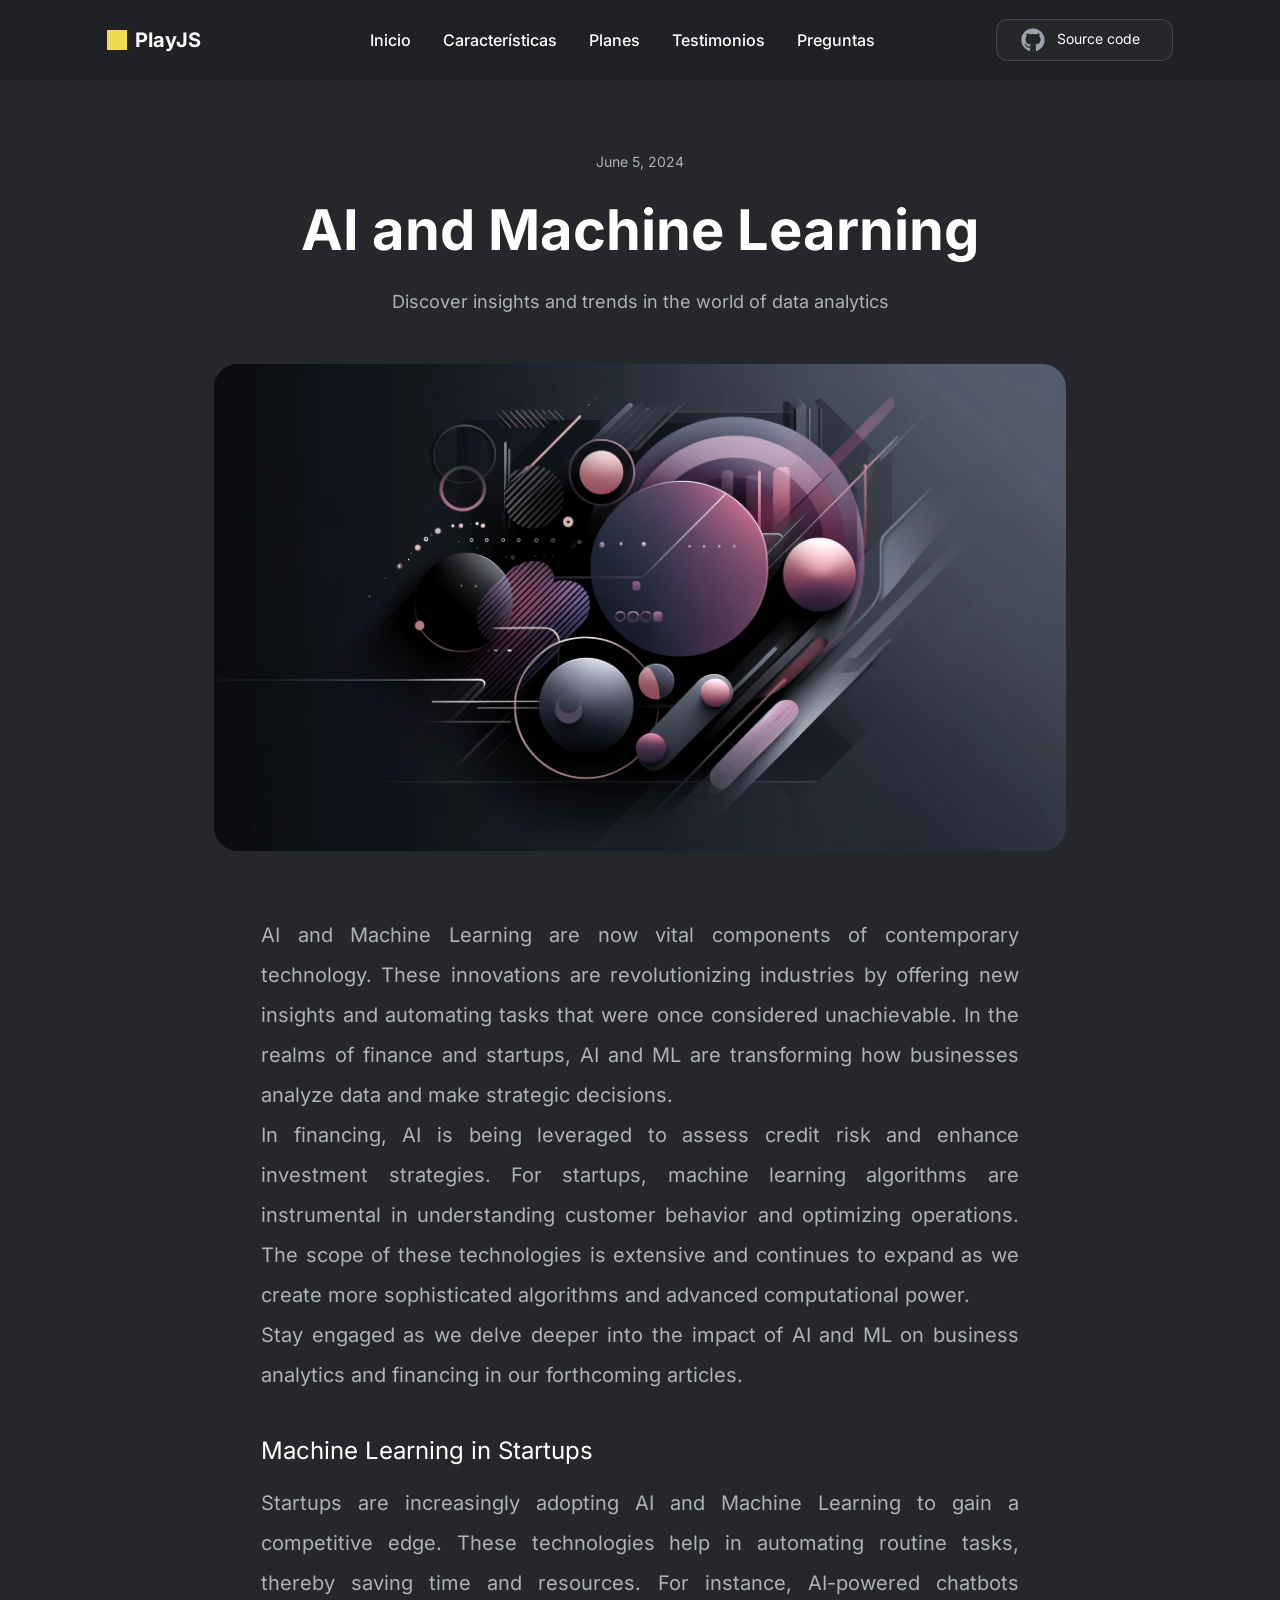
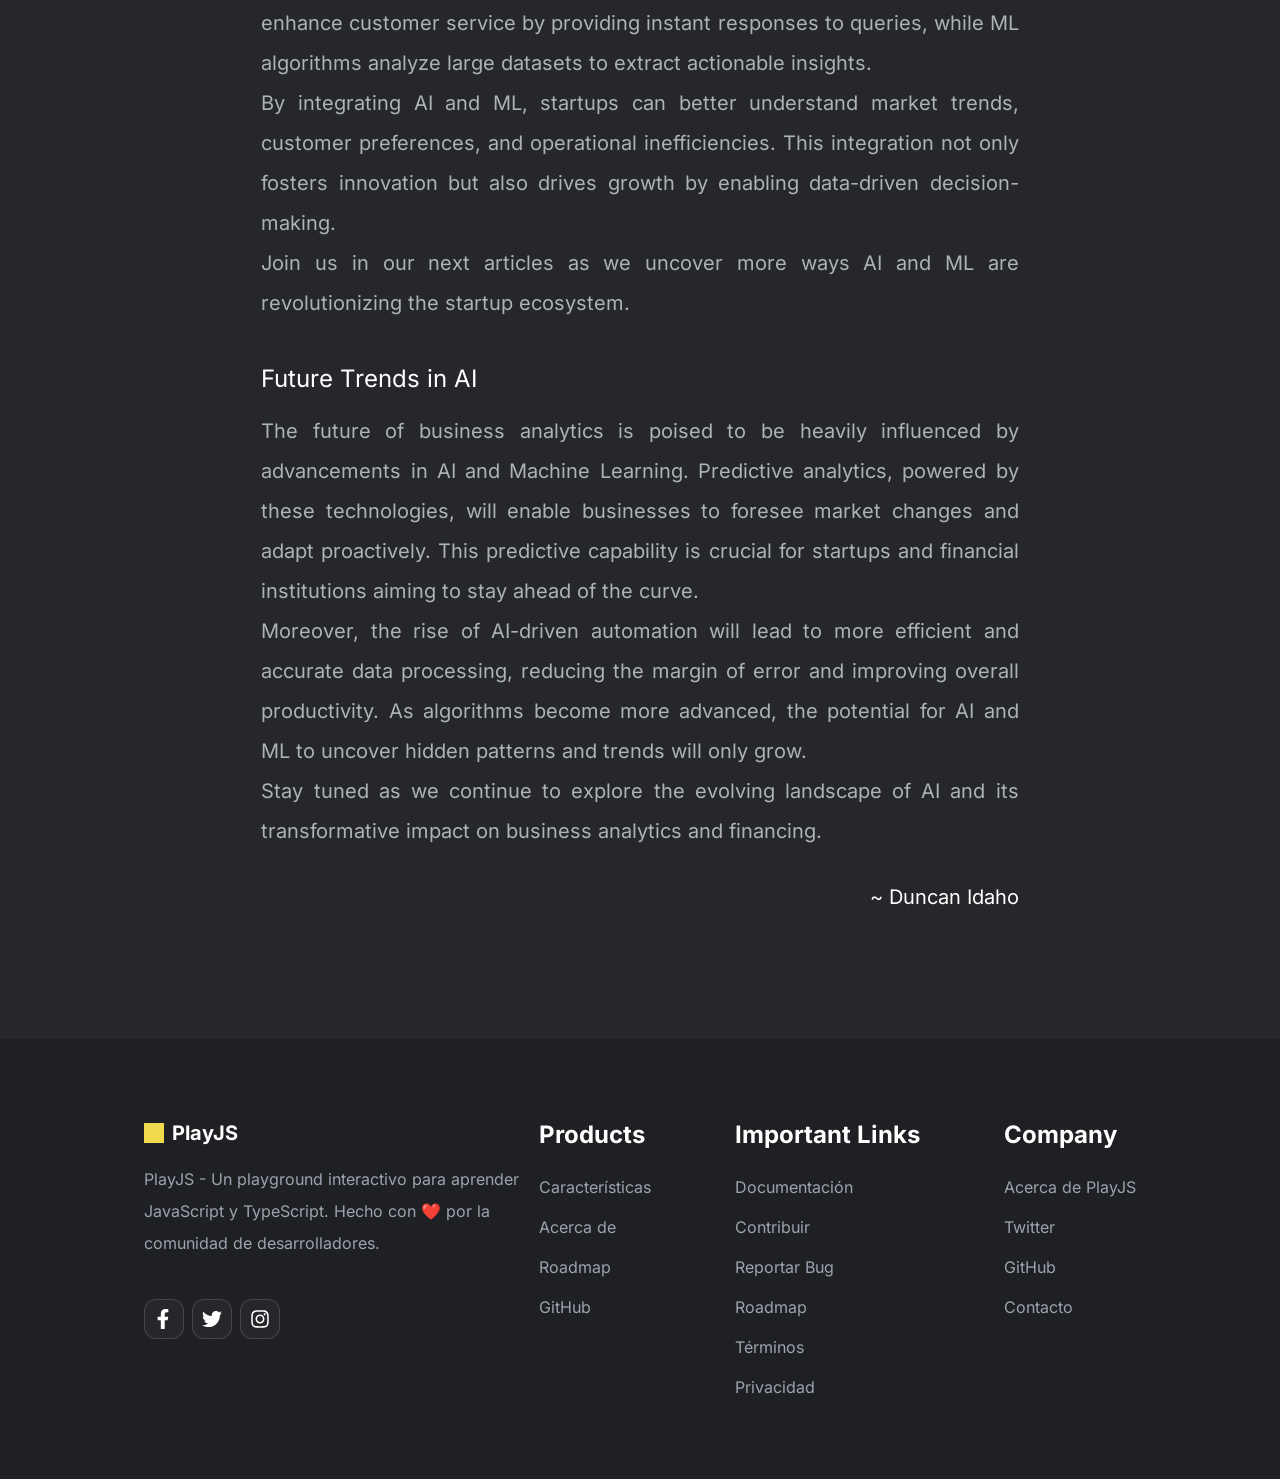
==== commit 02be0f3f: "deploy: salteadorneo/playjs@2e7d8579f778b769355f41ce4c48a44747d06f1e" ====
--- a/blog/article/index.html
+++ b/blog/article/index.html
@@ -1,5 +1,5 @@
-<!DOCTYPE html><html lang="en" class="bg-bgDark2"> <head><meta charset="UTF-8"><meta name="viewport" content="width=device-width"><link rel="icon" type="image/svg+xml" href="/favicon.svg"><meta name="generator" content="Astro v4.16.6"><meta name="description" content="Dark themed website template built on AstroJS, designed for fictional startup"><title>AI and Machine Learning</title><link rel="stylesheet" href="/_astro/index.BQd-1DBc.css"></head> <body class="bg-bgDark2"> <main aria-label="Main content">  <style>astro-island,astro-slot,astro-static-slot{display:contents}</style><script>(()=>{var e=async t=>{await(await t())()};(self.Astro||(self.Astro={})).load=e;window.dispatchEvent(new Event("astro:load"));})();;(()=>{var A=Object.defineProperty;var g=(i,o,a)=>o in i?A(i,o,{enumerable:!0,configurable:!0,writable:!0,value:a}):i[o]=a;var d=(i,o,a)=>g(i,typeof o!="symbol"?o+"":o,a);{let i={0:t=>m(t),1:t=>a(t),2:t=>new RegExp(t),3:t=>new Date(t),4:t=>new Map(a(t)),5:t=>new Set(a(t)),6:t=>BigInt(t),7:t=>new URL(t),8:t=>new Uint8Array(t),9:t=>new Uint16Array(t),10:t=>new Uint32Array(t),11:t=>1/0*t},o=t=>{let[l,e]=t;return l in i?i[l](e):void 0},a=t=>t.map(o),m=t=>typeof t!="object"||t===null?t:Object.fromEntries(Object.entries(t).map(([l,e])=>[l,o(e)]));class y extends HTMLElement{constructor(){super(...arguments);d(this,"Component");d(this,"hydrator");d(this,"hydrate",async()=>{var b;if(!this.hydrator||!this.isConnected)return;let e=(b=this.parentElement)==null?void 0:b.closest("astro-island[ssr]");if(e){e.addEventListener("astro:hydrate",this.hydrate,{once:!0});return}let c=this.querySelectorAll("astro-slot"),n={},h=this.querySelectorAll("template[data-astro-template]");for(let r of h){let s=r.closest(this.tagName);s!=null&&s.isSameNode(this)&&(n[r.getAttribute("data-astro-template")||"default"]=r.innerHTML,r.remove())}for(let r of c){let s=r.closest(this.tagName);s!=null&&s.isSameNode(this)&&(n[r.getAttribute("name")||"default"]=r.innerHTML)}let p;try{p=this.hasAttribute("props")?m(JSON.parse(this.getAttribute("props"))):{}}catch(r){let s=this.getAttribute("component-url")||"<unknown>",v=this.getAttribute("component-export");throw v&&(s+=` (export ${v})`),console.error(`[hydrate] Error parsing props for component ${s}`,this.getAttribute("props"),r),r}let u;await this.hydrator(this)(this.Component,p,n,{client:this.getAttribute("client")}),this.removeAttribute("ssr"),this.dispatchEvent(new CustomEvent("astro:hydrate"))});d(this,"unmount",()=>{this.isConnected||this.dispatchEvent(new CustomEvent("astro:unmount"))})}disconnectedCallback(){document.removeEventListener("astro:after-swap",this.unmount),document.addEventListener("astro:after-swap",this.unmount,{once:!0})}connectedCallback(){if(!this.hasAttribute("await-children")||document.readyState==="interactive"||document.readyState==="complete")this.childrenConnectedCallback();else{let e=()=>{document.removeEventListener("DOMContentLoaded",e),c.disconnect(),this.childrenConnectedCallback()},c=new MutationObserver(()=>{var n;((n=this.lastChild)==null?void 0:n.nodeType)===Node.COMMENT_NODE&&this.lastChild.nodeValue==="astro:end"&&(this.lastChild.remove(),e())});c.observe(this,{childList:!0}),document.addEventListener("DOMContentLoaded",e)}}async childrenConnectedCallback(){let e=this.getAttribute("before-hydration-url");e&&await import(e),this.start()}async start(){let e=JSON.parse(this.getAttribute("opts")),c=this.getAttribute("client");if(Astro[c]===void 0){window.addEventListener(`astro:${c}`,()=>this.start(),{once:!0});return}try{await Astro[c](async()=>{let n=this.getAttribute("renderer-url"),[h,{default:p}]=await Promise.all([import(this.getAttribute("component-url")),n?import(n):()=>()=>{}]),u=this.getAttribute("component-export")||"default";if(!u.includes("."))this.Component=h[u];else{this.Component=h;for(let f of u.split("."))this.Component=this.Component[f]}return this.hydrator=p,this.hydrate},e,this)}catch(n){console.error(`[astro-island] Error hydrating ${this.getAttribute("component-url")}`,n)}}attributeChangedCallback(){this.hydrate()}}d(y,"observedAttributes",["props"]),customElements.get("astro-island")||customElements.define("astro-island",y)}})();</script><astro-island uid="NXk1R" prefix="r0" component-url="/_astro/Navbar.DLhM-nPY.js" component-export="Navbar" renderer-url="/_astro/client.BIGLHmRd.js" props="{}" ssr="" client="load" opts="{&quot;name&quot;:&quot;Navbar&quot;,&quot;value&quot;:true}" await-children=""><nav class="w-full h-20 flex flex-col justify-center items-center fixed bg-bgDark1 lg:bg-bgDarkTransparent z-40 lg:backdrop-blur-xl" aria-label="Main navigation"><div class="2xl:w-[1280px] xl:w-10/12 w-11/12 flex justify-between items-center relative"><div style="opacity:0;will-change:opacity"><a href="/#home" aria-label="Home"><div class="flex justify-start items-center grow basis-0"><div class="text-white mr-2 text-6xl"><div class="size-5 bg-[#f0db4f]"></div></div><div class="text-white font-[&#x27;Inter&#x27;] font-bold text-xl">PlayJS</div></div></a></div><div style="opacity:0;will-change:opacity"><div class="hidden lg:flex h-full pl-12 pb-2"><a class="text-white lg:text-base text-2xl  leading-6 mr-4 ml-4   2xl:mr-6 2xl:ml-6 cursor-pointer font-normal lg:font-medium hover:scale-110 transition h-full pt-2" href="/#home" aria-label="Home">Home</a><a class="text-white lg:text-base text-2xl  leading-6 mr-4 ml-4   2xl:mr-6 2xl:ml-6 cursor-pointer font-normal lg:font-medium hover:scale-110 transition h-full pt-2" href="/#features" aria-label="Features">Features</a><a class="text-white lg:text-base text-2xl  leading-6 mr-4 ml-4   2xl:mr-6 2xl:ml-6 cursor-pointer font-normal lg:font-medium hover:scale-110 transition h-full pt-2" href="/#pricing" aria-label="Pricing">Pricing</a><a class="text-white lg:text-base text-2xl  leading-6 mr-4 ml-4   2xl:mr-6 2xl:ml-6 cursor-pointer font-normal lg:font-medium hover:scale-110 transition h-full pt-2" href="/#feedback" aria-label="Feedback">Feedback</a><a class="text-white lg:text-base text-2xl  leading-6 mr-4 ml-4   2xl:mr-6 2xl:ml-6 cursor-pointer font-normal lg:font-medium hover:scale-110 transition h-full pt-2" href="/#FAQ" aria-label="FAQ">FAQ</a></div></div><div style="opacity:0;will-change:opacity"><div class="grow basis-0 justify-end hidden lg:flex"><a class="text-white main-border-gray rounded-xl
-           bg-bgDark2 hover:bg-bgDark3  border-gray-700 pl-6 pr-8 pt-2 pb-2 text-sm flex" href="https://github.com/matt765/Tidestream" target="_blank" aria-label="source code"><svg xmlns="http://www.w3.org/2000/svg" viewBox="0 0 496 512" class="w-6 h-6 mr-3 fill-gray-400"><path d="M165.9 397.4c0 2-2.3 3.6-5.2 3.6-3.3.3-5.6-1.3-5.6-3.6 0-2 2.3-3.6 5.2-3.6 3-.3 5.6 1.3 5.6 3.6zm-31.1-4.5c-.7 2 1.3 4.3 4.3 4.9 2.6 1 5.6 0 6.2-2s-1.3-4.3-4.3-5.2c-2.6-.7-5.5.3-6.2 2.3zm44.2-1.7c-2.9.7-4.9 2.6-4.6 4.9.3 2 2.9 3.3 5.9 2.6 2.9-.7 4.9-2.6 4.6-4.6-.3-1.9-3-3.2-5.9-2.9zM244.8 8C106.1 8 0 113.3 0 252c0 110.9 69.8 205.8 169.5 239.2 12.8 2.3 17.3-5.6 17.3-12.1 0-6.2-.3-40.4-.3-61.4 0 0-70 15-84.7-29.8 0 0-11.4-29.1-27.8-36.6 0 0-22.9-15.7 1.6-15.4 0 0 24.9 2 38.6 25.8 21.9 38.6 58.6 27.5 72.9 20.9 2.3-16 8.8-27.1 16-33.7-55.9-6.2-112.3-14.3-112.3-110.5 0-27.5 7.6-41.3 23.6-58.9-2.6-6.5-11.1-33.3 2.6-67.9 20.9-6.5 69 27 69 27 20-5.6 41.5-8.5 62.8-8.5s42.8 2.9 62.8 8.5c0 0 48.1-33.6 69-27 13.7 34.7 5.2 61.4 2.6 67.9 16 17.7 25.8 31.5 25.8 58.9 0 96.5-58.9 104.2-114.8 110.5 9.2 7.9 17 22.9 17 46.4 0 33.7-.3 75.4-.3 83.6 0 6.5 4.6 14.4 17.3 12.1C428.2 457.8 496 362.9 496 252 496 113.3 383.5 8 244.8 8zM97.2 352.9c-1.3 1-1 3.3.7 5.2 1.6 1.6 3.9 2.3 5.2 1 1.3-1 1-3.3-.7-5.2-1.6-1.6-3.9-2.3-5.2-1zm-10.8-8.1c-.7 1.3.3 2.9 2.3 3.9 1.6 1 3.6.7 4.3-.7.7-1.3-.3-2.9-2.3-3.9-2-.6-3.6-.3-4.3.7zm32.4 35.6c-1.6 1.3-1 4.3 1.3 6.2 2.3 2.3 5.2 2.6 6.5 1 1.3-1.3.7-4.3-1.3-6.2-2.2-2.3-5.2-2.6-6.5-1zm-11.4-14.7c-1.6 1-1.6 3.6 0 5.9 1.6 2.3 4.3 3.3 5.6 2.3 1.6-1.3 1.6-3.9 0-6.2-1.4-2.3-4-3.3-5.6-2z"></path></svg><span class="pt-px">Source code</span></a></div></div><div class="lg:hidden flex flex-col  px-2 py-3 border-solid border border-gray-600 rounded-md cursor-pointer hover:bg-bgDark2"><div class="w-5 h-0.5 bg-gray-500  mb-1"></div><div class="w-5 h-0.5 bg-gray-500  mb-1"></div><div class="w-5 h-0.5 bg-gray-500 "></div></div></div></nav><!--astro:end--></astro-island> <div class="flex justify-center bg-bgDark2 relative pt-2"><div class="px-2 sm:px-4"><article class=" p-8 text-center rounded-3xl w-full lg:w-[1200px] 2xl:w-[1400px] mb-24 mt-16 sm:mt-24"><header class="mb-12"><div class="text-sm text-secondaryText my-4">June 5, 2024</div><h1 class="text-[2rem] xs:text-[2.8rem] lg:text-[3.5rem] font-bold text-primaryText mb-4">AI and Machine Learning</h1><p class="text-lg text-secondaryText mb-4">Discover insights and trends in the world of data analytics</p></header><img src="/_astro/blog1.UgsBnp9Y.jpg" alt="AI and Machine Learning" class="rounded-3xl mb-8 w-10/12 md:w-3/4 mx-auto mt-8" aria-label="AI and Machine Learning"/><section class="text-secondaryText !leading-8 sm:!leading-10 sm:text-xl text-left sm:text-justify mx-auto w-full md:w-10/12 lg:w-2/3 mt-16" aria-labelledby="content-title">
+<!DOCTYPE html><html lang="en" class="bg-bgDark2"> <head><meta charset="UTF-8"><meta name="viewport" content="width=device-width"><link rel="icon" type="image/svg+xml" href="/favicon.svg"><meta name="generator" content="Astro v4.16.6"><meta name="description" content="Dark themed website template built on AstroJS, designed for fictional startup"><title>AI and Machine Learning</title><link rel="stylesheet" href="/_astro/index.DOBHlAJR.css"></head> <body class="bg-bgDark2"> <main aria-label="Main content">  <style>astro-island,astro-slot,astro-static-slot{display:contents}</style><script>(()=>{var e=async t=>{await(await t())()};(self.Astro||(self.Astro={})).load=e;window.dispatchEvent(new Event("astro:load"));})();;(()=>{var A=Object.defineProperty;var g=(i,o,a)=>o in i?A(i,o,{enumerable:!0,configurable:!0,writable:!0,value:a}):i[o]=a;var d=(i,o,a)=>g(i,typeof o!="symbol"?o+"":o,a);{let i={0:t=>m(t),1:t=>a(t),2:t=>new RegExp(t),3:t=>new Date(t),4:t=>new Map(a(t)),5:t=>new Set(a(t)),6:t=>BigInt(t),7:t=>new URL(t),8:t=>new Uint8Array(t),9:t=>new Uint16Array(t),10:t=>new Uint32Array(t),11:t=>1/0*t},o=t=>{let[l,e]=t;return l in i?i[l](e):void 0},a=t=>t.map(o),m=t=>typeof t!="object"||t===null?t:Object.fromEntries(Object.entries(t).map(([l,e])=>[l,o(e)]));class y extends HTMLElement{constructor(){super(...arguments);d(this,"Component");d(this,"hydrator");d(this,"hydrate",async()=>{var b;if(!this.hydrator||!this.isConnected)return;let e=(b=this.parentElement)==null?void 0:b.closest("astro-island[ssr]");if(e){e.addEventListener("astro:hydrate",this.hydrate,{once:!0});return}let c=this.querySelectorAll("astro-slot"),n={},h=this.querySelectorAll("template[data-astro-template]");for(let r of h){let s=r.closest(this.tagName);s!=null&&s.isSameNode(this)&&(n[r.getAttribute("data-astro-template")||"default"]=r.innerHTML,r.remove())}for(let r of c){let s=r.closest(this.tagName);s!=null&&s.isSameNode(this)&&(n[r.getAttribute("name")||"default"]=r.innerHTML)}let p;try{p=this.hasAttribute("props")?m(JSON.parse(this.getAttribute("props"))):{}}catch(r){let s=this.getAttribute("component-url")||"<unknown>",v=this.getAttribute("component-export");throw v&&(s+=` (export ${v})`),console.error(`[hydrate] Error parsing props for component ${s}`,this.getAttribute("props"),r),r}let u;await this.hydrator(this)(this.Component,p,n,{client:this.getAttribute("client")}),this.removeAttribute("ssr"),this.dispatchEvent(new CustomEvent("astro:hydrate"))});d(this,"unmount",()=>{this.isConnected||this.dispatchEvent(new CustomEvent("astro:unmount"))})}disconnectedCallback(){document.removeEventListener("astro:after-swap",this.unmount),document.addEventListener("astro:after-swap",this.unmount,{once:!0})}connectedCallback(){if(!this.hasAttribute("await-children")||document.readyState==="interactive"||document.readyState==="complete")this.childrenConnectedCallback();else{let e=()=>{document.removeEventListener("DOMContentLoaded",e),c.disconnect(),this.childrenConnectedCallback()},c=new MutationObserver(()=>{var n;((n=this.lastChild)==null?void 0:n.nodeType)===Node.COMMENT_NODE&&this.lastChild.nodeValue==="astro:end"&&(this.lastChild.remove(),e())});c.observe(this,{childList:!0}),document.addEventListener("DOMContentLoaded",e)}}async childrenConnectedCallback(){let e=this.getAttribute("before-hydration-url");e&&await import(e),this.start()}async start(){let e=JSON.parse(this.getAttribute("opts")),c=this.getAttribute("client");if(Astro[c]===void 0){window.addEventListener(`astro:${c}`,()=>this.start(),{once:!0});return}try{await Astro[c](async()=>{let n=this.getAttribute("renderer-url"),[h,{default:p}]=await Promise.all([import(this.getAttribute("component-url")),n?import(n):()=>()=>{}]),u=this.getAttribute("component-export")||"default";if(!u.includes("."))this.Component=h[u];else{this.Component=h;for(let f of u.split("."))this.Component=this.Component[f]}return this.hydrator=p,this.hydrate},e,this)}catch(n){console.error(`[astro-island] Error hydrating ${this.getAttribute("component-url")}`,n)}}attributeChangedCallback(){this.hydrate()}}d(y,"observedAttributes",["props"]),customElements.get("astro-island")||customElements.define("astro-island",y)}})();</script><astro-island uid="2cj418" prefix="r0" component-url="/_astro/Navbar.DX4luALg.js" component-export="Navbar" renderer-url="/_astro/client.BIGLHmRd.js" props="{}" ssr="" client="load" opts="{&quot;name&quot;:&quot;Navbar&quot;,&quot;value&quot;:true}" await-children=""><nav class="w-full h-20 flex flex-col justify-center items-center fixed bg-bgDark1 lg:bg-bgDarkTransparent z-40 lg:backdrop-blur-xl" aria-label="Main navigation"><div class="2xl:w-[1280px] xl:w-10/12 w-11/12 flex justify-between items-center relative"><div style="opacity:0;will-change:opacity"><a href="/#home" aria-label="Home"><div class="flex justify-start items-center grow basis-0"><div class="text-white mr-2 text-6xl"><div class="size-5 bg-[#f0db4f]"></div></div><div class="text-white font-[&#x27;Inter&#x27;] font-bold text-xl">PlayJS</div></div></a></div><div style="opacity:0;will-change:opacity"><div class="hidden lg:flex h-full pl-12 pb-2"><a class="text-white lg:text-base text-2xl  leading-6 mr-4 ml-4   2xl:mr-6 2xl:ml-6 cursor-pointer font-normal lg:font-medium hover:scale-110 transition h-full pt-2" href="/#home" aria-label="Inicio">Inicio</a><a class="text-white lg:text-base text-2xl  leading-6 mr-4 ml-4   2xl:mr-6 2xl:ml-6 cursor-pointer font-normal lg:font-medium hover:scale-110 transition h-full pt-2" href="/#features" aria-label="Características">Características</a><a class="text-white lg:text-base text-2xl  leading-6 mr-4 ml-4   2xl:mr-6 2xl:ml-6 cursor-pointer font-normal lg:font-medium hover:scale-110 transition h-full pt-2" href="/#pricing" aria-label="Planes">Planes</a><a class="text-white lg:text-base text-2xl  leading-6 mr-4 ml-4   2xl:mr-6 2xl:ml-6 cursor-pointer font-normal lg:font-medium hover:scale-110 transition h-full pt-2" href="/#feedback" aria-label="Testimonios">Testimonios</a><a class="text-white lg:text-base text-2xl  leading-6 mr-4 ml-4   2xl:mr-6 2xl:ml-6 cursor-pointer font-normal lg:font-medium hover:scale-110 transition h-full pt-2" href="/#FAQ" aria-label="Preguntas">Preguntas</a></div></div><div style="opacity:0;will-change:opacity"><div class="grow basis-0 justify-end hidden lg:flex"><a class="text-white main-border-gray rounded-xl
+           bg-bgDark2 hover:bg-bgDark3  border-gray-700 pl-6 pr-8 pt-2 pb-2 text-sm flex" href="https://github.com/salteadorneo/PlayJS" target="_blank" aria-label="source code"><svg xmlns="http://www.w3.org/2000/svg" viewBox="0 0 496 512" class="w-6 h-6 mr-3 fill-gray-400"><path d="M165.9 397.4c0 2-2.3 3.6-5.2 3.6-3.3.3-5.6-1.3-5.6-3.6 0-2 2.3-3.6 5.2-3.6 3-.3 5.6 1.3 5.6 3.6zm-31.1-4.5c-.7 2 1.3 4.3 4.3 4.9 2.6 1 5.6 0 6.2-2s-1.3-4.3-4.3-5.2c-2.6-.7-5.5.3-6.2 2.3zm44.2-1.7c-2.9.7-4.9 2.6-4.6 4.9.3 2 2.9 3.3 5.9 2.6 2.9-.7 4.9-2.6 4.6-4.6-.3-1.9-3-3.2-5.9-2.9zM244.8 8C106.1 8 0 113.3 0 252c0 110.9 69.8 205.8 169.5 239.2 12.8 2.3 17.3-5.6 17.3-12.1 0-6.2-.3-40.4-.3-61.4 0 0-70 15-84.7-29.8 0 0-11.4-29.1-27.8-36.6 0 0-22.9-15.7 1.6-15.4 0 0 24.9 2 38.6 25.8 21.9 38.6 58.6 27.5 72.9 20.9 2.3-16 8.8-27.1 16-33.7-55.9-6.2-112.3-14.3-112.3-110.5 0-27.5 7.6-41.3 23.6-58.9-2.6-6.5-11.1-33.3 2.6-67.9 20.9-6.5 69 27 69 27 20-5.6 41.5-8.5 62.8-8.5s42.8 2.9 62.8 8.5c0 0 48.1-33.6 69-27 13.7 34.7 5.2 61.4 2.6 67.9 16 17.7 25.8 31.5 25.8 58.9 0 96.5-58.9 104.2-114.8 110.5 9.2 7.9 17 22.9 17 46.4 0 33.7-.3 75.4-.3 83.6 0 6.5 4.6 14.4 17.3 12.1C428.2 457.8 496 362.9 496 252 496 113.3 383.5 8 244.8 8zM97.2 352.9c-1.3 1-1 3.3.7 5.2 1.6 1.6 3.9 2.3 5.2 1 1.3-1 1-3.3-.7-5.2-1.6-1.6-3.9-2.3-5.2-1zm-10.8-8.1c-.7 1.3.3 2.9 2.3 3.9 1.6 1 3.6.7 4.3-.7.7-1.3-.3-2.9-2.3-3.9-2-.6-3.6-.3-4.3.7zm32.4 35.6c-1.6 1.3-1 4.3 1.3 6.2 2.3 2.3 5.2 2.6 6.5 1 1.3-1.3.7-4.3-1.3-6.2-2.2-2.3-5.2-2.6-6.5-1zm-11.4-14.7c-1.6 1-1.6 3.6 0 5.9 1.6 2.3 4.3 3.3 5.6 2.3 1.6-1.3 1.6-3.9 0-6.2-1.4-2.3-4-3.3-5.6-2z"></path></svg><span class="pt-px">Source code</span></a></div></div><div class="lg:hidden flex flex-col  px-2 py-3 border-solid border border-gray-600 rounded-md cursor-pointer hover:bg-bgDark2"><div class="w-5 h-0.5 bg-gray-500  mb-1"></div><div class="w-5 h-0.5 bg-gray-500  mb-1"></div><div class="w-5 h-0.5 bg-gray-500 "></div></div></div></nav><!--astro:end--></astro-island> <div class="flex justify-center bg-bgDark2 relative pt-2"><div class="px-2 sm:px-4"><article class=" p-8 text-center rounded-3xl w-full lg:w-[1200px] 2xl:w-[1400px] mb-24 mt-16 sm:mt-24"><header class="mb-12"><div class="text-sm text-secondaryText my-4">June 5, 2024</div><h1 class="text-[2rem] xs:text-[2.8rem] lg:text-[3.5rem] font-bold text-primaryText mb-4">AI and Machine Learning</h1><p class="text-lg text-secondaryText mb-4">Discover insights and trends in the world of data analytics</p></header><img src="/_astro/blog1.UgsBnp9Y.jpg" alt="AI and Machine Learning" class="rounded-3xl mb-8 w-10/12 md:w-3/4 mx-auto mt-8" aria-label="AI and Machine Learning"/><section class="text-secondaryText !leading-8 sm:!leading-10 sm:text-xl text-left sm:text-justify mx-auto w-full md:w-10/12 lg:w-2/3 mt-16" aria-labelledby="content-title">
     <p>AI and Machine Learning are now vital components of contemporary technology. These innovations are revolutionizing industries by offering new insights and automating tasks that were once considered unachievable. In the realms of finance and startups, AI and ML are transforming how businesses analyze data and make strategic decisions.</p>
     <p>In financing, AI is being leveraged to assess credit risk and enhance investment strategies. For startups, machine learning algorithms are instrumental in understanding customer behavior and optimizing operations. The scope of these technologies is extensive and continues to expand as we create more sophisticated algorithms and advanced computational power.</p>
     <p>Stay engaged as we delve deeper into the impact of AI and ML on business analytics and financing in our forthcoming articles.</p><br/>
@@ -11,4 +11,4 @@
     <p>The future of business analytics is poised to be heavily influenced by advancements in AI and Machine Learning. Predictive analytics, powered by these technologies, will enable businesses to foresee market changes and adapt proactively. This predictive capability is crucial for startups and financial institutions aiming to stay ahead of the curve.</p>
     <p>Moreover, the rise of AI-driven automation will lead to more efficient and accurate data processing, reducing the margin of error and improving overall productivity. As algorithms become more advanced, the potential for AI and ML to uncover hidden patterns and trends will only grow.</p>
     <p>Stay tuned as we continue to explore the evolving landscape of AI and its transformative impact on business analytics and financing.</p>
-  </section><div class="w-4/5 lg:w-2/3 text-right mx-auto mt-8 text-primaryText text-xl">~ Duncan Idaho</div></article></div></div> <footer aria-label="Site footer"><div class="pt-10  lg:pt-20 lg:pb-16 bg-bgDark1 radius-for-skewed "><div class="container mx-auto px-4 w-4/5 md:w-11/12 lg:w-10/12 xl:w-4/5 2xl:w-2/3"><div class="flex flex-wrap"><div class="w-full lg:w-1/3 mb-16 lg:mb-0"><div class="flex justify-center lg:justify-start items-center grow basis-0"><div class="text-white mr-2 text-6xl"><div class="size-5 bg-[#f0db4f]"></div></div><div class="text-white font-[&#x27;Inter&#x27;] font-bold text-xl">PlayJS</div></div><p class="mb-10 mt-4 sm:w-[22rem] lg:w-[20rem] xl:w-[24rem] text-gray-400 leading-loose text-center lg:text-left mx-auto lg:mx-0">Dashboard images were made using free Dark Admin dashboard that you can find<a href="https://bootstrapious.com/p/bootstrap-4-dark-admin" target="_blank" class="text-gray-100 ml-1.5 " aria-label="Dark Admin Dashboard">here.</a></p><div class="w-36 mx-auto lg:mx-0"><a class="inline-block w-10  h-10 mr-2 p-2 pt-[0.55rem] outlined-button" href="#" aria-label="Facebook"><svg xmlns="http://www.w3.org/2000/svg" viewBox="0 0 320 512" fill="white" class="h-5 w-5"><path d="M279.14 288l14.22-92.66h-88.91v-60.13c0-25.35 12.42-50.06 52.24-50.06h40.42V6.26S260.43 0 225.36 0c-73.22 0-121.08 44.38-121.08 124.72v70.62H22.89V288h81.39v224h100.17V288z"></path></svg></a><a class="inline-block w-10  h-10 mr-2 p-2 pt-[0.55rem] pl-[0.55rem] outlined-button" href="#" aria-label="Twitter"><svg xmlns="http://www.w3.org/2000/svg" viewBox="0 0 512 512" fill="white" class="h-5 w-5"><path d="M459.37 151.716c.325 4.548.325 9.097.325 13.645 0 138.72-105.583 298.558-298.558 298.558-59.452 0-114.68-17.219-161.137-47.106 8.447.974 16.568 1.299 25.34 1.299 49.055 0 94.213-16.568 130.274-44.832-46.132-.975-84.792-31.188-98.112-72.772 6.498.974 12.995 1.624 19.818 1.624 9.421 0 18.843-1.3 27.614-3.573-48.081-9.747-84.143-51.98-84.143-102.985v-1.299c13.969 7.797 30.214 12.67 47.431 13.319-28.264-18.843-46.781-51.005-46.781-87.391 0-19.492 5.197-37.36 14.294-52.954 51.655 63.675 129.3 105.258 216.365 109.807-1.624-7.797-2.599-15.918-2.599-24.04 0-57.828 46.782-104.934 104.934-104.934 30.213 0 57.502 12.67 76.67 33.137 23.715-4.548 46.456-13.32 66.599-25.34-7.798 24.366-24.366 44.833-46.132 57.827 21.117-2.273 41.584-8.122 60.426-16.243-14.292 20.791-32.161 39.308-52.628 54.253z"></path></svg></a><a class="inline-block w-10  h-10 mr-2 p-2 pt-[0.55rem] pl-[0.55rem] outlined-button" href="#" aria-label="Instagram"><svg xmlns="http://www.w3.org/2000/svg" viewBox="0 0 448 512" fill="white" class="h-5 w-5"><path d="M224.1 141c-63.6 0-114.9 51.3-114.9 114.9s51.3 114.9 114.9 114.9S339 319.5 339 255.9 287.7 141 224.1 141zm0 189.6c-41.1 0-74.7-33.5-74.7-74.7s33.5-74.7 74.7-74.7 74.7 33.5 74.7 74.7-33.6 74.7-74.7 74.7zm146.4-194.3c0 14.9-12 26.8-26.8 26.8-14.9 0-26.8-12-26.8-26.8s12-26.8 26.8-26.8 26.8 12 26.8 26.8zm76.1 27.2c-1.7-35.9-9.9-67.7-36.2-93.9-26.2-26.2-58-34.4-93.9-36.2-37-2.1-147.9-2.1-184.9 0-35.8 1.7-67.6 9.9-93.9 36.1s-34.4 58-36.2 93.9c-2.1 37-2.1 147.9 0 184.9 1.7 35.9 9.9 67.7 36.2 93.9s58 34.4 93.9 36.2c37 2.1 147.9 2.1 184.9 0 35.9-1.7 67.7-9.9 93.9-36.2 26.2-26.2 34.4-58 36.2-93.9 2.1-37 2.1-147.8 0-184.8zM398.8 388c-7.8 19.6-22.9 34.7-42.6 42.6-29.5 11.7-99.5 9-132.1 9s-102.7 2.6-132.1-9c-19.6-7.8-34.7-22.9-42.6-42.6-11.7-29.5-9-99.5-9-132.1s-2.6-102.7 9-132.1c7.8-19.6 22.9-34.7 42.6-42.6 29.5-11.7 99.5-9 132.1-9s102.7-2.6 132.1 9c19.6 7.8 34.7 22.9 42.6 42.6 11.7 29.5 9 99.5 9 132.1s2.7 102.7-9 132.1z"></path></svg></a></div></div><div class="w-full lg:w-2/3  lg:pl-16 hidden lg:flex flex-wrap justify-between"><div class="w-full md:w-1/3 lg:w-auto mb-16 md:mb-0"><h3 class="mb-6 text-2xl font-bold text-primaryText">Products</h3><ul><li class="mb-4"><a class="text-gray-400 hover:text-gray-300" href="#" aria-label="Services">Services</a></li><li class="mb-4"><a class="text-gray-400 hover:text-gray-300" href="#" aria-label="About Us">About Us</a></li><li class="mb-4"><a class="text-gray-400 hover:text-gray-300" href="#" aria-label="News and Stories">News and Stories</a></li><li class="mb-4"><a class="text-gray-400 hover:text-gray-300" href="#" aria-label="Roadmap">Roadmap</a></li></ul></div><div class="w-full md:w-1/3 lg:w-auto mb-16 md:mb-0"><h3 class="mb-6 text-2xl font-bold text-primaryText">Important Links</h3><ul><li class="mb-4"><a class="text-gray-400 hover:text-gray-300" href="#" aria-label="Organization Team">Organization Team</a></li><li class="mb-4"><a class="text-gray-400 hover:text-gray-300" href="#" aria-label="Our Journeys">Our Journeys</a></li><li class="mb-4"><a class="text-gray-400 hover:text-gray-300" href="#" aria-label="Pricing Plans">Pricing Plans</a></li><li class="mb-4"><a class="text-gray-400 hover:text-gray-300" href="#" aria-label="Roadmap">Roadmap</a></li><li class="mb-4"><a class="text-gray-400 hover:text-gray-300" href="#" aria-label="Terms &amp; Conditions">Terms &amp; Conditions</a></li><li class="mb-4"><a class="text-gray-400 hover:text-gray-300" href="#" aria-label="Privacy Policy">Privacy Policy</a></li></ul></div><div class="w-full md:w-1/3 lg:w-auto"><h3 class="mb-6 text-2xl font-bold text-primaryText">Company</h3><ul><li class="mb-4"><a class="text-gray-400 hover:text-gray-300" href="#" aria-label="About Us">About Us</a></li><li class="mb-4"><a class="text-gray-400 hover:text-gray-300" href="#" aria-label="Jobs">Jobs</a></li><li class="mb-4"><a class="text-gray-400 hover:text-gray-300" href="#" aria-label="Press">Press</a></li><li class="mb-4"><a class="text-gray-400 hover:text-gray-300" href="#" aria-label="Contact Us">Contact Us</a></li></ul></div></div></div></div></div></footer> <astro-island uid="Z2iKSsK" prefix="r3" component-url="/_astro/ScrollUpButton.BD0-oT8M.js" component-export="ScrollUpButton" renderer-url="/_astro/client.BIGLHmRd.js" props="{}" ssr="" client="load" opts="{&quot;name&quot;:&quot;ScrollUpButton&quot;,&quot;value&quot;:true}"></astro-island>  </main>  </body> </html>+  </section><div class="w-4/5 lg:w-2/3 text-right mx-auto mt-8 text-primaryText text-xl">~ Duncan Idaho</div></article></div></div> <footer aria-label="Site footer"><div class="pt-10  lg:pt-20 lg:pb-16 bg-bgDark1 radius-for-skewed "><div class="container mx-auto px-4 w-4/5 md:w-11/12 lg:w-10/12 xl:w-4/5 2xl:w-2/3"><div class="flex flex-wrap"><div class="w-full lg:w-1/3 mb-16 lg:mb-0"><div class="flex justify-center lg:justify-start items-center grow basis-0"><div class="text-white mr-2 text-6xl"><div class="size-5 bg-[#f0db4f]"></div></div><div class="text-white font-[&#x27;Inter&#x27;] font-bold text-xl">PlayJS</div></div><p class="mb-10 mt-4 sm:w-[22rem] lg:w-[20rem] xl:w-[24rem] text-gray-400 leading-loose text-center lg:text-left mx-auto lg:mx-0">PlayJS - Un playground interactivo para aprender JavaScript y TypeScript. Hecho con ❤️ por la comunidad de desarrolladores.</p><div class="w-36 mx-auto lg:mx-0"><a class="inline-block w-10  h-10 mr-2 p-2 pt-[0.55rem] outlined-button" href="#" aria-label="Facebook"><svg xmlns="http://www.w3.org/2000/svg" viewBox="0 0 320 512" fill="white" class="h-5 w-5"><path d="M279.14 288l14.22-92.66h-88.91v-60.13c0-25.35 12.42-50.06 52.24-50.06h40.42V6.26S260.43 0 225.36 0c-73.22 0-121.08 44.38-121.08 124.72v70.62H22.89V288h81.39v224h100.17V288z"></path></svg></a><a class="inline-block w-10  h-10 mr-2 p-2 pt-[0.55rem] pl-[0.55rem] outlined-button" href="#" aria-label="Twitter"><svg xmlns="http://www.w3.org/2000/svg" viewBox="0 0 512 512" fill="white" class="h-5 w-5"><path d="M459.37 151.716c.325 4.548.325 9.097.325 13.645 0 138.72-105.583 298.558-298.558 298.558-59.452 0-114.68-17.219-161.137-47.106 8.447.974 16.568 1.299 25.34 1.299 49.055 0 94.213-16.568 130.274-44.832-46.132-.975-84.792-31.188-98.112-72.772 6.498.974 12.995 1.624 19.818 1.624 9.421 0 18.843-1.3 27.614-3.573-48.081-9.747-84.143-51.98-84.143-102.985v-1.299c13.969 7.797 30.214 12.67 47.431 13.319-28.264-18.843-46.781-51.005-46.781-87.391 0-19.492 5.197-37.36 14.294-52.954 51.655 63.675 129.3 105.258 216.365 109.807-1.624-7.797-2.599-15.918-2.599-24.04 0-57.828 46.782-104.934 104.934-104.934 30.213 0 57.502 12.67 76.67 33.137 23.715-4.548 46.456-13.32 66.599-25.34-7.798 24.366-24.366 44.833-46.132 57.827 21.117-2.273 41.584-8.122 60.426-16.243-14.292 20.791-32.161 39.308-52.628 54.253z"></path></svg></a><a class="inline-block w-10  h-10 mr-2 p-2 pt-[0.55rem] pl-[0.55rem] outlined-button" href="#" aria-label="Instagram"><svg xmlns="http://www.w3.org/2000/svg" viewBox="0 0 448 512" fill="white" class="h-5 w-5"><path d="M224.1 141c-63.6 0-114.9 51.3-114.9 114.9s51.3 114.9 114.9 114.9S339 319.5 339 255.9 287.7 141 224.1 141zm0 189.6c-41.1 0-74.7-33.5-74.7-74.7s33.5-74.7 74.7-74.7 74.7 33.5 74.7 74.7-33.6 74.7-74.7 74.7zm146.4-194.3c0 14.9-12 26.8-26.8 26.8-14.9 0-26.8-12-26.8-26.8s12-26.8 26.8-26.8 26.8 12 26.8 26.8zm76.1 27.2c-1.7-35.9-9.9-67.7-36.2-93.9-26.2-26.2-58-34.4-93.9-36.2-37-2.1-147.9-2.1-184.9 0-35.8 1.7-67.6 9.9-93.9 36.1s-34.4 58-36.2 93.9c-2.1 37-2.1 147.9 0 184.9 1.7 35.9 9.9 67.7 36.2 93.9s58 34.4 93.9 36.2c37 2.1 147.9 2.1 184.9 0 35.9-1.7 67.7-9.9 93.9-36.2 26.2-26.2 34.4-58 36.2-93.9 2.1-37 2.1-147.8 0-184.8zM398.8 388c-7.8 19.6-22.9 34.7-42.6 42.6-29.5 11.7-99.5 9-132.1 9s-102.7 2.6-132.1-9c-19.6-7.8-34.7-22.9-42.6-42.6-11.7-29.5-9-99.5-9-132.1s-2.6-102.7 9-132.1c7.8-19.6 22.9-34.7 42.6-42.6 29.5-11.7 99.5-9 132.1-9s102.7-2.6 132.1 9c19.6 7.8 34.7 22.9 42.6 42.6 11.7 29.5 9 99.5 9 132.1s2.7 102.7-9 132.1z"></path></svg></a></div></div><div class="w-full lg:w-2/3  lg:pl-16 hidden lg:flex flex-wrap justify-between"><div class="w-full md:w-1/3 lg:w-auto mb-16 md:mb-0"><h3 class="mb-6 text-2xl font-bold text-primaryText">Products</h3><ul><li class="mb-4"><a class="text-gray-400 hover:text-gray-300" href="#" aria-label="Características">Características</a></li><li class="mb-4"><a class="text-gray-400 hover:text-gray-300" href="#" aria-label="Acerca de">Acerca de</a></li><li class="mb-4"><a class="text-gray-400 hover:text-gray-300" href="#" aria-label="Roadmap">Roadmap</a></li><li class="mb-4"><a class="text-gray-400 hover:text-gray-300" href="#" aria-label="GitHub">GitHub</a></li></ul></div><div class="w-full md:w-1/3 lg:w-auto mb-16 md:mb-0"><h3 class="mb-6 text-2xl font-bold text-primaryText">Important Links</h3><ul><li class="mb-4"><a class="text-gray-400 hover:text-gray-300" href="#" aria-label="Documentación">Documentación</a></li><li class="mb-4"><a class="text-gray-400 hover:text-gray-300" href="#" aria-label="Contribuir">Contribuir</a></li><li class="mb-4"><a class="text-gray-400 hover:text-gray-300" href="#" aria-label="Reportar Bug">Reportar Bug</a></li><li class="mb-4"><a class="text-gray-400 hover:text-gray-300" href="#" aria-label="Roadmap">Roadmap</a></li><li class="mb-4"><a class="text-gray-400 hover:text-gray-300" href="#" aria-label="Términos">Términos</a></li><li class="mb-4"><a class="text-gray-400 hover:text-gray-300" href="#" aria-label="Privacidad">Privacidad</a></li></ul></div><div class="w-full md:w-1/3 lg:w-auto"><h3 class="mb-6 text-2xl font-bold text-primaryText">Company</h3><ul><li class="mb-4"><a class="text-gray-400 hover:text-gray-300" href="#" aria-label="Acerca de PlayJS">Acerca de PlayJS</a></li><li class="mb-4"><a class="text-gray-400 hover:text-gray-300" href="#" aria-label="Twitter">Twitter</a></li><li class="mb-4"><a class="text-gray-400 hover:text-gray-300" href="#" aria-label="GitHub">GitHub</a></li><li class="mb-4"><a class="text-gray-400 hover:text-gray-300" href="#" aria-label="Contacto">Contacto</a></li></ul></div></div></div></div></div></footer> <astro-island uid="Z2iKSsK" prefix="r3" component-url="/_astro/ScrollUpButton.BD0-oT8M.js" component-export="ScrollUpButton" renderer-url="/_astro/client.BIGLHmRd.js" props="{}" ssr="" client="load" opts="{&quot;name&quot;:&quot;ScrollUpButton&quot;,&quot;value&quot;:true}"></astro-island>  </main>  </body> </html>
--- a/_astro/index.DOBHlAJR.css
+++ b/_astro/index.DOBHlAJR.css
@@ -0,0 +1 @@
+*,:before,:after{--tw-border-spacing-x: 0;--tw-border-spacing-y: 0;--tw-translate-x: 0;--tw-translate-y: 0;--tw-rotate: 0;--tw-skew-x: 0;--tw-skew-y: 0;--tw-scale-x: 1;--tw-scale-y: 1;--tw-pan-x: ;--tw-pan-y: ;--tw-pinch-zoom: ;--tw-scroll-snap-strictness: proximity;--tw-gradient-from-position: ;--tw-gradient-via-position: ;--tw-gradient-to-position: ;--tw-ordinal: ;--tw-slashed-zero: ;--tw-numeric-figure: ;--tw-numeric-spacing: ;--tw-numeric-fraction: ;--tw-ring-inset: ;--tw-ring-offset-width: 0px;--tw-ring-offset-color: #fff;--tw-ring-color: rgb(59 130 246 / .5);--tw-ring-offset-shadow: 0 0 #0000;--tw-ring-shadow: 0 0 #0000;--tw-shadow: 0 0 #0000;--tw-shadow-colored: 0 0 #0000;--tw-blur: ;--tw-brightness: ;--tw-contrast: ;--tw-grayscale: ;--tw-hue-rotate: ;--tw-invert: ;--tw-saturate: ;--tw-sepia: ;--tw-drop-shadow: ;--tw-backdrop-blur: ;--tw-backdrop-brightness: ;--tw-backdrop-contrast: ;--tw-backdrop-grayscale: ;--tw-backdrop-hue-rotate: ;--tw-backdrop-invert: ;--tw-backdrop-opacity: ;--tw-backdrop-saturate: ;--tw-backdrop-sepia: ;--tw-contain-size: ;--tw-contain-layout: ;--tw-contain-paint: ;--tw-contain-style: }::backdrop{--tw-border-spacing-x: 0;--tw-border-spacing-y: 0;--tw-translate-x: 0;--tw-translate-y: 0;--tw-rotate: 0;--tw-skew-x: 0;--tw-skew-y: 0;--tw-scale-x: 1;--tw-scale-y: 1;--tw-pan-x: ;--tw-pan-y: ;--tw-pinch-zoom: ;--tw-scroll-snap-strictness: proximity;--tw-gradient-from-position: ;--tw-gradient-via-position: ;--tw-gradient-to-position: ;--tw-ordinal: ;--tw-slashed-zero: ;--tw-numeric-figure: ;--tw-numeric-spacing: ;--tw-numeric-fraction: ;--tw-ring-inset: ;--tw-ring-offset-width: 0px;--tw-ring-offset-color: #fff;--tw-ring-color: rgb(59 130 246 / .5);--tw-ring-offset-shadow: 0 0 #0000;--tw-ring-shadow: 0 0 #0000;--tw-shadow: 0 0 #0000;--tw-shadow-colored: 0 0 #0000;--tw-blur: ;--tw-brightness: ;--tw-contrast: ;--tw-grayscale: ;--tw-hue-rotate: ;--tw-invert: ;--tw-saturate: ;--tw-sepia: ;--tw-drop-shadow: ;--tw-backdrop-blur: ;--tw-backdrop-brightness: ;--tw-backdrop-contrast: ;--tw-backdrop-grayscale: ;--tw-backdrop-hue-rotate: ;--tw-backdrop-invert: ;--tw-backdrop-opacity: ;--tw-backdrop-saturate: ;--tw-backdrop-sepia: ;--tw-contain-size: ;--tw-contain-layout: ;--tw-contain-paint: ;--tw-contain-style: }*,:before,:after{box-sizing:border-box;border-width:0;border-style:solid;border-color:#e5e7eb}:before,:after{--tw-content: ""}html,:host{line-height:1.5;-webkit-text-size-adjust:100%;-moz-tab-size:4;-o-tab-size:4;tab-size:4;font-family:ui-sans-serif,system-ui,sans-serif,"Apple Color Emoji","Segoe UI Emoji",Segoe UI Symbol,"Noto Color Emoji";font-feature-settings:normal;font-variation-settings:normal;-webkit-tap-highlight-color:transparent}body{margin:0;line-height:inherit}hr{height:0;color:inherit;border-top-width:1px}abbr:where([title]){-webkit-text-decoration:underline dotted;text-decoration:underline dotted}h1,h2,h3,h4,h5,h6{font-size:inherit;font-weight:inherit}a{color:inherit;text-decoration:inherit}b,strong{font-weight:bolder}code,kbd,samp,pre{font-family:ui-monospace,SFMono-Regular,Menlo,Monaco,Consolas,Liberation Mono,Courier New,monospace;font-feature-settings:normal;font-variation-settings:normal;font-size:1em}small{font-size:80%}sub,sup{font-size:75%;line-height:0;position:relative;vertical-align:baseline}sub{bottom:-.25em}sup{top:-.5em}table{text-indent:0;border-color:inherit;border-collapse:collapse}button,input,optgroup,select,textarea{font-family:inherit;font-feature-settings:inherit;font-variation-settings:inherit;font-size:100%;font-weight:inherit;line-height:inherit;letter-spacing:inherit;color:inherit;margin:0;padding:0}button,select{text-transform:none}button,input:where([type=button]),input:where([type=reset]),input:where([type=submit]){-webkit-appearance:button;background-color:transparent;background-image:none}:-moz-focusring{outline:auto}:-moz-ui-invalid{box-shadow:none}progress{vertical-align:baseline}::-webkit-inner-spin-button,::-webkit-outer-spin-button{height:auto}[type=search]{-webkit-appearance:textfield;outline-offset:-2px}::-webkit-search-decoration{-webkit-appearance:none}::-webkit-file-upload-button{-webkit-appearance:button;font:inherit}summary{display:list-item}blockquote,dl,dd,h1,h2,h3,h4,h5,h6,hr,figure,p,pre{margin:0}fieldset{margin:0;padding:0}legend{padding:0}ol,ul,menu{list-style:none;margin:0;padding:0}dialog{padding:0}textarea{resize:vertical}input::-moz-placeholder,textarea::-moz-placeholder{opacity:1;color:#9ca3af}input::placeholder,textarea::placeholder{opacity:1;color:#9ca3af}button,[role=button]{cursor:pointer}:disabled{cursor:default}img,svg,video,canvas,audio,iframe,embed,object{display:block;vertical-align:middle}img,video{max-width:100%;height:auto}[hidden]:where(:not([hidden=until-found])){display:none}.container{width:100%}@media (min-width: 530px){.container{max-width:530px}}@media (min-width: 640px){.container{max-width:640px}}@media (min-width: 768px){.container{max-width:768px}}@media (min-width: 1024px){.container{max-width:1024px}}@media (min-width: 1280px){.container{max-width:1280px}}@media (min-width: 1536px){.container{max-width:1536px}}.fixed{position:fixed}.absolute{position:absolute}.relative{position:relative}.-top-10{top:-2.5rem}.-top-16{top:-4rem}.bottom-6{bottom:1.5rem}.left-0{left:0}.right-4{right:1rem}.right-6{right:1.5rem}.top-0{top:0}.top-4{top:1rem}.top-6{top:1.5rem}.z-10{z-index:10}.z-40{z-index:40}.z-50{z-index:50}.order-last{order:9999}.-m-1{margin:-.25rem}.-m-2{margin:-.5rem}.-m-4{margin:-1rem}.-mx-4{margin-left:-1rem;margin-right:-1rem}.mx-auto{margin-left:auto;margin-right:auto}.my-4{margin-top:1rem;margin-bottom:1rem}.-mt-8{margin-top:-2rem}.mb-1{margin-bottom:.25rem}.mb-10{margin-bottom:2.5rem}.mb-11{margin-bottom:2.75rem}.mb-12{margin-bottom:3rem}.mb-14{margin-bottom:3.5rem}.mb-16{margin-bottom:4rem}.mb-2{margin-bottom:.5rem}.mb-20{margin-bottom:5rem}.mb-24{margin-bottom:6rem}.mb-4{margin-bottom:1rem}.mb-6{margin-bottom:1.5rem}.mb-7{margin-bottom:1.75rem}.mb-8{margin-bottom:2rem}.mb-\[28vw\]{margin-bottom:28vw}.ml-3{margin-left:.75rem}.ml-4{margin-left:1rem}.mr-0{margin-right:0}.mr-10{margin-right:2.5rem}.mr-2{margin-right:.5rem}.mr-3{margin-right:.75rem}.mr-4{margin-right:1rem}.mr-9{margin-right:2.25rem}.mt-10{margin-top:2.5rem}.mt-12{margin-top:3rem}.mt-14{margin-top:3.5rem}.mt-16{margin-top:4rem}.mt-2{margin-top:.5rem}.mt-20{margin-top:5rem}.mt-4{margin-top:1rem}.mt-6{margin-top:1.5rem}.mt-8{margin-top:2rem}.block{display:block}.inline-block{display:inline-block}.inline{display:inline}.flex{display:flex}.grid{display:grid}.hidden{display:none}.size-5{width:1.25rem;height:1.25rem}.h-0\.5{height:.125rem}.h-1\/2{height:50%}.h-10{height:2.5rem}.h-12{height:3rem}.h-20{height:5rem}.h-5{height:1.25rem}.h-6{height:1.5rem}.h-8{height:2rem}.h-\[9rem\]{height:9rem}.h-auto{height:auto}.h-full{height:100%}.h-screen{height:100vh}.max-h-0{max-height:0px}.max-h-96{max-height:24rem}.max-h-\[47\%\]{max-height:47%}.w-1\/2{width:50%}.w-10{width:2.5rem}.w-10\/12{width:83.333333%}.w-11\/12{width:91.666667%}.w-12{width:3rem}.w-2\/3{width:66.666667%}.w-3\/4{width:75%}.w-36{width:9rem}.w-4\/5{width:80%}.w-44{width:11rem}.w-5{width:1.25rem}.w-6{width:1.5rem}.w-64{width:16rem}.w-\[210px\]{width:210px}.w-\[350px\]{width:350px}.w-\[5\.5rem\]{width:5.5rem}.w-\[9rem\]{width:9rem}.w-full{width:100%}.w-screen{width:100vw}.max-w-2xl{max-width:42rem}.grow{flex-grow:1}.basis-0{flex-basis:0px}.rotate-\[180deg\]{--tw-rotate: 180deg;transform:translate(var(--tw-translate-x),var(--tw-translate-y)) rotate(var(--tw-rotate)) skew(var(--tw-skew-x)) skewY(var(--tw-skew-y)) scaleX(var(--tw-scale-x)) scaleY(var(--tw-scale-y))}.rotate-\[270deg\]{--tw-rotate: 270deg;transform:translate(var(--tw-translate-x),var(--tw-translate-y)) rotate(var(--tw-rotate)) skew(var(--tw-skew-x)) skewY(var(--tw-skew-y)) scaleX(var(--tw-scale-x)) scaleY(var(--tw-scale-y))}.cursor-pointer{cursor:pointer}.appearance-none{-webkit-appearance:none;-moz-appearance:none;appearance:none}.grid-cols-1{grid-template-columns:repeat(1,minmax(0,1fr))}.flex-col{flex-direction:column}.flex-wrap{flex-wrap:wrap}.items-start{align-items:flex-start}.items-end{align-items:flex-end}.items-center{align-items:center}.justify-start{justify-content:flex-start}.justify-end{justify-content:flex-end}.justify-center{justify-content:center}.justify-between{justify-content:space-between}.gap-10{gap:2.5rem}.gap-2{gap:.5rem}.gap-4{gap:1rem}.gap-8{gap:2rem}.overflow-hidden{overflow:hidden}.overflow-x-auto{overflow-x:auto}.whitespace-pre-wrap{white-space:pre-wrap}.break-words{overflow-wrap:break-word}.rounded{border-radius:.25rem}.rounded-3xl{border-radius:1.5rem}.rounded-full{border-radius:9999px}.rounded-lg{border-radius:.5rem}.rounded-md{border-radius:.375rem}.rounded-xl{border-radius:.75rem}.rounded-t-xl{border-top-left-radius:.75rem;border-top-right-radius:.75rem}.border{border-width:1px}.border-y{border-top-width:1px;border-bottom-width:1px}.border-solid{border-style:solid}.border-none{border-style:none}.border-bgDark3{--tw-border-opacity: 1;border-color:rgb(48 49 54 / var(--tw-border-opacity))}.border-gray-300{--tw-border-opacity: 1;border-color:rgb(209 213 219 / var(--tw-border-opacity))}.border-gray-600{--tw-border-opacity: 1;border-color:rgb(75 85 99 / var(--tw-border-opacity))}.border-gray-700{--tw-border-opacity: 1;border-color:rgb(55 65 81 / var(--tw-border-opacity))}.border-gray-800{--tw-border-opacity: 1;border-color:rgb(31 41 55 / var(--tw-border-opacity))}.border-primaryColor{--tw-border-opacity: 1;border-color:rgb(99 102 241 / var(--tw-border-opacity))}.bg-\[\#f0db4f\]{--tw-bg-opacity: 1;background-color:rgb(240 219 79 / var(--tw-bg-opacity))}.bg-bgDark1{--tw-bg-opacity: 1;background-color:rgb(31 32 35 / var(--tw-bg-opacity))}.bg-bgDark2{--tw-bg-opacity: 1;background-color:rgb(38 39 43 / var(--tw-bg-opacity))}.bg-bgDark3{--tw-bg-opacity: 1;background-color:rgb(48 49 54 / var(--tw-bg-opacity))}.bg-bgDarkTransparentDarker{background-color:#00000080}.bg-bgDarkTransparentLighter{background-color:#303136b3}.bg-black{--tw-bg-opacity: 1;background-color:rgb(0 0 0 / var(--tw-bg-opacity))}.bg-gray-300{--tw-bg-opacity: 1;background-color:rgb(209 213 219 / var(--tw-bg-opacity))}.bg-gray-500{--tw-bg-opacity: 1;background-color:rgb(107 114 128 / var(--tw-bg-opacity))}.bg-primaryColor{--tw-bg-opacity: 1;background-color:rgb(99 102 241 / var(--tw-bg-opacity))}.bg-secondaryColor{--tw-bg-opacity: 1;background-color:rgb(161 163 247 / var(--tw-bg-opacity))}.bg-transparent{background-color:transparent}.fill-\[rgb\(174\,178\,183\)\]{fill:#aeb2b7}.fill-bgDark1{fill:#1f2023}.fill-bgDark2{fill:#26272b}.fill-gray-400{fill:#9ca3af}.fill-quoteIconColor{fill:#b2b8cd}.fill-secondaryColor{fill:#a1a3f7}.p-1{padding:.25rem}.p-10{padding:2.5rem}.p-2{padding:.5rem}.p-3{padding:.75rem}.p-6{padding:1.5rem}.p-8{padding:2rem}.px-12{padding-left:3rem;padding-right:3rem}.px-2{padding-left:.5rem;padding-right:.5rem}.px-3{padding-left:.75rem;padding-right:.75rem}.px-4{padding-left:1rem;padding-right:1rem}.px-6{padding-left:1.5rem;padding-right:1.5rem}.px-8{padding-left:2rem;padding-right:2rem}.py-12{padding-top:3rem;padding-bottom:3rem}.py-2{padding-top:.5rem;padding-bottom:.5rem}.py-24{padding-top:6rem;padding-bottom:6rem}.py-3{padding-top:.75rem;padding-bottom:.75rem}.py-4{padding-top:1rem;padding-bottom:1rem}.py-6{padding-top:1.5rem;padding-bottom:1.5rem}.py-8{padding-top:2rem;padding-bottom:2rem}.pb-0{padding-bottom:0}.pb-10{padding-bottom:2.5rem}.pb-16{padding-bottom:4rem}.pb-2{padding-bottom:.5rem}.pb-20{padding-bottom:5rem}.pb-24{padding-bottom:6rem}.pb-8{padding-bottom:2rem}.pl-1{padding-left:.25rem}.pl-12{padding-left:3rem}.pl-3{padding-left:.75rem}.pl-6{padding-left:1.5rem}.pl-\[0\.55rem\]{padding-left:.55rem}.pr-2{padding-right:.5rem}.pr-36{padding-right:9rem}.pr-6{padding-right:1.5rem}.pr-8{padding-right:2rem}.pt-10{padding-top:2.5rem}.pt-12{padding-top:3rem}.pt-16{padding-top:4rem}.pt-2{padding-top:.5rem}.pt-24{padding-top:6rem}.pt-3{padding-top:.75rem}.pt-4{padding-top:1rem}.pt-\[0\.55rem\]{padding-top:.55rem}.pt-px{padding-top:1px}.text-left{text-align:left}.text-center{text-align:center}.text-right{text-align:right}.font-\[\'Inter\'\]{font-family:Inter}.text-2xl{font-size:1.5rem;line-height:2rem}.text-3xl{font-size:1.875rem;line-height:2.25rem}.text-4xl{font-size:2.25rem;line-height:2.5rem}.text-5xl{font-size:3rem;line-height:1}.text-6xl{font-size:3.75rem;line-height:1}.text-8xl{font-size:6rem;line-height:1}.text-\[2rem\]{font-size:2rem}.text-lg{font-size:1.125rem;line-height:1.75rem}.text-sm{font-size:.875rem;line-height:1.25rem}.text-xl{font-size:1.25rem;line-height:1.75rem}.text-xs{font-size:.75rem;line-height:1rem}.font-bold{font-weight:700}.font-medium{font-weight:500}.font-normal{font-weight:400}.font-semibold{font-weight:600}.\!leading-8{line-height:2rem!important}.leading-6{line-height:1.5rem}.leading-loose{line-height:2}.leading-snug{line-height:1.375}.tracking-normal{letter-spacing:0em}.tracking-wide{letter-spacing:.025em}.text-\[rgb\(255\,255\,255\,0\.7\)\]{color:#ffffffb3}.text-bgDark1{--tw-text-opacity: 1;color:rgb(31 32 35 / var(--tw-text-opacity))}.text-gray-400{--tw-text-opacity: 1;color:rgb(156 163 175 / var(--tw-text-opacity))}.text-gray-500{--tw-text-opacity: 1;color:rgb(107 114 128 / var(--tw-text-opacity))}.text-primaryText{--tw-text-opacity: 1;color:rgb(255 255 255 / var(--tw-text-opacity))}.text-secondaryColor{--tw-text-opacity: 1;color:rgb(161 163 247 / var(--tw-text-opacity))}.text-secondaryText{--tw-text-opacity: 1;color:rgb(174 178 183 / var(--tw-text-opacity))}.text-white{--tw-text-opacity: 1;color:rgb(255 255 255 / var(--tw-text-opacity))}.placeholder-gray-500::-moz-placeholder{--tw-placeholder-opacity: 1;color:rgb(107 114 128 / var(--tw-placeholder-opacity))}.placeholder-gray-500::placeholder{--tw-placeholder-opacity: 1;color:rgb(107 114 128 / var(--tw-placeholder-opacity))}.outline-none{outline:2px solid transparent;outline-offset:2px}.backdrop-blur-xl{--tw-backdrop-blur: blur(24px);-webkit-backdrop-filter:var(--tw-backdrop-blur) var(--tw-backdrop-brightness) var(--tw-backdrop-contrast) var(--tw-backdrop-grayscale) var(--tw-backdrop-hue-rotate) var(--tw-backdrop-invert) var(--tw-backdrop-opacity) var(--tw-backdrop-saturate) var(--tw-backdrop-sepia);backdrop-filter:var(--tw-backdrop-blur) var(--tw-backdrop-brightness) var(--tw-backdrop-contrast) var(--tw-backdrop-grayscale) var(--tw-backdrop-hue-rotate) var(--tw-backdrop-invert) var(--tw-backdrop-opacity) var(--tw-backdrop-saturate) var(--tw-backdrop-sepia)}.transition{transition-property:color,background-color,border-color,text-decoration-color,fill,stroke,opacity,box-shadow,transform,filter,-webkit-backdrop-filter;transition-property:color,background-color,border-color,text-decoration-color,fill,stroke,opacity,box-shadow,transform,filter,backdrop-filter;transition-property:color,background-color,border-color,text-decoration-color,fill,stroke,opacity,box-shadow,transform,filter,backdrop-filter,-webkit-backdrop-filter;transition-timing-function:cubic-bezier(.4,0,.2,1);transition-duration:.15s}.transition-all{transition-property:all;transition-timing-function:cubic-bezier(.4,0,.2,1);transition-duration:.15s}.transition-colors{transition-property:color,background-color,border-color,text-decoration-color,fill,stroke;transition-timing-function:cubic-bezier(.4,0,.2,1);transition-duration:.15s}.duration-200{transition-duration:.2s}.duration-300{transition-duration:.3s}.duration-500{transition-duration:.5s}.ease-in-out{transition-timing-function:cubic-bezier(.4,0,.2,1)}.after\:h-10:after{content:var(--tw-content);height:2.5rem}.after\:w-\[30rem\]:after{content:var(--tw-content);width:30rem}.after\:rounded-lg:after{content:var(--tw-content);border-radius:.5rem}.after\:bg-primaryColor:after{content:var(--tw-content);--tw-bg-opacity: 1;background-color:rgb(99 102 241 / var(--tw-bg-opacity))}.after\:shadow-md:after{content:var(--tw-content);--tw-shadow: 0 4px 6px -1px rgb(0 0 0 / .1), 0 2px 4px -2px rgb(0 0 0 / .1);--tw-shadow-colored: 0 4px 6px -1px var(--tw-shadow-color), 0 2px 4px -2px var(--tw-shadow-color);box-shadow:var(--tw-ring-offset-shadow, 0 0 #0000),var(--tw-ring-shadow, 0 0 #0000),var(--tw-shadow)}.after\:duration-300:after{content:var(--tw-content);transition-duration:.3s}.hover\:scale-110:hover{--tw-scale-x: 1.1;--tw-scale-y: 1.1;transform:translate(var(--tw-translate-x),var(--tw-translate-y)) rotate(var(--tw-rotate)) skew(var(--tw-skew-x)) skewY(var(--tw-skew-y)) scaleX(var(--tw-scale-x)) scaleY(var(--tw-scale-y))}.hover\:border-secondaryColor:hover{--tw-border-opacity: 1;border-color:rgb(161 163 247 / var(--tw-border-opacity))}.hover\:bg-\[\#7274f3\]:hover{--tw-bg-opacity: 1;background-color:rgb(114 116 243 / var(--tw-bg-opacity))}.hover\:bg-bgDark2:hover{--tw-bg-opacity: 1;background-color:rgb(38 39 43 / var(--tw-bg-opacity))}.hover\:bg-bgDark3:hover{--tw-bg-opacity: 1;background-color:rgb(48 49 54 / var(--tw-bg-opacity))}.hover\:bg-bgDark3Hover:hover{--tw-bg-opacity: 1;background-color:rgb(55 56 62 / var(--tw-bg-opacity))}.hover\:bg-opacity-90:hover{--tw-bg-opacity: .9}.hover\:text-gray-300:hover{--tw-text-opacity: 1;color:rgb(209 213 219 / var(--tw-text-opacity))}.hover\:text-white:hover{--tw-text-opacity: 1;color:rgb(255 255 255 / var(--tw-text-opacity))}.focus\:ring:focus{--tw-ring-offset-shadow: var(--tw-ring-inset) 0 0 0 var(--tw-ring-offset-width) var(--tw-ring-offset-color);--tw-ring-shadow: var(--tw-ring-inset) 0 0 0 calc(3px + var(--tw-ring-offset-width)) var(--tw-ring-color);box-shadow:var(--tw-ring-offset-shadow),var(--tw-ring-shadow),var(--tw-shadow, 0 0 #0000)}.focus\:ring-indigo-300:focus{--tw-ring-opacity: 1;--tw-ring-color: rgb(165 180 252 / var(--tw-ring-opacity))}.peer:checked~.peer-checked\:after\:translate-x-\[5\.5rem\]:after{content:var(--tw-content);--tw-translate-x: 5.5rem;transform:translate(var(--tw-translate-x),var(--tw-translate-y)) rotate(var(--tw-rotate)) skew(var(--tw-skew-x)) skewY(var(--tw-skew-y)) scaleX(var(--tw-scale-x)) scaleY(var(--tw-scale-y))}@media (min-width: 530px){.xs\:text-\[2\.8rem\]{font-size:2.8rem}}@media (min-width: 640px){.sm\:right-8{right:2rem}.sm\:top-8{top:2rem}.sm\:-mt-8{margin-top:-2rem}.sm\:mb-0{margin-bottom:0}.sm\:mb-24{margin-bottom:6rem}.sm\:mb-40{margin-bottom:10rem}.sm\:mb-8{margin-bottom:2rem}.sm\:ml-0{margin-left:0}.sm\:mr-0{margin-right:0}.sm\:mr-4{margin-right:1rem}.sm\:mt-0{margin-top:0}.sm\:mt-16{margin-top:4rem}.sm\:mt-2{margin-top:.5rem}.sm\:mt-24{margin-top:6rem}.sm\:mt-32{margin-top:8rem}.sm\:inline-block{display:inline-block}.sm\:flex{display:flex}.sm\:hidden{display:none}.sm\:h-\[30rem\]{height:30rem}.sm\:h-auto{height:auto}.sm\:w-1\/2{width:50%}.sm\:w-1\/3{width:33.333333%}.sm\:w-3\/4{width:75%}.sm\:w-4\/5{width:80%}.sm\:w-52{width:13rem}.sm\:w-\[22rem\]{width:22rem}.sm\:w-\[380px\]{width:380px}.sm\:w-\[620px\]{width:620px}.sm\:w-full{width:100%}.sm\:flex-row{flex-direction:row}.sm\:rounded-2xl{border-radius:1rem}.sm\:p-10{padding:2.5rem}.sm\:px-16{padding-left:4rem;padding-right:4rem}.sm\:px-20{padding-left:5rem;padding-right:5rem}.sm\:px-24{padding-left:6rem;padding-right:6rem}.sm\:px-4{padding-left:1rem;padding-right:1rem}.sm\:px-48{padding-left:12rem;padding-right:12rem}.sm\:px-8{padding-left:2rem;padding-right:2rem}.sm\:py-24{padding-top:6rem;padding-bottom:6rem}.sm\:pb-32{padding-bottom:8rem}.sm\:pr-0{padding-right:0}.sm\:pr-8{padding-right:2rem}.sm\:pt-0{padding-top:0}.sm\:pt-16{padding-top:4rem}.sm\:pt-6{padding-top:1.5rem}.sm\:text-justify{text-align:justify}.sm\:text-5xl{font-size:3rem;line-height:1}.sm\:text-6xl{font-size:3.75rem;line-height:1}.sm\:text-base{font-size:1rem;line-height:1.5rem}.sm\:text-xl{font-size:1.25rem;line-height:1.75rem}.sm\:\!leading-10{line-height:2.5rem!important}}@media (min-width: 768px){.md\:mb-0{margin-bottom:0}.md\:mb-\[18vw\]{margin-bottom:18vw}.md\:mt-52{margin-top:13rem}.md\:inline{display:inline}.md\:hidden{display:none}.md\:w-1\/3{width:33.333333%}.md\:w-10\/12{width:83.333333%}.md\:w-11\/12{width:91.666667%}.md\:w-3\/4{width:75%}.md\:w-3\/5{width:60%}.md\:w-4\/5{width:80%}.md\:w-\[560px\]{width:560px}.md\:w-\[800px\]{width:800px}.md\:max-w-4xl{max-width:56rem}.md\:px-20{padding-left:5rem;padding-right:5rem}.md\:px-24{padding-left:6rem;padding-right:6rem}.md\:px-48{padding-left:12rem;padding-right:12rem}.md\:pb-44{padding-bottom:11rem}.md\:pl-20{padding-left:5rem}.md\:pl-3{padding-left:.75rem}.md\:pl-4{padding-left:1rem}.md\:pl-8{padding-left:2rem}.md\:pr-2{padding-right:.5rem}.md\:pr-20{padding-right:5rem}.md\:pt-16{padding-top:4rem}.md\:pt-\[12vw\]{padding-top:12vw}}@media (min-width: 1024px){.lg\:top-6{top:1.5rem}.lg\:order-first{order:-9999}.lg\:-mx-4{margin-left:-1rem;margin-right:-1rem}.lg\:mx-0{margin-left:0;margin-right:0}.lg\:mx-auto{margin-left:auto;margin-right:auto}.lg\:my-20{margin-top:5rem;margin-bottom:5rem}.lg\:mb-0{margin-bottom:0}.lg\:mb-16{margin-bottom:4rem}.lg\:mb-24{margin-bottom:6rem}.lg\:mb-32{margin-bottom:8rem}.lg\:mb-\[10vw\]{margin-bottom:10vw}.lg\:ml-0{margin-left:0}.lg\:ml-2{margin-left:.5rem}.lg\:mr-0{margin-right:0}.lg\:mr-6{margin-right:1.5rem}.lg\:mt-16{margin-top:4rem}.lg\:mt-20{margin-top:5rem}.lg\:block{display:block}.lg\:inline{display:inline}.lg\:flex{display:flex}.lg\:hidden{display:none}.lg\:h-\[31rem\]{height:31rem}.lg\:h-auto{height:auto}.lg\:w-1\/2{width:50%}.lg\:w-1\/3{width:33.333333%}.lg\:w-10\/12{width:83.333333%}.lg\:w-2\/3{width:66.666667%}.lg\:w-\[1000px\]{width:1000px}.lg\:w-\[1050px\]{width:1050px}.lg\:w-\[1150px\]{width:1150px}.lg\:w-\[1200px\]{width:1200px}.lg\:w-\[20rem\]{width:20rem}.lg\:w-auto{width:auto}.lg\:grid-cols-2{grid-template-columns:repeat(2,minmax(0,1fr))}.lg\:flex-row{flex-direction:row}.lg\:justify-start{justify-content:flex-start}.lg\:gap-5{gap:1.25rem}.lg\:bg-bgDarkTransparent{background-color:#1f2023b3}.lg\:px-0{padding-left:0;padding-right:0}.lg\:px-24{padding-left:6rem;padding-right:6rem}.lg\:px-4{padding-left:1rem;padding-right:1rem}.lg\:pb-0{padding-bottom:0}.lg\:pb-16{padding-bottom:4rem}.lg\:pb-20{padding-bottom:5rem}.lg\:pl-10{padding-left:2.5rem}.lg\:pl-12{padding-left:3rem}.lg\:pl-16{padding-left:4rem}.lg\:pl-4{padding-left:1rem}.lg\:pr-12{padding-right:3rem}.lg\:pt-0{padding-top:0}.lg\:pt-10{padding-top:2.5rem}.lg\:pt-16{padding-top:4rem}.lg\:pt-20{padding-top:5rem}.lg\:pt-24{padding-top:6rem}.lg\:text-left{text-align:left}.lg\:text-5xl{font-size:3rem;line-height:1}.lg\:text-7xl{font-size:4.5rem;line-height:1}.lg\:text-\[3\.5rem\]{font-size:3.5rem}.lg\:text-base{font-size:1rem;line-height:1.5rem}.lg\:font-medium{font-weight:500}.lg\:backdrop-blur-xl{--tw-backdrop-blur: blur(24px);-webkit-backdrop-filter:var(--tw-backdrop-blur) var(--tw-backdrop-brightness) var(--tw-backdrop-contrast) var(--tw-backdrop-grayscale) var(--tw-backdrop-hue-rotate) var(--tw-backdrop-invert) var(--tw-backdrop-opacity) var(--tw-backdrop-saturate) var(--tw-backdrop-sepia);backdrop-filter:var(--tw-backdrop-blur) var(--tw-backdrop-brightness) var(--tw-backdrop-contrast) var(--tw-backdrop-grayscale) var(--tw-backdrop-hue-rotate) var(--tw-backdrop-invert) var(--tw-backdrop-opacity) var(--tw-backdrop-saturate) var(--tw-backdrop-sepia)}}@media (min-width: 1280px){.xl\:top-0{top:0}.xl\:-mt-8{margin-top:-2rem}.xl\:mb-4{margin-bottom:1rem}.xl\:mb-\[13vw\]{margin-bottom:13vw}.xl\:mt-8{margin-top:2rem}.xl\:h-\[35rem\]{height:35rem}.xl\:w-10\/12{width:83.333333%}.xl\:w-2\/5{width:40%}.xl\:w-3\/5{width:60%}.xl\:w-4\/5{width:80%}.xl\:w-\[1050px\]{width:1050px}.xl\:w-\[1100px\]{width:1100px}.xl\:w-\[1150px\]{width:1150px}.xl\:w-\[1300px\]{width:1300px}.xl\:w-\[24rem\]{width:24rem}.xl\:w-\[900px\]{width:900px}.xl\:w-full{width:100%}.xl\:gap-10{gap:2.5rem}.xl\:px-0{padding-left:0;padding-right:0}.xl\:px-8{padding-left:2rem;padding-right:2rem}.xl\:pl-16{padding-left:4rem}.xl\:pl-8{padding-left:2rem}.xl\:pr-16{padding-right:4rem}.xl\:text-7xl{font-size:4.5rem;line-height:1}.xl\:text-lg{font-size:1.125rem;line-height:1.75rem}}@media (min-width: 1536px){.\32xl\:mb-10{margin-bottom:2.5rem}.\32xl\:mb-12{margin-bottom:3rem}.\32xl\:mb-4{margin-bottom:1rem}.\32xl\:mb-6{margin-bottom:1.5rem}.\32xl\:mb-60{margin-bottom:15rem}.\32xl\:ml-6{margin-left:1.5rem}.\32xl\:mr-6{margin-right:1.5rem}.\32xl\:mt-0{margin-top:0}.\32xl\:w-2\/3{width:66.666667%}.\32xl\:w-\[1150px\]{width:1150px}.\32xl\:w-\[1200px\]{width:1200px}.\32xl\:w-\[1280px\]{width:1280px}.\32xl\:w-\[1400px\]{width:1400px}.\32xl\:w-\[1450px\]{width:1450px}.\32xl\:text-6xl{font-size:3.75rem;line-height:1}}@font-face{font-family:Inter;font-style:normal;font-display:swap;font-weight:400;src:url(/_astro/inter-cyrillic-ext-400-normal.Dc4VJyIJ.woff2) format("woff2"),url(/_astro/inter-cyrillic-ext-400-normal.BPnxn4xp.woff) format("woff");unicode-range:U+0460-052F,U+1C80-1C88,U+20B4,U+2DE0-2DFF,U+A640-A69F,U+FE2E-FE2F}@font-face{font-family:Inter;font-style:normal;font-display:swap;font-weight:400;src:url(/_astro/inter-cyrillic-400-normal.BLGc9T1a.woff2) format("woff2"),url(/_astro/inter-cyrillic-400-normal.ZzOtrSSW.woff) format("woff");unicode-range:U+0301,U+0400-045F,U+0490-0491,U+04B0-04B1,U+2116}@font-face{font-family:Inter;font-style:normal;font-display:swap;font-weight:400;src:url(/_astro/inter-greek-ext-400-normal.Bput3-QP.woff2) format("woff2"),url(/_astro/inter-greek-ext-400-normal.DCpCPQOf.woff) format("woff");unicode-range:U+1F00-1FFF}@font-face{font-family:Inter;font-style:normal;font-display:swap;font-weight:400;src:url(/_astro/inter-greek-400-normal.DxZsaF_h.woff2) format("woff2"),url(/_astro/inter-greek-400-normal.BZzXV7-1.woff) format("woff");unicode-range:U+0370-0377,U+037A-037F,U+0384-038A,U+038C,U+038E-03A1,U+03A3-03FF}@font-face{font-family:Inter;font-style:normal;font-display:swap;font-weight:400;src:url(/_astro/inter-vietnamese-400-normal.DMkecbls.woff2) format("woff2"),url(/_astro/inter-vietnamese-400-normal.BUNmGMP1.woff) format("woff");unicode-range:U+0102-0103,U+0110-0111,U+0128-0129,U+0168-0169,U+01A0-01A1,U+01AF-01B0,U+0300-0301,U+0303-0304,U+0308-0309,U+0323,U+0329,U+1EA0-1EF9,U+20AB}@font-face{font-family:Inter;font-style:normal;font-display:swap;font-weight:400;src:url(/_astro/inter-latin-ext-400-normal.hnt3BR84.woff2) format("woff2"),url(/_astro/inter-latin-ext-400-normal.C1t-h-pH.woff) format("woff");unicode-range:U+0100-02AF,U+0304,U+0308,U+0329,U+1E00-1E9F,U+1EF2-1EFF,U+2020,U+20A0-20AB,U+20AD-20C0,U+2113,U+2C60-2C7F,U+A720-A7FF}@font-face{font-family:Inter;font-style:normal;font-display:swap;font-weight:400;src:url(/_astro/inter-latin-400-normal.BOOGhInR.woff2) format("woff2"),url(/_astro/inter-latin-400-normal.gitzw0hO.woff) format("woff");unicode-range:U+0000-00FF,U+0131,U+0152-0153,U+02BB-02BC,U+02C6,U+02DA,U+02DC,U+0304,U+0308,U+0329,U+2000-206F,U+2074,U+20AC,U+2122,U+2191,U+2193,U+2212,U+2215,U+FEFF,U+FFFD}@font-face{font-family:Inter;font-style:normal;font-display:swap;font-weight:500;src:url(/_astro/inter-cyrillic-ext-500-normal.BShVwWPj.woff2) format("woff2"),url(/_astro/inter-cyrillic-ext-500-normal.CUiC4oBV.woff) format("woff");unicode-range:U+0460-052F,U+1C80-1C88,U+20B4,U+2DE0-2DFF,U+A640-A69F,U+FE2E-FE2F}@font-face{font-family:Inter;font-style:normal;font-display:swap;font-weight:500;src:url(/_astro/inter-cyrillic-500-normal.D4Vwzodn.woff2) format("woff2"),url(/_astro/inter-cyrillic-500-normal.DH2hs3aW.woff) format("woff");unicode-range:U+0301,U+0400-045F,U+0490-0491,U+04B0-04B1,U+2116}@font-face{font-family:Inter;font-style:normal;font-display:swap;font-weight:500;src:url(/_astro/inter-greek-ext-500-normal.B6guLgqG.woff2) format("woff2"),url(/_astro/inter-greek-ext-500-normal.M2hEX8vc.woff) format("woff");unicode-range:U+1F00-1FFF}@font-face{font-family:Inter;font-style:normal;font-display:swap;font-weight:500;src:url(/_astro/inter-greek-500-normal.CeQXL5ds.woff2) format("woff2"),url(/_astro/inter-greek-500-normal.d_eO-yCQ.woff) format("woff");unicode-range:U+0370-0377,U+037A-037F,U+0384-038A,U+038C,U+038E-03A1,U+03A3-03FF}@font-face{font-family:Inter;font-style:normal;font-display:swap;font-weight:500;src:url(/_astro/inter-vietnamese-500-normal.DOriooB6.woff2) format("woff2"),url(/_astro/inter-vietnamese-500-normal.DQPw2Hwd.woff) format("woff");unicode-range:U+0102-0103,U+0110-0111,U+0128-0129,U+0168-0169,U+01A0-01A1,U+01AF-01B0,U+0300-0301,U+0303-0304,U+0308-0309,U+0323,U+0329,U+1EA0-1EF9,U+20AB}@font-face{font-family:Inter;font-style:normal;font-display:swap;font-weight:500;src:url(/_astro/inter-latin-ext-500-normal.CIS2RHJS.woff2) format("woff2"),url(/_astro/inter-latin-ext-500-normal.UMdmhHu2.woff) format("woff");unicode-range:U+0100-02AF,U+0304,U+0308,U+0329,U+1E00-1E9F,U+1EF2-1EFF,U+2020,U+20A0-20AB,U+20AD-20C0,U+2113,U+2C60-2C7F,U+A720-A7FF}@font-face{font-family:Inter;font-style:normal;font-display:swap;font-weight:500;src:url(/_astro/inter-latin-500-normal.D2bGa7uu.woff2) format("woff2"),url(/_astro/inter-latin-500-normal.deR1Tlfd.woff) format("woff");unicode-range:U+0000-00FF,U+0131,U+0152-0153,U+02BB-02BC,U+02C6,U+02DA,U+02DC,U+0304,U+0308,U+0329,U+2000-206F,U+2074,U+20AC,U+2122,U+2191,U+2193,U+2212,U+2215,U+FEFF,U+FFFD}@font-face{font-family:Inter;font-style:normal;font-display:swap;font-weight:600;src:url(/_astro/inter-cyrillic-ext-600-normal.CaqZN2hq.woff2) format("woff2"),url(/_astro/inter-cyrillic-ext-600-normal.Bt9VVOA-.woff) format("woff");unicode-range:U+0460-052F,U+1C80-1C88,U+20B4,U+2DE0-2DFF,U+A640-A69F,U+FE2E-FE2F}@font-face{font-family:Inter;font-style:normal;font-display:swap;font-weight:600;src:url(/_astro/inter-cyrillic-600-normal.BGBWG807.woff2) format("woff2"),url(/_astro/inter-cyrillic-600-normal.BuzJQFbW.woff) format("woff");unicode-range:U+0301,U+0400-045F,U+0490-0491,U+04B0-04B1,U+2116}@font-face{font-family:Inter;font-style:normal;font-display:swap;font-weight:600;src:url(/_astro/inter-greek-ext-600-normal.Cnui8OiR.woff2) format("woff2"),url(/_astro/inter-greek-ext-600-normal.C9WLioJ8.woff) format("woff");unicode-range:U+1F00-1FFF}@font-face{font-family:Inter;font-style:normal;font-display:swap;font-weight:600;src:url(/_astro/inter-greek-600-normal.Dhlb-90d.woff2) format("woff2"),url(/_astro/inter-greek-600-normal.CwicyhtI.woff) format("woff");unicode-range:U+0370-0377,U+037A-037F,U+0384-038A,U+038C,U+038E-03A1,U+03A3-03FF}@font-face{font-family:Inter;font-style:normal;font-display:swap;font-weight:600;src:url(/_astro/inter-vietnamese-600-normal.Cc8MFFhd.woff2) format("woff2"),url(/_astro/inter-vietnamese-600-normal.Cm6aH8_k.woff) format("woff");unicode-range:U+0102-0103,U+0110-0111,U+0128-0129,U+0168-0169,U+01A0-01A1,U+01AF-01B0,U+0300-0301,U+0303-0304,U+0308-0309,U+0323,U+0329,U+1EA0-1EF9,U+20AB}@font-face{font-family:Inter;font-style:normal;font-display:swap;font-weight:600;src:url(/_astro/inter-latin-ext-600-normal.BnYJhD27.woff2) format("woff2"),url(/_astro/inter-latin-ext-600-normal.CAF0vJDd.woff) format("woff");unicode-range:U+0100-02AF,U+0304,U+0308,U+0329,U+1E00-1E9F,U+1EF2-1EFF,U+2020,U+20A0-20AB,U+20AD-20C0,U+2113,U+2C60-2C7F,U+A720-A7FF}@font-face{font-family:Inter;font-style:normal;font-display:swap;font-weight:600;src:url(/_astro/inter-latin-600-normal.D273HNI0.woff2) format("woff2"),url(/_astro/inter-latin-600-normal.B5cFAncS.woff) format("woff");unicode-range:U+0000-00FF,U+0131,U+0152-0153,U+02BB-02BC,U+02C6,U+02DA,U+02DC,U+0304,U+0308,U+0329,U+2000-206F,U+2074,U+20AC,U+2122,U+2191,U+2193,U+2212,U+2215,U+FEFF,U+FFFD}@font-face{font-family:Inter;font-style:normal;font-display:swap;font-weight:700;src:url(/_astro/inter-cyrillic-ext-700-normal.ClVoMEGq.woff2) format("woff2"),url(/_astro/inter-cyrillic-ext-700-normal.Ced3hgUT.woff) format("woff");unicode-range:U+0460-052F,U+1C80-1C88,U+20B4,U+2DE0-2DFF,U+A640-A69F,U+FE2E-FE2F}@font-face{font-family:Inter;font-style:normal;font-display:swap;font-weight:700;src:url(/_astro/inter-cyrillic-700-normal.bGtGjVdZ.woff2) format("woff2"),url(/_astro/inter-cyrillic-700-normal.Bc8_fv8J.woff) format("woff");unicode-range:U+0301,U+0400-045F,U+0490-0491,U+04B0-04B1,U+2116}@font-face{font-family:Inter;font-style:normal;font-display:swap;font-weight:700;src:url(/_astro/inter-greek-ext-700-normal.SzCdnevJ.woff2) format("woff2"),url(/_astro/inter-greek-ext-700-normal.DXvzx4Na.woff) format("woff");unicode-range:U+1F00-1FFF}@font-face{font-family:Inter;font-style:normal;font-display:swap;font-weight:700;src:url(/_astro/inter-greek-700-normal.Cxpycf-U.woff2) format("woff2"),url(/_astro/inter-greek-700-normal.BRYTaFLL.woff) format("woff");unicode-range:U+0370-0377,U+037A-037F,U+0384-038A,U+038C,U+038E-03A1,U+03A3-03FF}@font-face{font-family:Inter;font-style:normal;font-display:swap;font-weight:700;src:url(/_astro/inter-vietnamese-700-normal.CGpBpxLq.woff2) format("woff2"),url(/_astro/inter-vietnamese-700-normal.dAnkLlTo.woff) format("woff");unicode-range:U+0102-0103,U+0110-0111,U+0128-0129,U+0168-0169,U+01A0-01A1,U+01AF-01B0,U+0300-0301,U+0303-0304,U+0308-0309,U+0323,U+0329,U+1EA0-1EF9,U+20AB}@font-face{font-family:Inter;font-style:normal;font-display:swap;font-weight:700;src:url(/_astro/inter-latin-ext-700-normal.CzikT_rs.woff2) format("woff2"),url(/_astro/inter-latin-ext-700-normal.6V9MnIL5.woff) format("woff");unicode-range:U+0100-02AF,U+0304,U+0308,U+0329,U+1E00-1E9F,U+1EF2-1EFF,U+2020,U+20A0-20AB,U+20AD-20C0,U+2113,U+2C60-2C7F,U+A720-A7FF}@font-face{font-family:Inter;font-style:normal;font-display:swap;font-weight:700;src:url(/_astro/inter-latin-700-normal.Sckx8rpT.woff2) format("woff2"),url(/_astro/inter-latin-700-normal.B8MtJ_2k.woff) format("woff");unicode-range:U+0000-00FF,U+0131,U+0152-0153,U+02BB-02BC,U+02C6,U+02DA,U+02DC,U+0304,U+0308,U+0329,U+2000-206F,U+2074,U+20AC,U+2122,U+2191,U+2193,U+2212,U+2215,U+FEFF,U+FFFD}@font-face{font-family:Inter;font-style:normal;font-display:swap;font-weight:800;src:url(/_astro/inter-cyrillic-ext-800-normal.DkJRRbRv.woff2) format("woff2"),url(/_astro/inter-cyrillic-ext-800-normal.Blqt89nY.woff) format("woff");unicode-range:U+0460-052F,U+1C80-1C88,U+20B4,U+2DE0-2DFF,U+A640-A69F,U+FE2E-FE2F}@font-face{font-family:Inter;font-style:normal;font-display:swap;font-weight:800;src:url(/_astro/inter-cyrillic-800-normal.Gn5VisWc.woff2) format("woff2"),url(/_astro/inter-cyrillic-800-normal.C1n5rDZ2.woff) format("woff");unicode-range:U+0301,U+0400-045F,U+0490-0491,U+04B0-04B1,U+2116}@font-face{font-family:Inter;font-style:normal;font-display:swap;font-weight:800;src:url(/_astro/inter-greek-ext-800-normal.JPzvdjtt.woff2) format("woff2"),url(/_astro/inter-greek-ext-800-normal.D4Z3eQTi.woff) format("woff");unicode-range:U+1F00-1FFF}@font-face{font-family:Inter;font-style:normal;font-display:swap;font-weight:800;src:url(/_astro/inter-greek-800-normal.C7uvZBs2.woff2) format("woff2"),url(/_astro/inter-greek-800-normal.DCnbPe0-.woff) format("woff");unicode-range:U+0370-0377,U+037A-037F,U+0384-038A,U+038C,U+038E-03A1,U+03A3-03FF}@font-face{font-family:Inter;font-style:normal;font-display:swap;font-weight:800;src:url(/_astro/inter-vietnamese-800-normal.Cm7tD1pz.woff2) format("woff2"),url(/_astro/inter-vietnamese-800-normal.BUZV_87j.woff) format("woff");unicode-range:U+0102-0103,U+0110-0111,U+0128-0129,U+0168-0169,U+01A0-01A1,U+01AF-01B0,U+0300-0301,U+0303-0304,U+0308-0309,U+0323,U+0329,U+1EA0-1EF9,U+20AB}@font-face{font-family:Inter;font-style:normal;font-display:swap;font-weight:800;src:url(/_astro/inter-latin-ext-800-normal.DhAspwKZ.woff2) format("woff2"),url(/_astro/inter-latin-ext-800-normal.B4NYOez9.woff) format("woff");unicode-range:U+0100-02AF,U+0304,U+0308,U+0329,U+1E00-1E9F,U+1EF2-1EFF,U+2020,U+20A0-20AB,U+20AD-20C0,U+2113,U+2C60-2C7F,U+A720-A7FF}@font-face{font-family:Inter;font-style:normal;font-display:swap;font-weight:800;src:url(/_astro/inter-latin-800-normal.qNthNgub.woff2) format("woff2"),url(/_astro/inter-latin-800-normal.DDBFRMkW.woff) format("woff");unicode-range:U+0000-00FF,U+0131,U+0152-0153,U+02BB-02BC,U+02C6,U+02DA,U+02DC,U+0304,U+0308,U+0329,U+2000-206F,U+2074,U+20AC,U+2122,U+2191,U+2193,U+2212,U+2215,U+FEFF,U+FFFD}@font-face{font-family:Inter;font-style:normal;font-display:swap;font-weight:900;src:url(/_astro/inter-cyrillic-ext-900-normal.BduYe0K2.woff2) format("woff2"),url(/_astro/inter-cyrillic-ext-900-normal.CW00LHP1.woff) format("woff");unicode-range:U+0460-052F,U+1C80-1C88,U+20B4,U+2DE0-2DFF,U+A640-A69F,U+FE2E-FE2F}@font-face{font-family:Inter;font-style:normal;font-display:swap;font-weight:900;src:url(/_astro/inter-cyrillic-900-normal.rsB9enUl.woff2) format("woff2"),url(/_astro/inter-cyrillic-900-normal.DRFjFxjx.woff) format("woff");unicode-range:U+0301,U+0400-045F,U+0490-0491,U+04B0-04B1,U+2116}@font-face{font-family:Inter;font-style:normal;font-display:swap;font-weight:900;src:url(/_astro/inter-greek-ext-900-normal.gmbm0Gan.woff2) format("woff2"),url(/_astro/inter-greek-ext-900-normal.CkcABDrp.woff) format("woff");unicode-range:U+1F00-1FFF}@font-face{font-family:Inter;font-style:normal;font-display:swap;font-weight:900;src:url(/_astro/inter-greek-900-normal.DTZD6r2W.woff2) format("woff2"),url(/_astro/inter-greek-900-normal.CD8u1q_4.woff) format("woff");unicode-range:U+0370-0377,U+037A-037F,U+0384-038A,U+038C,U+038E-03A1,U+03A3-03FF}@font-face{font-family:Inter;font-style:normal;font-display:swap;font-weight:900;src:url(/_astro/inter-vietnamese-900-normal.C4P836tE.woff2) format("woff2"),url(/_astro/inter-vietnamese-900-normal.BlAgPZck.woff) format("woff");unicode-range:U+0102-0103,U+0110-0111,U+0128-0129,U+0168-0169,U+01A0-01A1,U+01AF-01B0,U+0300-0301,U+0303-0304,U+0308-0309,U+0323,U+0329,U+1EA0-1EF9,U+20AB}@font-face{font-family:Inter;font-style:normal;font-display:swap;font-weight:900;src:url(/_astro/inter-latin-ext-900-normal.dyE6OXMT.woff2) format("woff2"),url(/_astro/inter-latin-ext-900-normal.DLS8rZND.woff) format("woff");unicode-range:U+0100-02AF,U+0304,U+0308,U+0329,U+1E00-1E9F,U+1EF2-1EFF,U+2020,U+20A0-20AB,U+20AD-20C0,U+2113,U+2C60-2C7F,U+A720-A7FF}@font-face{font-family:Inter;font-style:normal;font-display:swap;font-weight:900;src:url(/_astro/inter-latin-900-normal.CcF180C5.woff2) format("woff2"),url(/_astro/inter-latin-900-normal.C5TMk9TE.woff) format("woff");unicode-range:U+0000-00FF,U+0131,U+0152-0153,U+02BB-02BC,U+02C6,U+02DA,U+02DC,U+0304,U+0308,U+0329,U+2000-206F,U+2074,U+20AC,U+2122,U+2191,U+2193,U+2212,U+2215,U+FEFF,U+FFFD}html{font-family:Inter;background-color:#26272b;overflow-x:hidden;scroll-behavior:smooth!important}.block-title{font-size:1.875rem;line-height:2.25rem;font-weight:700;letter-spacing:0em;--tw-text-opacity: 1;color:rgb(255 255 255 / var(--tw-text-opacity))}.block-big-title{font-size:2.25rem;line-height:2.5rem;font-weight:700;letter-spacing:0em;--tw-text-opacity: 1;color:rgb(255 255 255 / var(--tw-text-opacity))}@media (min-width: 1280px){.block-big-title{font-size:3rem;line-height:1}}.block-subtitle{font-size:.75rem;line-height:1rem;font-weight:700;text-transform:uppercase;letter-spacing:.05em;--tw-text-opacity: 1;color:rgb(161 163 247 / var(--tw-text-opacity))}.content-title{font-size:1.125rem;line-height:1.75rem;font-weight:700;letter-spacing:0em;--tw-text-opacity: 1;color:rgb(255 255 255 / var(--tw-text-opacity))}.content-text-white{font-size:1rem;line-height:1.5rem;line-height:1.625;--tw-text-opacity: 1;color:rgb(255 255 255 / var(--tw-text-opacity))}.content-text-gray{font-size:1rem;line-height:1.5rem;--tw-text-opacity: 1;color:rgb(156 163 175 / var(--tw-text-opacity))}.main-border-gray{border-width:1px;border-style:solid;border-color:#ffffff26}.main-border-gray-darker{border-width:1px;border-style:solid;border-color:#ffffff12}.contained-button{display:flex;cursor:pointer;align-items:center;justify-content:center;border-radius:.5rem;--tw-bg-opacity: 1;background-color:rgb(99 102 241 / var(--tw-bg-opacity));font-weight:700;--tw-text-opacity: 1;color:rgb(255 255 255 / var(--tw-text-opacity));transition-property:color,background-color,border-color,text-decoration-color,fill,stroke,opacity,box-shadow,transform,filter,-webkit-backdrop-filter;transition-property:color,background-color,border-color,text-decoration-color,fill,stroke,opacity,box-shadow,transform,filter,backdrop-filter;transition-property:color,background-color,border-color,text-decoration-color,fill,stroke,opacity,box-shadow,transform,filter,backdrop-filter,-webkit-backdrop-filter;transition-timing-function:cubic-bezier(.4,0,.2,1);transition-duration:.15s}.contained-button:hover{--tw-bg-opacity: 1;background-color:rgb(114 116 243 / var(--tw-bg-opacity))}.outlined-button{border-radius:.75rem;--tw-border-opacity: 1;border-color:rgb(55 65 81 / var(--tw-border-opacity));--tw-bg-opacity: 1;background-color:rgb(38 39 43 / var(--tw-bg-opacity));font-size:.875rem;line-height:1.25rem;--tw-text-opacity: 1;color:rgb(255 255 255 / var(--tw-text-opacity));border-width:1px;border-style:solid;border-color:#ffffff26}.outlined-button:hover{--tw-bg-opacity: 1;background-color:rgb(48 49 54 / var(--tw-bg-opacity))}@font-face{font-display:var(--fontsource-Inter-font-display, optional)}
